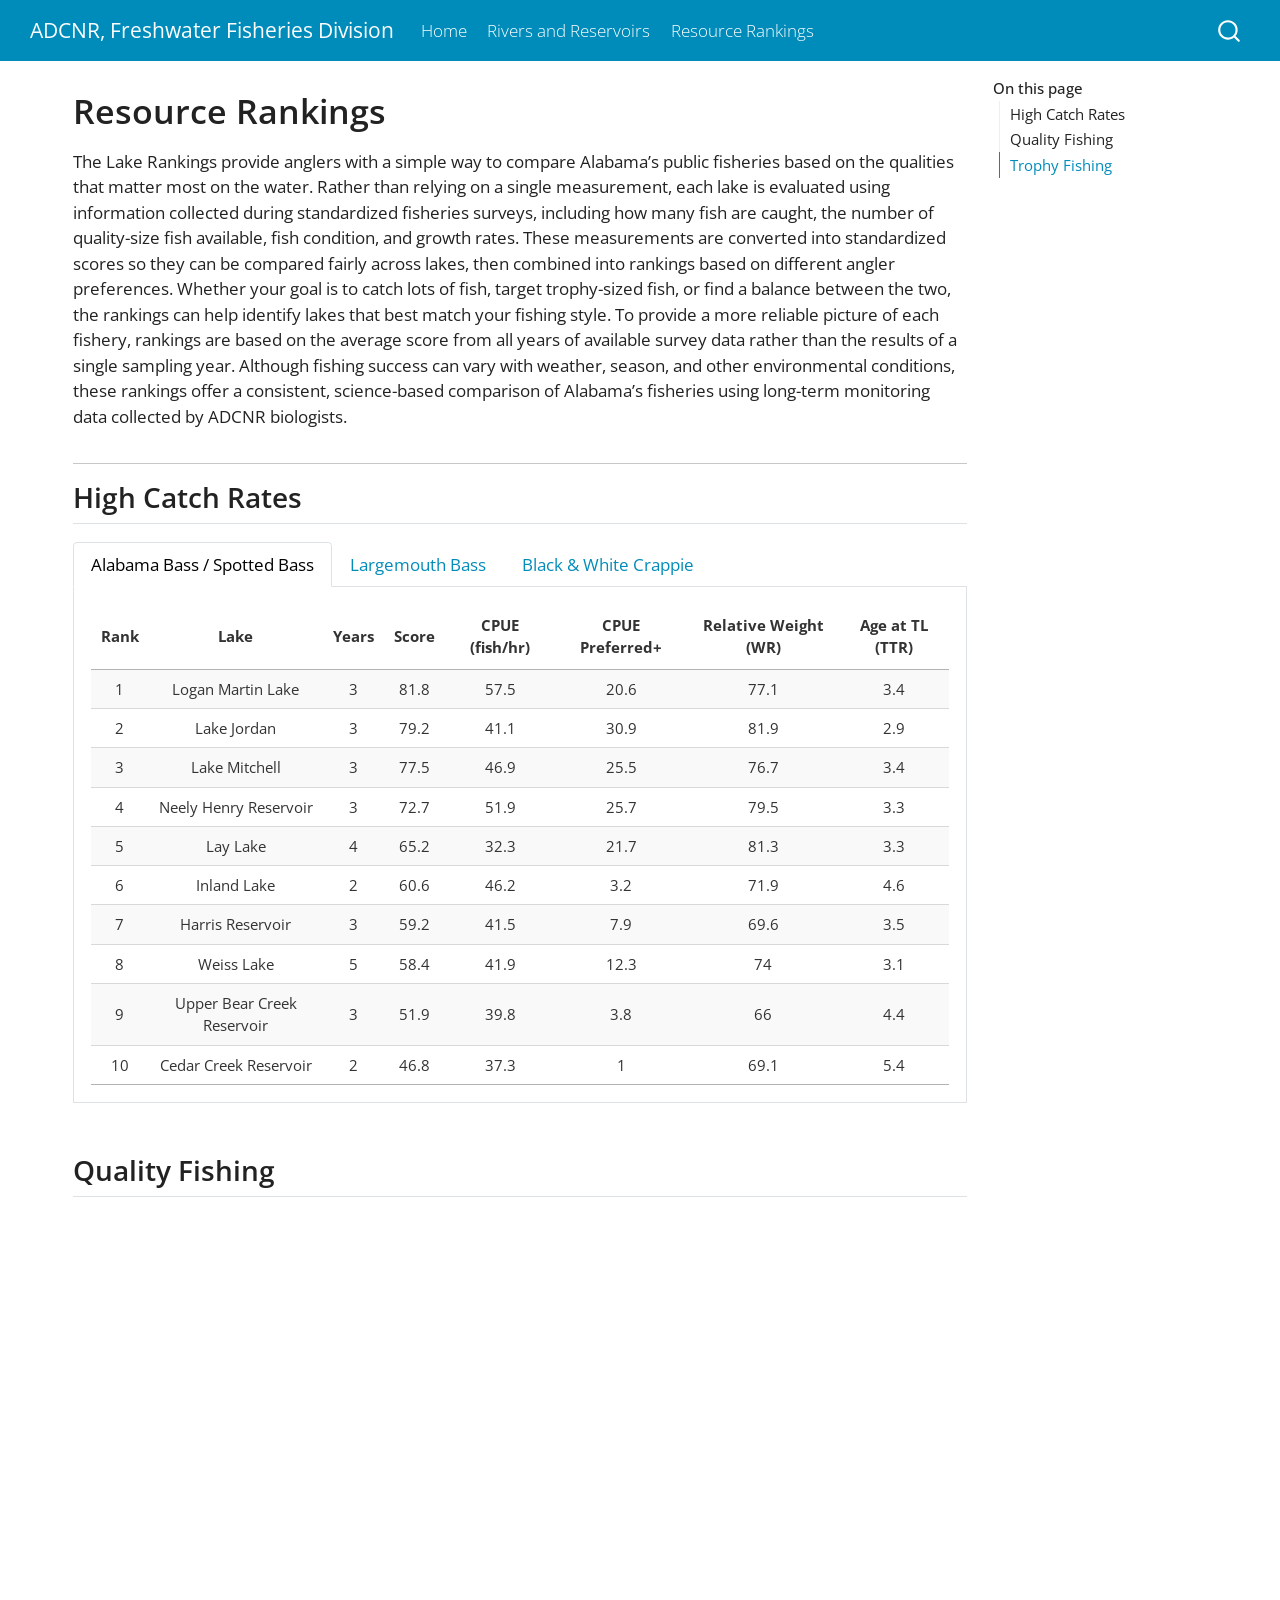
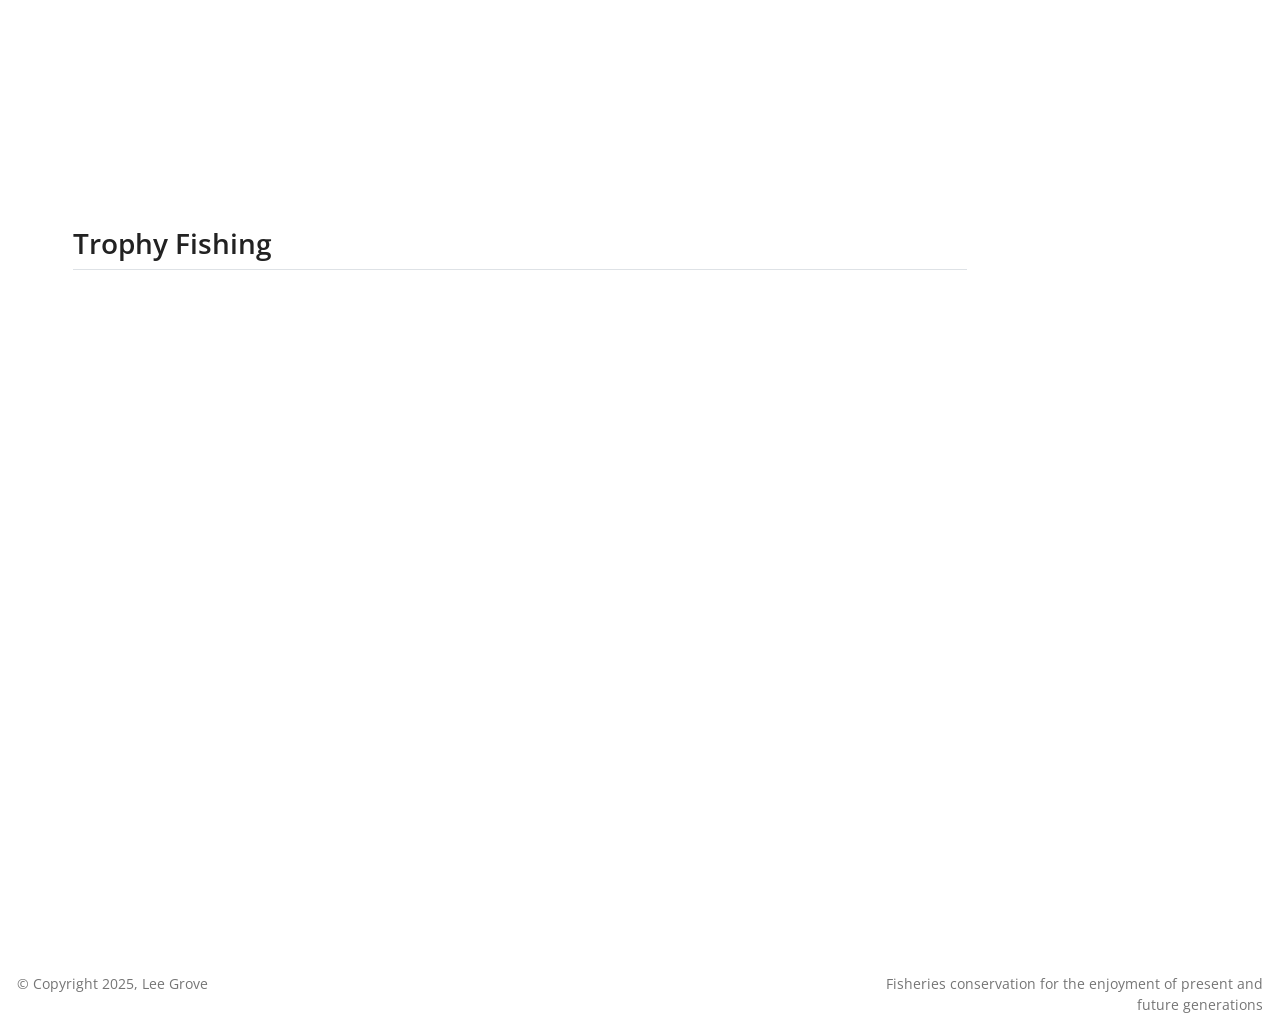
==== SL.html @ 37061333 "Review Website Push Adding to github from desktip" ====
<!DOCTYPE html>
<html xmlns="http://www.w3.org/1999/xhtml" lang="en" xml:lang="en"><head>

<meta charset="utf-8">
<meta name="generator" content="quarto-1.7.32">

<meta name="viewport" content="width=device-width, initial-scale=1.0, user-scalable=yes">


<title>Resource Rankings – ADCNR, Freshwater Fisheries Division</title>
<style>
code{white-space: pre-wrap;}
span.smallcaps{font-variant: small-caps;}
div.columns{display: flex; gap: min(4vw, 1.5em);}
div.column{flex: auto; overflow-x: auto;}
div.hanging-indent{margin-left: 1.5em; text-indent: -1.5em;}
ul.task-list{list-style: none;}
ul.task-list li input[type="checkbox"] {
  width: 0.8em;
  margin: 0 0.8em 0.2em -1em; /* quarto-specific, see https://github.com/quarto-dev/quarto-cli/issues/4556 */ 
  vertical-align: middle;
}
</style>


<script src="site_libs/quarto-nav/quarto-nav.js"></script>
<script src="site_libs/quarto-nav/headroom.min.js"></script>
<script src="site_libs/clipboard/clipboard.min.js"></script>
<script src="site_libs/quarto-search/autocomplete.umd.js"></script>
<script src="site_libs/quarto-search/fuse.min.js"></script>
<script src="site_libs/quarto-search/quarto-search.js"></script>
<meta name="quarto:offset" content="./">
<script src="site_libs/quarto-html/quarto.js" type="module"></script>
<script src="site_libs/quarto-html/tabsets/tabsets.js" type="module"></script>
<script src="site_libs/quarto-html/popper.min.js"></script>
<script src="site_libs/quarto-html/tippy.umd.min.js"></script>
<script src="site_libs/quarto-html/anchor.min.js"></script>
<link href="site_libs/quarto-html/tippy.css" rel="stylesheet">
<link href="site_libs/quarto-html/quarto-syntax-highlighting-37eea08aefeeee20ff55810ff984fec1.css" rel="stylesheet" id="quarto-text-highlighting-styles">
<script src="site_libs/bootstrap/bootstrap.min.js"></script>
<link href="site_libs/bootstrap/bootstrap-icons.css" rel="stylesheet">
<link href="site_libs/bootstrap/bootstrap-2ae7dbb6a8a91d2d75a298d77e53d9d4.min.css" rel="stylesheet" append-hash="true" id="quarto-bootstrap" data-mode="light">
<script id="quarto-search-options" type="application/json">{
  "location": "navbar",
  "copy-button": false,
  "collapse-after": 3,
  "panel-placement": "end",
  "type": "overlay",
  "limit": 50,
  "keyboard-shortcut": [
    "f",
    "/",
    "s"
  ],
  "show-item-context": false,
  "language": {
    "search-no-results-text": "No results",
    "search-matching-documents-text": "matching documents",
    "search-copy-link-title": "Copy link to search",
    "search-hide-matches-text": "Hide additional matches",
    "search-more-match-text": "more match in this document",
    "search-more-matches-text": "more matches in this document",
    "search-clear-button-title": "Clear",
    "search-text-placeholder": "",
    "search-detached-cancel-button-title": "Cancel",
    "search-submit-button-title": "Submit",
    "search-label": "Search"
  }
}</script>
<script src="site_libs/htmlwidgets-1.5.4/htmlwidgets.js"></script>

<link href="site_libs/datatables-css-0.0.0/datatables-crosstalk.css" rel="stylesheet">

<script src="site_libs/datatables-binding-0.34.0/datatables.js"></script>

<script src="site_libs/jquery-3.6.0/jquery-3.6.0.min.js"></script>

<link href="site_libs/dt-core-1.13.6/css/jquery.dataTables.min.css" rel="stylesheet">

<link href="site_libs/dt-core-1.13.6/css/jquery.dataTables.extra.css" rel="stylesheet">

<script src="site_libs/dt-core-1.13.6/js/jquery.dataTables.min.js"></script>

<link href="site_libs/crosstalk-1.2.1/css/crosstalk.min.css" rel="stylesheet">

<script src="site_libs/crosstalk-1.2.1/js/crosstalk.min.js"></script>



<link rel="stylesheet" href="styles.css">
</head>

<body class="nav-fixed quarto-light">

<div id="quarto-search-results"></div>
  <header id="quarto-header" class="headroom fixed-top">
    <nav class="navbar navbar-expand-lg " data-bs-theme="dark">
      <div class="navbar-container container-fluid">
      <div class="navbar-brand-container mx-auto">
    <a class="navbar-brand" href="./index.html">
    <span class="navbar-title">ADCNR, Freshwater Fisheries Division</span>
    </a>
  </div>
            <div id="quarto-search" class="" title="Search"></div>
          <button class="navbar-toggler" type="button" data-bs-toggle="collapse" data-bs-target="#navbarCollapse" aria-controls="navbarCollapse" role="menu" aria-expanded="false" aria-label="Toggle navigation" onclick="if (window.quartoToggleHeadroom) { window.quartoToggleHeadroom(); }">
  <span class="navbar-toggler-icon"></span>
</button>
          <div class="collapse navbar-collapse" id="navbarCollapse">
            <ul class="navbar-nav navbar-nav-scroll me-auto">
  <li class="nav-item">
    <a class="nav-link" href="./index.html"> 
<span class="menu-text">Home</span></a>
  </li>  
  <li class="nav-item">
    <a class="nav-link" href="./projects/RR.html"> 
<span class="menu-text">Rivers and Reservoirs</span></a>
  </li>  
  <li class="nav-item">
    <a class="nav-link active" href="./SL.html" aria-current="page"> 
<span class="menu-text">Resource Rankings</span></a>
  </li>  
</ul>
          </div> <!-- /navcollapse -->
            <div class="quarto-navbar-tools">
</div>
      </div> <!-- /container-fluid -->
    </nav>
</header>
<!-- content -->
<div id="quarto-content" class="quarto-container page-columns page-rows-contents page-layout-full page-navbar">
<!-- sidebar -->
<!-- margin-sidebar -->
    <div id="quarto-margin-sidebar" class="sidebar margin-sidebar">
        <nav id="TOC" role="doc-toc" class="toc-active">
    <h2 id="toc-title">On this page</h2>
   
  <ul>
  <li><a href="#high-catch-rates" id="toc-high-catch-rates" class="nav-link active" data-scroll-target="#high-catch-rates">High Catch Rates</a></li>
  <li><a href="#quality-fishing" id="toc-quality-fishing" class="nav-link" data-scroll-target="#quality-fishing">Quality Fishing</a></li>
  <li><a href="#trophy-fishing" id="toc-trophy-fishing" class="nav-link" data-scroll-target="#trophy-fishing">Trophy Fishing</a></li>
  </ul>
</nav>
    </div>
<!-- main -->
<main class="content page-columns page-full column-page-left" id="quarto-document-content">

<header id="title-block-header" class="quarto-title-block default">
<div class="quarto-title">
<h1 class="title">Resource Rankings</h1>
</div>



<div class="quarto-title-meta column-page-left">

    
  
    
  </div>
  


</header>


<p>The Lake Rankings provide anglers with a simple way to compare Alabama’s public fisheries based on the qualities that matter most on the water. Rather than relying on a single measurement, each lake is evaluated using information collected during standardized fisheries surveys, including how many fish are caught, the number of quality-size fish available, fish condition, and growth rates. These measurements are converted into standardized scores so they can be compared fairly across lakes, then combined into rankings based on different angler preferences. Whether your goal is to catch lots of fish, target trophy-sized fish, or find a balance between the two, the rankings can help identify lakes that best match your fishing style. To provide a more reliable picture of each fishery, rankings are based on the average score from all years of available survey data rather than the results of a single sampling year. Although fishing success can vary with weather, season, and other environmental conditions, these rankings offer a consistent, science-based comparison of Alabama’s fisheries using long-term monitoring data collected by ADCNR biologists.</p>
<hr>
<section id="high-catch-rates" class="level2 page-columns page-full">
<h2 class="anchored" data-anchor-id="high-catch-rates">High Catch Rates</h2>
<div class="column-screen-inset-right">
<div class="tabset-margin-container"></div><div class="panel-tabset">
<ul class="nav nav-tabs" role="tablist"><li class="nav-item" role="presentation"><a class="nav-link active" id="tabset-1-1-tab" data-bs-toggle="tab" data-bs-target="#tabset-1-1" role="tab" aria-controls="tabset-1-1" aria-selected="true">Alabama Bass / Spotted Bass</a></li><li class="nav-item" role="presentation"><a class="nav-link" id="tabset-1-2-tab" data-bs-toggle="tab" data-bs-target="#tabset-1-2" role="tab" aria-controls="tabset-1-2" aria-selected="false">Largemouth Bass</a></li><li class="nav-item" role="presentation"><a class="nav-link" id="tabset-1-3-tab" data-bs-toggle="tab" data-bs-target="#tabset-1-3" role="tab" aria-controls="tabset-1-3" aria-selected="false">Black &amp; White Crappie</a></li></ul>
<div class="tab-content">
<div id="tabset-1-1" class="tab-pane active" role="tabpanel" aria-labelledby="tabset-1-1-tab">
<div class="cell">
<div id="htmlwidget-1849a6330c9285e751a1" style="width:100%;height:auto;" class="datatables html-widget"></div>
<script type="application/json" data-for="htmlwidget-1849a6330c9285e751a1">{"x":{"filter":"none","vertical":false,"data":[[1,2,3,4,5,6,7,8,9,10],["Logan Martin Lake","Lake Jordan","Lake Mitchell","Neely Henry Reservoir","Lay Lake","Inland Lake","Harris Reservoir","Weiss Lake","Upper Bear Creek Reservoir","Cedar Creek Reservoir"],[3,3,3,3,4,2,3,5,3,2],[81.8,79.2,77.5,72.7,65.2,60.6,59.2,58.4,51.9,46.8],[57.5,41.1,46.9,51.9,32.3,46.2,41.5,41.9,39.8,37.3],[20.6,30.9,25.5,25.7,21.7,3.2,7.9,12.3,3.8,1],[77.09999999999999,81.90000000000001,76.7,79.5,81.3,71.90000000000001,69.59999999999999,74,66,69.09999999999999],[3.4,2.9,3.4,3.3,3.3,4.6,3.5,3.1,4.4,5.4]],"container":"<table class=\"display\">\n  <thead>\n    <tr>\n      <th>Rank<\/th>\n      <th>Lake<\/th>\n      <th>Years<\/th>\n      <th>Score<\/th>\n      <th>CPUE (fish/hr)<\/th>\n      <th>CPUE Preferred+<\/th>\n      <th>Relative Weight (WR)<\/th>\n      <th>Age at TL (TTR)<\/th>\n    <\/tr>\n  <\/thead>\n<\/table>","options":{"dom":"t","paging":false,"searching":false,"ordering":false,"info":false,"autoWidth":false,"columnDefs":[{"className":"dt-center","targets":"_all"},{"className":"dt-left","targets":1},{"name":"Rank","targets":0},{"name":"Lake","targets":1},{"name":"Years","targets":2},{"name":"Score","targets":3},{"name":"CPUE (fish/hr)","targets":4},{"name":"CPUE Preferred+","targets":5},{"name":"Relative Weight (WR)","targets":6},{"name":"Age at TL (TTR)","targets":7}],"order":[],"orderClasses":false}},"evals":[],"jsHooks":[]}</script>
</div>
</div>
<div id="tabset-1-2" class="tab-pane" role="tabpanel" aria-labelledby="tabset-1-2-tab">
<div class="cell">
<div id="htmlwidget-de1bfc06e2cb91ebafc1" style="width:100%;height:auto;" class="datatables html-widget"></div>
<script type="application/json" data-for="htmlwidget-de1bfc06e2cb91ebafc1">{"x":{"filter":"none","vertical":false,"data":[[1,2,3,4,5,6,7,8,9,10],["Duck River Reservoir","Lake Eufaula","Bankhead Reservoir","Wilson Reservoir","Neely Henry Reservoir","Millers Ferry","Lower Mobile-Tensaw River Delta","Lay Lake","Upper Mobile-Tensaw River Delta","Lake Jordan"],[1,8,2,4,3,3,2,4,6,3],[92.8,81.3,71.09999999999999,71,66.59999999999999,64.90000000000001,59.2,58.1,56.1,55.2],[151.5,90.7,80.3,73.09999999999999,73.40000000000001,79.40000000000001,84.2,55.8,80.90000000000001,48.8],[48,35.8,13.5,19.7,20.5,16.6,5.6,23,5.3,25.5],[94,91.59999999999999,98.7,98.09999999999999,97.3,91.40000000000001,97.59999999999999,98.59999999999999,105.7,97.90000000000001],[3.7,3.8,3.8,3.2,3.6,3.9,5.3,3.5,5.1,3.4]],"container":"<table class=\"display\">\n  <thead>\n    <tr>\n      <th>Rank<\/th>\n      <th>Lake<\/th>\n      <th>Years<\/th>\n      <th>Score<\/th>\n      <th>CPUE (fish/hr)<\/th>\n      <th>CPUE Preferred+<\/th>\n      <th>Relative Weight (WR)<\/th>\n      <th>Age at TL (TTR)<\/th>\n    <\/tr>\n  <\/thead>\n<\/table>","options":{"dom":"t","paging":false,"searching":false,"ordering":false,"info":false,"autoWidth":false,"columnDefs":[{"className":"dt-center","targets":"_all"},{"className":"dt-left","targets":1},{"name":"Rank","targets":0},{"name":"Lake","targets":1},{"name":"Years","targets":2},{"name":"Score","targets":3},{"name":"CPUE (fish/hr)","targets":4},{"name":"CPUE Preferred+","targets":5},{"name":"Relative Weight (WR)","targets":6},{"name":"Age at TL (TTR)","targets":7}],"order":[],"orderClasses":false}},"evals":[],"jsHooks":[]}</script>
</div>
</div>
<div id="tabset-1-3" class="tab-pane" role="tabpanel" aria-labelledby="tabset-1-3-tab">
<div class="cell">
<div id="htmlwidget-e741b81e500dfcd7daeb" style="width:100%;height:auto;" class="datatables html-widget"></div>
<script type="application/json" data-for="htmlwidget-e741b81e500dfcd7daeb">{"x":{"filter":"none","vertical":false,"data":[[1,2,3,4,5,6,7,8,9,10],["Lake Mitchell","Little Bear Creek Reservoir","Wilson Reservoir","Lay Lake","Cedar Creek Reservoir","Logan Martin Lake","Lake Guntersville","Harris Reservoir","Weiss Lake","Gainesville Reservoir"],[3,1,7,4,2,4,7,3,4,4],[87.90000000000001,86.40000000000001,86,85.2,79.7,73.59999999999999,71.59999999999999,59.4,59,56.4],[99.3,100,98.09999999999999,99.2,98,90.5,87.09999999999999,97.3,92,91.5],[91.3,86,85.40000000000001,93.2,71,82.8,78.09999999999999,55,68.8,59.8],[93.5,83.2,102.3,92,97.7,97.90000000000001,92.90000000000001,85.59999999999999,90.5,90.3],[1.3,1.4,0.8,1.4,1,1,1.6,2.2,2.5,1.7]],"container":"<table class=\"display\">\n  <thead>\n    <tr>\n      <th>Rank<\/th>\n      <th>Lake<\/th>\n      <th>Years<\/th>\n      <th>Score<\/th>\n      <th>PSD<\/th>\n      <th>PSD-P<\/th>\n      <th>Relative Weight (WR)<\/th>\n      <th>Age at TL (TTR)<\/th>\n    <\/tr>\n  <\/thead>\n<\/table>","options":{"dom":"t","paging":false,"searching":false,"ordering":false,"info":false,"autoWidth":false,"columnDefs":[{"className":"dt-center","targets":"_all"},{"className":"dt-left","targets":1},{"name":"Rank","targets":0},{"name":"Lake","targets":1},{"name":"Years","targets":2},{"name":"Score","targets":3},{"name":"PSD","targets":4},{"name":"PSD-P","targets":5},{"name":"Relative Weight (WR)","targets":6},{"name":"Age at TL (TTR)","targets":7}],"order":[],"orderClasses":false}},"evals":[],"jsHooks":[]}</script>
</div>
</div>
</div>
</div>
</div>
</section>
<section id="quality-fishing" class="level2 page-columns page-full">
<h2 class="anchored" data-anchor-id="quality-fishing">Quality Fishing</h2>
<div class="column-screen-inset-right">
<div class="tabset-margin-container"></div><div class="panel-tabset">
<ul class="nav nav-tabs" role="tablist"><li class="nav-item" role="presentation"><a class="nav-link active" id="tabset-2-1-tab" data-bs-toggle="tab" data-bs-target="#tabset-2-1" role="tab" aria-controls="tabset-2-1" aria-selected="true">Alabama Bass / Spotted Bass</a></li><li class="nav-item" role="presentation"><a class="nav-link" id="tabset-2-2-tab" data-bs-toggle="tab" data-bs-target="#tabset-2-2" role="tab" aria-controls="tabset-2-2" aria-selected="false">Largemouth Bass</a></li><li class="nav-item" role="presentation"><a class="nav-link" id="tabset-2-3-tab" data-bs-toggle="tab" data-bs-target="#tabset-2-3" role="tab" aria-controls="tabset-2-3" aria-selected="false">Black and White Crappie</a></li></ul>
<div class="tab-content">
<div id="tabset-2-1" class="tab-pane active" role="tabpanel" aria-labelledby="tabset-2-1-tab">
<div class="cell">
<div id="htmlwidget-218fbb142969dab0815e" style="width:100%;height:auto;" class="datatables html-widget"></div>
<script type="application/json" data-for="htmlwidget-218fbb142969dab0815e">{"x":{"filter":"none","vertical":false,"data":[[1,2,3,4,5,6,7,8,9,10],["Lake Jordan","Lake Mitchell","Logan Martin Lake","Neely Henry Reservoir","Lay Lake","Weiss Lake","Harris Reservoir","Inland Lake","Bankhead Reservoir","Upper Bear Creek Reservoir"],[3,3,3,3,4,5,3,2,2,3],[86.90000000000001,81.40000000000001,80.5,76.09999999999999,73.8,62.4,56.6,47.1,46.9,44],[41.1,46.9,57.5,51.9,32.3,41.9,41.5,46.2,13,39.8],[30.9,25.5,20.6,25.7,21.7,12.3,7.9,3.2,7.3,3.8],[81.90000000000001,76.7,77.09999999999999,79.5,81.3,74,69.59999999999999,71.90000000000001,80.5,66],[2.9,3.4,3.4,3.3,3.3,3.1,3.5,4.6,3,4.4]],"container":"<table class=\"display\">\n  <thead>\n    <tr>\n      <th>Rank<\/th>\n      <th>Lake<\/th>\n      <th>Years<\/th>\n      <th>Score<\/th>\n      <th>CPUE (fish/hr)<\/th>\n      <th>CPUE Preferred+<\/th>\n      <th>Relative Weight (WR)<\/th>\n      <th>Age at TL (TTR)<\/th>\n    <\/tr>\n  <\/thead>\n<\/table>","options":{"dom":"t","paging":false,"searching":false,"ordering":false,"info":false,"autoWidth":false,"columnDefs":[{"className":"dt-center","targets":"_all"},{"className":"dt-left","targets":1},{"name":"Rank","targets":0},{"name":"Lake","targets":1},{"name":"Years","targets":2},{"name":"Score","targets":3},{"name":"CPUE (fish/hr)","targets":4},{"name":"CPUE Preferred+","targets":5},{"name":"Relative Weight (WR)","targets":6},{"name":"Age at TL (TTR)","targets":7}],"order":[],"orderClasses":false}},"evals":[],"jsHooks":[]}</script>
</div>
</div>
<div id="tabset-2-2" class="tab-pane" role="tabpanel" aria-labelledby="tabset-2-2-tab">
<div class="cell">
<div id="htmlwidget-d417005ee8da665dba57" style="width:100%;height:auto;" class="datatables html-widget"></div>
<script type="application/json" data-for="htmlwidget-d417005ee8da665dba57">{"x":{"filter":"none","vertical":false,"data":[[1,2,3,4,5,6,7,8,9,10],["Duck River Reservoir","Lake Eufaula","Wilson Reservoir","Lay Lake","Lake Jordan","Neely Henry Reservoir","Bankhead Reservoir","Millers Ferry","Lake Guntersville","Upper Bear Creek Reservoir"],[1,8,4,4,3,3,2,3,4,3],[94.90000000000001,87.40000000000001,72,70.5,70.09999999999999,66.5,61.2,61.1,58,55.7],[151.5,90.7,73.09999999999999,55.8,48.8,73.40000000000001,80.3,79.40000000000001,50.2,66.7],[48,35.8,19.7,23,25.5,20.5,13.5,16.6,17.9,15.6],[94,91.59999999999999,98.09999999999999,98.59999999999999,97.90000000000001,97.3,98.7,91.40000000000001,95.7,85.59999999999999],[3.7,3.8,3.2,3.5,3.4,3.6,3.8,3.9,4.2,4.2]],"container":"<table class=\"display\">\n  <thead>\n    <tr>\n      <th>Rank<\/th>\n      <th>Lake<\/th>\n      <th>Years<\/th>\n      <th>Score<\/th>\n      <th>CPUE (fish/hr)<\/th>\n      <th>CPUE Preferred+<\/th>\n      <th>Relative Weight (WR)<\/th>\n      <th>Age at TL (TTR)<\/th>\n    <\/tr>\n  <\/thead>\n<\/table>","options":{"dom":"t","paging":false,"searching":false,"ordering":false,"info":false,"autoWidth":false,"columnDefs":[{"className":"dt-center","targets":"_all"},{"className":"dt-left","targets":1},{"name":"Rank","targets":0},{"name":"Lake","targets":1},{"name":"Years","targets":2},{"name":"Score","targets":3},{"name":"CPUE (fish/hr)","targets":4},{"name":"CPUE Preferred+","targets":5},{"name":"Relative Weight (WR)","targets":6},{"name":"Age at TL (TTR)","targets":7}],"order":[],"orderClasses":false}},"evals":[],"jsHooks":[]}</script>
</div>
</div>
<div id="tabset-2-3" class="tab-pane" role="tabpanel" aria-labelledby="tabset-2-3-tab">
<div class="cell">
<div id="htmlwidget-61aec9ca5cb98c3542c2" style="width:100%;height:auto;" class="datatables html-widget"></div>
<script type="application/json" data-for="htmlwidget-61aec9ca5cb98c3542c2">{"x":{"filter":"none","vertical":false,"data":[[1,2,3,4,5,6,7,8,9,10],["Lake Mitchell","Lay Lake","Wilson Reservoir","Little Bear Creek Reservoir","Logan Martin Lake","Cedar Creek Reservoir","Lake Guntersville","Weiss Lake","Bear Creek Reservoir","Point A Reservoir"],[3,4,7,1,4,2,7,4,4,2],[88.3,86.2,84.5,84.40000000000001,75.59999999999999,73.5,72.7,60.4,59.1,55.8],[99.3,99.2,98.09999999999999,100,90.5,98,87.09999999999999,92,88.8,96],[91.3,93.2,85.40000000000001,86,82.8,71,78.09999999999999,68.8,70,66.5],[93.5,92,102.3,83.2,97.90000000000001,97.7,92.90000000000001,90.5,87.3,76.59999999999999],[1.3,1.4,0.8,1.4,1,1,1.6,2.5,2.1,2.5]],"container":"<table class=\"display\">\n  <thead>\n    <tr>\n      <th>Rank<\/th>\n      <th>Lake<\/th>\n      <th>Years<\/th>\n      <th>Score<\/th>\n      <th>PSD<\/th>\n      <th>PSD-P<\/th>\n      <th>Relative Weight (WR)<\/th>\n      <th>Age at TL (TTR)<\/th>\n    <\/tr>\n  <\/thead>\n<\/table>","options":{"dom":"t","paging":false,"searching":false,"ordering":false,"info":false,"autoWidth":false,"columnDefs":[{"className":"dt-center","targets":"_all"},{"className":"dt-left","targets":1},{"name":"Rank","targets":0},{"name":"Lake","targets":1},{"name":"Years","targets":2},{"name":"Score","targets":3},{"name":"PSD","targets":4},{"name":"PSD-P","targets":5},{"name":"Relative Weight (WR)","targets":6},{"name":"Age at TL (TTR)","targets":7}],"order":[],"orderClasses":false}},"evals":[],"jsHooks":[]}</script>
</div>
</div>
</div>
</div>
</div>
</section>
<section id="trophy-fishing" class="level2 page-columns page-full">
<h2 class="anchored" data-anchor-id="trophy-fishing">Trophy Fishing</h2>
<div class="column-screen-inset-right">
<div class="tabset-margin-container"></div><div class="panel-tabset">
<ul class="nav nav-tabs" role="tablist"><li class="nav-item" role="presentation"><a class="nav-link active" id="tabset-3-1-tab" data-bs-toggle="tab" data-bs-target="#tabset-3-1" role="tab" aria-controls="tabset-3-1" aria-selected="true">Alabama Bass / Spotted Bass</a></li><li class="nav-item" role="presentation"><a class="nav-link" id="tabset-3-2-tab" data-bs-toggle="tab" data-bs-target="#tabset-3-2" role="tab" aria-controls="tabset-3-2" aria-selected="false">Largemouth Bass</a></li><li class="nav-item" role="presentation"><a class="nav-link" id="tabset-3-3-tab" data-bs-toggle="tab" data-bs-target="#tabset-3-3" role="tab" aria-controls="tabset-3-3" aria-selected="false">Black and White Crappie</a></li></ul>
<div class="tab-content">
<div id="tabset-3-1" class="tab-pane active" role="tabpanel" aria-labelledby="tabset-3-1-tab">
<div class="cell">
<div id="htmlwidget-5bd6ffd41c3383feafd6" style="width:100%;height:auto;" class="datatables html-widget"></div>
<script type="application/json" data-for="htmlwidget-5bd6ffd41c3383feafd6">{"x":{"filter":"none","vertical":false,"data":[[1,2,3,4,5,6,7,8,9,10],["Lake Jordan","Lake Mitchell","Logan Martin Lake","Neely Henry Reservoir","Lay Lake","Weiss Lake","Harris Reservoir","Bankhead Reservoir","Inland Lake","Lake Tuscaloosa"],[3,3,3,3,4,5,3,2,2,2],[87.90000000000001,81.8,80.09999999999999,76.59999999999999,75,62.8,55.9,48.2,45.1,42.9],[41.1,46.9,57.5,51.9,32.3,41.9,41.5,13,46.2,25.6],[30.9,25.5,20.6,25.7,21.7,12.3,7.9,7.3,3.2,3.8],[81.90000000000001,76.7,77.09999999999999,79.5,81.3,74,69.59999999999999,80.5,71.90000000000001,70.59999999999999],[2.9,3.4,3.4,3.3,3.3,3.1,3.5,3,4.6,3.5]],"container":"<table class=\"display\">\n  <thead>\n    <tr>\n      <th>Rank<\/th>\n      <th>Lake<\/th>\n      <th>Years<\/th>\n      <th>Score<\/th>\n      <th>CPUE (fish/hr)<\/th>\n      <th>CPUE Preferred+<\/th>\n      <th>Relative Weight (WR)<\/th>\n      <th>Age at TL (TTR)<\/th>\n    <\/tr>\n  <\/thead>\n<\/table>","options":{"dom":"t","paging":false,"searching":false,"ordering":false,"info":false,"autoWidth":false,"columnDefs":[{"className":"dt-center","targets":"_all"},{"className":"dt-left","targets":1},{"name":"Rank","targets":0},{"name":"Lake","targets":1},{"name":"Years","targets":2},{"name":"Score","targets":3},{"name":"CPUE (fish/hr)","targets":4},{"name":"CPUE Preferred+","targets":5},{"name":"Relative Weight (WR)","targets":6},{"name":"Age at TL (TTR)","targets":7}],"order":[],"orderClasses":false}},"evals":[],"jsHooks":[]}</script>
</div>
</div>
<div id="tabset-3-2" class="tab-pane" role="tabpanel" aria-labelledby="tabset-3-2-tab">
<div class="cell">
<div id="htmlwidget-35847482452232a48a29" style="width:100%;height:auto;" class="datatables html-widget"></div>
<script type="application/json" data-for="htmlwidget-35847482452232a48a29">{"x":{"filter":"none","vertical":false,"data":[[1,2,3,4,5,6,7,8,9,10],["Duck River Reservoir","Lake Eufaula","Lay Lake","Lake Jordan","Wilson Reservoir","Neely Henry Reservoir","Millers Ferry","Bankhead Reservoir","Lake Guntersville","Lake Mitchell"],[1,8,4,3,4,3,3,2,4,3],[94.8,87.90000000000001,72.2,72.2,72.2,66.5,60.4,59.9,59.5,55.8],[151.5,90.7,55.8,48.8,73.09999999999999,73.40000000000001,79.40000000000001,80.3,50.2,51.4],[48,35.8,23,25.5,19.7,20.5,16.6,13.5,17.9,16],[94,91.59999999999999,98.59999999999999,97.90000000000001,98.09999999999999,97.3,91.40000000000001,98.7,95.7,95.59999999999999],[3.7,3.8,3.5,3.4,3.2,3.6,3.9,3.8,4.2,3.9]],"container":"<table class=\"display\">\n  <thead>\n    <tr>\n      <th>Rank<\/th>\n      <th>Lake<\/th>\n      <th>Years<\/th>\n      <th>Score<\/th>\n      <th>CPUE (fish/hr)<\/th>\n      <th>CPUE Preferred+<\/th>\n      <th>Relative Weight (WR)<\/th>\n      <th>Age at TL (TTR)<\/th>\n    <\/tr>\n  <\/thead>\n<\/table>","options":{"dom":"t","paging":false,"searching":false,"ordering":false,"info":false,"autoWidth":false,"columnDefs":[{"className":"dt-center","targets":"_all"},{"className":"dt-left","targets":1},{"name":"Rank","targets":0},{"name":"Lake","targets":1},{"name":"Years","targets":2},{"name":"Score","targets":3},{"name":"CPUE (fish/hr)","targets":4},{"name":"CPUE Preferred+","targets":5},{"name":"Relative Weight (WR)","targets":6},{"name":"Age at TL (TTR)","targets":7}],"order":[],"orderClasses":false}},"evals":[],"jsHooks":[]}</script>
</div>
</div>
<div id="tabset-3-3" class="tab-pane" role="tabpanel" aria-labelledby="tabset-3-3-tab">
<div class="cell">
<div id="htmlwidget-bbaf63a3b418f7e70966" style="width:100%;height:auto;" class="datatables html-widget"></div>
<script type="application/json" data-for="htmlwidget-bbaf63a3b418f7e70966">{"x":{"filter":"none","vertical":false,"data":[[1,2,3,4,5,6,7,8,9,10],["Lake Mitchell","Lay Lake","Wilson Reservoir","Little Bear Creek Reservoir","Logan Martin Lake","Lake Guntersville","Cedar Creek Reservoir","Weiss Lake","Bear Creek Reservoir","Point A Reservoir"],[3,4,7,1,4,7,2,4,4,2],[88,86.09999999999999,84.2,83,76.3,72.8,72,60.6,59.7,54.9],[99.3,99.2,98.09999999999999,100,90.5,87.09999999999999,98,92,88.8,96],[91.3,93.2,85.40000000000001,86,82.8,78.09999999999999,71,68.8,70,66.5],[93.5,92,102.3,83.2,97.90000000000001,92.90000000000001,97.7,90.5,87.3,76.59999999999999],[1.3,1.4,0.8,1.4,1,1.6,1,2.5,2.1,2.5]],"container":"<table class=\"display\">\n  <thead>\n    <tr>\n      <th>Rank<\/th>\n      <th>Lake<\/th>\n      <th>Years<\/th>\n      <th>Score<\/th>\n      <th>PSD<\/th>\n      <th>PSD-P<\/th>\n      <th>Relative Weight (WR)<\/th>\n      <th>Age at TL (TTR)<\/th>\n    <\/tr>\n  <\/thead>\n<\/table>","options":{"dom":"t","paging":false,"searching":false,"ordering":false,"info":false,"autoWidth":false,"columnDefs":[{"className":"dt-center","targets":"_all"},{"className":"dt-left","targets":1},{"name":"Rank","targets":0},{"name":"Lake","targets":1},{"name":"Years","targets":2},{"name":"Score","targets":3},{"name":"PSD","targets":4},{"name":"PSD-P","targets":5},{"name":"Relative Weight (WR)","targets":6},{"name":"Age at TL (TTR)","targets":7}],"order":[],"orderClasses":false}},"evals":[],"jsHooks":[]}</script>
</div>
</div>
</div>
</div>
</div>


</section>

</main> <!-- /main -->
<script id="quarto-html-after-body" type="application/javascript">
  window.document.addEventListener("DOMContentLoaded", function (event) {
    const icon = "";
    const anchorJS = new window.AnchorJS();
    anchorJS.options = {
      placement: 'right',
      icon: icon
    };
    anchorJS.add('.anchored');
    const isCodeAnnotation = (el) => {
      for (const clz of el.classList) {
        if (clz.startsWith('code-annotation-')) {                     
          return true;
        }
      }
      return false;
    }
    const onCopySuccess = function(e) {
      // button target
      const button = e.trigger;
      // don't keep focus
      button.blur();
      // flash "checked"
      button.classList.add('code-copy-button-checked');
      var currentTitle = button.getAttribute("title");
      button.setAttribute("title", "Copied!");
      let tooltip;
      if (window.bootstrap) {
        button.setAttribute("data-bs-toggle", "tooltip");
        button.setAttribute("data-bs-placement", "left");
        button.setAttribute("data-bs-title", "Copied!");
        tooltip = new bootstrap.Tooltip(button, 
          { trigger: "manual", 
            customClass: "code-copy-button-tooltip",
            offset: [0, -8]});
        tooltip.show();    
      }
      setTimeout(function() {
        if (tooltip) {
          tooltip.hide();
          button.removeAttribute("data-bs-title");
          button.removeAttribute("data-bs-toggle");
          button.removeAttribute("data-bs-placement");
        }
        button.setAttribute("title", currentTitle);
        button.classList.remove('code-copy-button-checked');
      }, 1000);
      // clear code selection
      e.clearSelection();
    }
    const getTextToCopy = function(trigger) {
        const codeEl = trigger.previousElementSibling.cloneNode(true);
        for (const childEl of codeEl.children) {
          if (isCodeAnnotation(childEl)) {
            childEl.remove();
          }
        }
        return codeEl.innerText;
    }
    const clipboard = new window.ClipboardJS('.code-copy-button:not([data-in-quarto-modal])', {
      text: getTextToCopy
    });
    clipboard.on('success', onCopySuccess);
    if (window.document.getElementById('quarto-embedded-source-code-modal')) {
      const clipboardModal = new window.ClipboardJS('.code-copy-button[data-in-quarto-modal]', {
        text: getTextToCopy,
        container: window.document.getElementById('quarto-embedded-source-code-modal')
      });
      clipboardModal.on('success', onCopySuccess);
    }
      var localhostRegex = new RegExp(/^(?:http|https):\/\/localhost\:?[0-9]*\//);
      var mailtoRegex = new RegExp(/^mailto:/);
        var filterRegex = new RegExp('/' + window.location.host + '/');
      var isInternal = (href) => {
          return filterRegex.test(href) || localhostRegex.test(href) || mailtoRegex.test(href);
      }
      // Inspect non-navigation links and adorn them if external
     var links = window.document.querySelectorAll('a[href]:not(.nav-link):not(.navbar-brand):not(.toc-action):not(.sidebar-link):not(.sidebar-item-toggle):not(.pagination-link):not(.no-external):not([aria-hidden]):not(.dropdown-item):not(.quarto-navigation-tool):not(.about-link)');
      for (var i=0; i<links.length; i++) {
        const link = links[i];
        if (!isInternal(link.href)) {
          // undo the damage that might have been done by quarto-nav.js in the case of
          // links that we want to consider external
          if (link.dataset.originalHref !== undefined) {
            link.href = link.dataset.originalHref;
          }
        }
      }
    function tippyHover(el, contentFn, onTriggerFn, onUntriggerFn) {
      const config = {
        allowHTML: true,
        maxWidth: 500,
        delay: 100,
        arrow: false,
        appendTo: function(el) {
            return el.parentElement;
        },
        interactive: true,
        interactiveBorder: 10,
        theme: 'quarto',
        placement: 'bottom-start',
      };
      if (contentFn) {
        config.content = contentFn;
      }
      if (onTriggerFn) {
        config.onTrigger = onTriggerFn;
      }
      if (onUntriggerFn) {
        config.onUntrigger = onUntriggerFn;
      }
      window.tippy(el, config); 
    }
    const noterefs = window.document.querySelectorAll('a[role="doc-noteref"]');
    for (var i=0; i<noterefs.length; i++) {
      const ref = noterefs[i];
      tippyHover(ref, function() {
        // use id or data attribute instead here
        let href = ref.getAttribute('data-footnote-href') || ref.getAttribute('href');
        try { href = new URL(href).hash; } catch {}
        const id = href.replace(/^#\/?/, "");
        const note = window.document.getElementById(id);
        if (note) {
          return note.innerHTML;
        } else {
          return "";
        }
      });
    }
    const xrefs = window.document.querySelectorAll('a.quarto-xref');
    const processXRef = (id, note) => {
      // Strip column container classes
      const stripColumnClz = (el) => {
        el.classList.remove("page-full", "page-columns");
        if (el.children) {
          for (const child of el.children) {
            stripColumnClz(child);
          }
        }
      }
      stripColumnClz(note)
      if (id === null || id.startsWith('sec-')) {
        // Special case sections, only their first couple elements
        const container = document.createElement("div");
        if (note.children && note.children.length > 2) {
          container.appendChild(note.children[0].cloneNode(true));
          for (let i = 1; i < note.children.length; i++) {
            const child = note.children[i];
            if (child.tagName === "P" && child.innerText === "") {
              continue;
            } else {
              container.appendChild(child.cloneNode(true));
              break;
            }
          }
          if (window.Quarto?.typesetMath) {
            window.Quarto.typesetMath(container);
          }
          return container.innerHTML
        } else {
          if (window.Quarto?.typesetMath) {
            window.Quarto.typesetMath(note);
          }
          return note.innerHTML;
        }
      } else {
        // Remove any anchor links if they are present
        const anchorLink = note.querySelector('a.anchorjs-link');
        if (anchorLink) {
          anchorLink.remove();
        }
        if (window.Quarto?.typesetMath) {
          window.Quarto.typesetMath(note);
        }
        if (note.classList.contains("callout")) {
          return note.outerHTML;
        } else {
          return note.innerHTML;
        }
      }
    }
    for (var i=0; i<xrefs.length; i++) {
      const xref = xrefs[i];
      tippyHover(xref, undefined, function(instance) {
        instance.disable();
        let url = xref.getAttribute('href');
        let hash = undefined; 
        if (url.startsWith('#')) {
          hash = url;
        } else {
          try { hash = new URL(url).hash; } catch {}
        }
        if (hash) {
          const id = hash.replace(/^#\/?/, "");
          const note = window.document.getElementById(id);
          if (note !== null) {
            try {
              const html = processXRef(id, note.cloneNode(true));
              instance.setContent(html);
            } finally {
              instance.enable();
              instance.show();
            }
          } else {
            // See if we can fetch this
            fetch(url.split('#')[0])
            .then(res => res.text())
            .then(html => {
              const parser = new DOMParser();
              const htmlDoc = parser.parseFromString(html, "text/html");
              const note = htmlDoc.getElementById(id);
              if (note !== null) {
                const html = processXRef(id, note);
                instance.setContent(html);
              } 
            }).finally(() => {
              instance.enable();
              instance.show();
            });
          }
        } else {
          // See if we can fetch a full url (with no hash to target)
          // This is a special case and we should probably do some content thinning / targeting
          fetch(url)
          .then(res => res.text())
          .then(html => {
            const parser = new DOMParser();
            const htmlDoc = parser.parseFromString(html, "text/html");
            const note = htmlDoc.querySelector('main.content');
            if (note !== null) {
              // This should only happen for chapter cross references
              // (since there is no id in the URL)
              // remove the first header
              if (note.children.length > 0 && note.children[0].tagName === "HEADER") {
                note.children[0].remove();
              }
              const html = processXRef(null, note);
              instance.setContent(html);
            } 
          }).finally(() => {
            instance.enable();
            instance.show();
          });
        }
      }, function(instance) {
      });
    }
        let selectedAnnoteEl;
        const selectorForAnnotation = ( cell, annotation) => {
          let cellAttr = 'data-code-cell="' + cell + '"';
          let lineAttr = 'data-code-annotation="' +  annotation + '"';
          const selector = 'span[' + cellAttr + '][' + lineAttr + ']';
          return selector;
        }
        const selectCodeLines = (annoteEl) => {
          const doc = window.document;
          const targetCell = annoteEl.getAttribute("data-target-cell");
          const targetAnnotation = annoteEl.getAttribute("data-target-annotation");
          const annoteSpan = window.document.querySelector(selectorForAnnotation(targetCell, targetAnnotation));
          const lines = annoteSpan.getAttribute("data-code-lines").split(",");
          const lineIds = lines.map((line) => {
            return targetCell + "-" + line;
          })
          let top = null;
          let height = null;
          let parent = null;
          if (lineIds.length > 0) {
              //compute the position of the single el (top and bottom and make a div)
              const el = window.document.getElementById(lineIds[0]);
              top = el.offsetTop;
              height = el.offsetHeight;
              parent = el.parentElement.parentElement;
            if (lineIds.length > 1) {
              const lastEl = window.document.getElementById(lineIds[lineIds.length - 1]);
              const bottom = lastEl.offsetTop + lastEl.offsetHeight;
              height = bottom - top;
            }
            if (top !== null && height !== null && parent !== null) {
              // cook up a div (if necessary) and position it 
              let div = window.document.getElementById("code-annotation-line-highlight");
              if (div === null) {
                div = window.document.createElement("div");
                div.setAttribute("id", "code-annotation-line-highlight");
                div.style.position = 'absolute';
                parent.appendChild(div);
              }
              div.style.top = top - 2 + "px";
              div.style.height = height + 4 + "px";
              div.style.left = 0;
              let gutterDiv = window.document.getElementById("code-annotation-line-highlight-gutter");
              if (gutterDiv === null) {
                gutterDiv = window.document.createElement("div");
                gutterDiv.setAttribute("id", "code-annotation-line-highlight-gutter");
                gutterDiv.style.position = 'absolute';
                const codeCell = window.document.getElementById(targetCell);
                const gutter = codeCell.querySelector('.code-annotation-gutter');
                gutter.appendChild(gutterDiv);
              }
              gutterDiv.style.top = top - 2 + "px";
              gutterDiv.style.height = height + 4 + "px";
            }
            selectedAnnoteEl = annoteEl;
          }
        };
        const unselectCodeLines = () => {
          const elementsIds = ["code-annotation-line-highlight", "code-annotation-line-highlight-gutter"];
          elementsIds.forEach((elId) => {
            const div = window.document.getElementById(elId);
            if (div) {
              div.remove();
            }
          });
          selectedAnnoteEl = undefined;
        };
          // Handle positioning of the toggle
      window.addEventListener(
        "resize",
        throttle(() => {
          elRect = undefined;
          if (selectedAnnoteEl) {
            selectCodeLines(selectedAnnoteEl);
          }
        }, 10)
      );
      function throttle(fn, ms) {
      let throttle = false;
      let timer;
        return (...args) => {
          if(!throttle) { // first call gets through
              fn.apply(this, args);
              throttle = true;
          } else { // all the others get throttled
              if(timer) clearTimeout(timer); // cancel #2
              timer = setTimeout(() => {
                fn.apply(this, args);
                timer = throttle = false;
              }, ms);
          }
        };
      }
        // Attach click handler to the DT
        const annoteDls = window.document.querySelectorAll('dt[data-target-cell]');
        for (const annoteDlNode of annoteDls) {
          annoteDlNode.addEventListener('click', (event) => {
            const clickedEl = event.target;
            if (clickedEl !== selectedAnnoteEl) {
              unselectCodeLines();
              const activeEl = window.document.querySelector('dt[data-target-cell].code-annotation-active');
              if (activeEl) {
                activeEl.classList.remove('code-annotation-active');
              }
              selectCodeLines(clickedEl);
              clickedEl.classList.add('code-annotation-active');
            } else {
              // Unselect the line
              unselectCodeLines();
              clickedEl.classList.remove('code-annotation-active');
            }
          });
        }
    const findCites = (el) => {
      const parentEl = el.parentElement;
      if (parentEl) {
        const cites = parentEl.dataset.cites;
        if (cites) {
          return {
            el,
            cites: cites.split(' ')
          };
        } else {
          return findCites(el.parentElement)
        }
      } else {
        return undefined;
      }
    };
    var bibliorefs = window.document.querySelectorAll('a[role="doc-biblioref"]');
    for (var i=0; i<bibliorefs.length; i++) {
      const ref = bibliorefs[i];
      const citeInfo = findCites(ref);
      if (citeInfo) {
        tippyHover(citeInfo.el, function() {
          var popup = window.document.createElement('div');
          citeInfo.cites.forEach(function(cite) {
            var citeDiv = window.document.createElement('div');
            citeDiv.classList.add('hanging-indent');
            citeDiv.classList.add('csl-entry');
            var biblioDiv = window.document.getElementById('ref-' + cite);
            if (biblioDiv) {
              citeDiv.innerHTML = biblioDiv.innerHTML;
            }
            popup.appendChild(citeDiv);
          });
          return popup.innerHTML;
        });
      }
    }
  });
  </script>
</div> <!-- /content -->
<footer class="footer">
  <div class="nav-footer">
    <div class="nav-footer-left">
<p>© Copyright 2025, Lee Grove</p>
</div>   
    <div class="nav-footer-center">
      &nbsp;
    </div>
    <div class="nav-footer-right">
<p>Fisheries conservation for the enjoyment of present and future generations</p>
</div>
  </div>
</footer>




</body></html>
---- site_libs/quarto-html/tippy.css ----
.tippy-box[data-animation=fade][data-state=hidden]{opacity:0}[data-tippy-root]{max-width:calc(100vw - 10px)}.tippy-box{position:relative;background-color:#333;color:#fff;border-radius:4px;font-size:14px;line-height:1.4;white-space:normal;outline:0;transition-property:transform,visibility,opacity}.tippy-box[data-placement^=top]>.tippy-arrow{bottom:0}.tippy-box[data-placement^=top]>.tippy-arrow:before{bottom:-7px;left:0;border-width:8px 8px 0;border-top-color:initial;transform-origin:center top}.tippy-box[data-placement^=bottom]>.tippy-arrow{top:0}.tippy-box[data-placement^=bottom]>.tippy-arrow:before{top:-7px;left:0;border-width:0 8px 8px;border-bottom-color:initial;transform-origin:center bottom}.tippy-box[data-placement^=left]>.tippy-arrow{right:0}.tippy-box[data-placement^=left]>.tippy-arrow:before{border-width:8px 0 8px 8px;border-left-color:initial;right:-7px;transform-origin:center left}.tippy-box[data-placement^=right]>.tippy-arrow{left:0}.tippy-box[data-placement^=right]>.tippy-arrow:before{left:-7px;border-width:8px 8px 8px 0;border-right-color:initial;transform-origin:center right}.tippy-box[data-inertia][data-state=visible]{transition-timing-function:cubic-bezier(.54,1.5,.38,1.11)}.tippy-arrow{width:16px;height:16px;color:#333}.tippy-arrow:before{content:"";position:absolute;border-color:transparent;border-style:solid}.tippy-content{position:relative;padding:5px 9px;z-index:1}
---- site_libs/quarto-html/quarto-syntax-highlighting-37eea08aefeeee20ff55810ff984fec1.css ----
/* quarto syntax highlight colors */
:root {
  --quarto-hl-ot-color: #003B4F;
  --quarto-hl-at-color: #657422;
  --quarto-hl-ss-color: #20794D;
  --quarto-hl-an-color: #5E5E5E;
  --quarto-hl-fu-color: #4758AB;
  --quarto-hl-st-color: #20794D;
  --quarto-hl-cf-color: #003B4F;
  --quarto-hl-op-color: #5E5E5E;
  --quarto-hl-er-color: #AD0000;
  --quarto-hl-bn-color: #AD0000;
  --quarto-hl-al-color: #AD0000;
  --quarto-hl-va-color: #111111;
  --quarto-hl-bu-color: inherit;
  --quarto-hl-ex-color: inherit;
  --quarto-hl-pp-color: #AD0000;
  --quarto-hl-in-color: #5E5E5E;
  --quarto-hl-vs-color: #20794D;
  --quarto-hl-wa-color: #5E5E5E;
  --quarto-hl-do-color: #5E5E5E;
  --quarto-hl-im-color: #00769E;
  --quarto-hl-ch-color: #20794D;
  --quarto-hl-dt-color: #AD0000;
  --quarto-hl-fl-color: #AD0000;
  --quarto-hl-co-color: #5E5E5E;
  --quarto-hl-cv-color: #5E5E5E;
  --quarto-hl-cn-color: #8f5902;
  --quarto-hl-sc-color: #5E5E5E;
  --quarto-hl-dv-color: #AD0000;
  --quarto-hl-kw-color: #003B4F;
}

/* other quarto variables */
:root {
  --quarto-font-monospace: SFMono-Regular, Menlo, Monaco, Consolas, "Liberation Mono", "Courier New", monospace;
}

/* syntax highlight based on Pandoc's rules */
pre > code.sourceCode > span {
  color: #003B4F;
}

code.sourceCode > span {
  color: #003B4F;
}

div.sourceCode,
div.sourceCode pre.sourceCode {
  color: #003B4F;
}

/* Normal */
code span {
  color: #003B4F;
}

/* Alert */
code span.al {
  color: #AD0000;
  font-style: inherit;
}

/* Annotation */
code span.an {
  color: #5E5E5E;
  font-style: inherit;
}

/* Attribute */
code span.at {
  color: #657422;
  font-style: inherit;
}

/* BaseN */
code span.bn {
  color: #AD0000;
  font-style: inherit;
}

/* BuiltIn */
code span.bu {
  font-style: inherit;
}

/* ControlFlow */
code span.cf {
  color: #003B4F;
  font-weight: bold;
  font-style: inherit;
}

/* Char */
code span.ch {
  color: #20794D;
  font-style: inherit;
}

/* Constant */
code span.cn {
  color: #8f5902;
  font-style: inherit;
}

/* Comment */
code span.co {
  color: #5E5E5E;
  font-style: inherit;
}

/* CommentVar */
code span.cv {
  color: #5E5E5E;
  font-style: italic;
}

/* Documentation */
code span.do {
  color: #5E5E5E;
  font-style: italic;
}

/* DataType */
code span.dt {
  color: #AD0000;
  font-style: inherit;
}

/* DecVal */
code span.dv {
  color: #AD0000;
  font-style: inherit;
}

/* Error */
code span.er {
  color: #AD0000;
  font-style: inherit;
}

/* Extension */
code span.ex {
  font-style: inherit;
}

/* Float */
code span.fl {
  color: #AD0000;
  font-style: inherit;
}

/* Function */
code span.fu {
  color: #4758AB;
  font-style: inherit;
}

/* Import */
code span.im {
  color: #00769E;
  font-style: inherit;
}

/* Information */
code span.in {
  color: #5E5E5E;
  font-style: inherit;
}

/* Keyword */
code span.kw {
  color: #003B4F;
  font-weight: bold;
  font-style: inherit;
}

/* Operator */
code span.op {
  color: #5E5E5E;
  font-style: inherit;
}

/* Other */
code span.ot {
  color: #003B4F;
  font-style: inherit;
}

/* Preprocessor */
code span.pp {
  color: #AD0000;
  font-style: inherit;
}

/* SpecialChar */
code span.sc {
  color: #5E5E5E;
  font-style: inherit;
}

/* SpecialString */
code span.ss {
  color: #20794D;
  font-style: inherit;
}

/* String */
code span.st {
  color: #20794D;
  font-style: inherit;
}

/* Variable */
code span.va {
  color: #111111;
  font-style: inherit;
}

/* VerbatimString */
code span.vs {
  color: #20794D;
  font-style: inherit;
}

/* Warning */
code span.wa {
  color: #5E5E5E;
  font-style: italic;
}

.prevent-inlining {
  content: "</";
}

/*# sourceMappingURL=27d3d809615f7771493d095567f04340.css.map */
---- site_libs/crosstalk-1.2.1/css/crosstalk.min.css ----
.container-fluid.crosstalk-bscols{margin-left:-30px;margin-right:-30px;white-space:normal}body>.container-fluid.crosstalk-bscols{margin-left:auto;margin-right:auto}.crosstalk-input-checkboxgroup .crosstalk-options-group .crosstalk-options-column{display:inline-block;padding-right:12px;vertical-align:top}@media only screen and (max-width: 480px){.crosstalk-input-checkboxgroup .crosstalk-options-group .crosstalk-options-column{display:block;padding-right:inherit}}.crosstalk-input{margin-bottom:15px}.crosstalk-input .control-label{margin-bottom:0;vertical-align:middle}.crosstalk-input input[type="checkbox"]{margin:4px 0 0;margin-top:1px;line-height:normal}.crosstalk-input .checkbox{position:relative;display:block;margin-top:10px;margin-bottom:10px}.crosstalk-input .checkbox>label{padding-left:20px;margin-bottom:0;font-weight:400;cursor:pointer}.crosstalk-input .checkbox input[type="checkbox"],.crosstalk-input .checkbox-inline input[type="checkbox"]{position:absolute;margin-top:2px;margin-left:-20px}.crosstalk-input .checkbox+.checkbox{margin-top:-5px}.crosstalk-input .checkbox-inline{position:relative;display:inline-block;padding-left:20px;margin-bottom:0;font-weight:400;vertical-align:middle;cursor:pointer}.crosstalk-input .checkbox-inline+.checkbox-inline{margin-top:0;margin-left:10px}
---- styles.css ----
/* Expand the main white container and Quarto grid */
.quarto-container {
  max-width: 95% !important;
}

#quarto-content.page-columns {
  max-width: 100% !important;
}

/* Prevent text from stacking in the tables */
.nowrap {
  white-space: nowrap !important;
}

/* Allow the table wrapper to scroll horizontally if needed */
.dataTables_wrapper {
  width: 100% !important;
  overflow-x: auto !important;
}

/* Ensure the table itself doesn't shrink */
.dataTable {
  width: 100% !important;
}
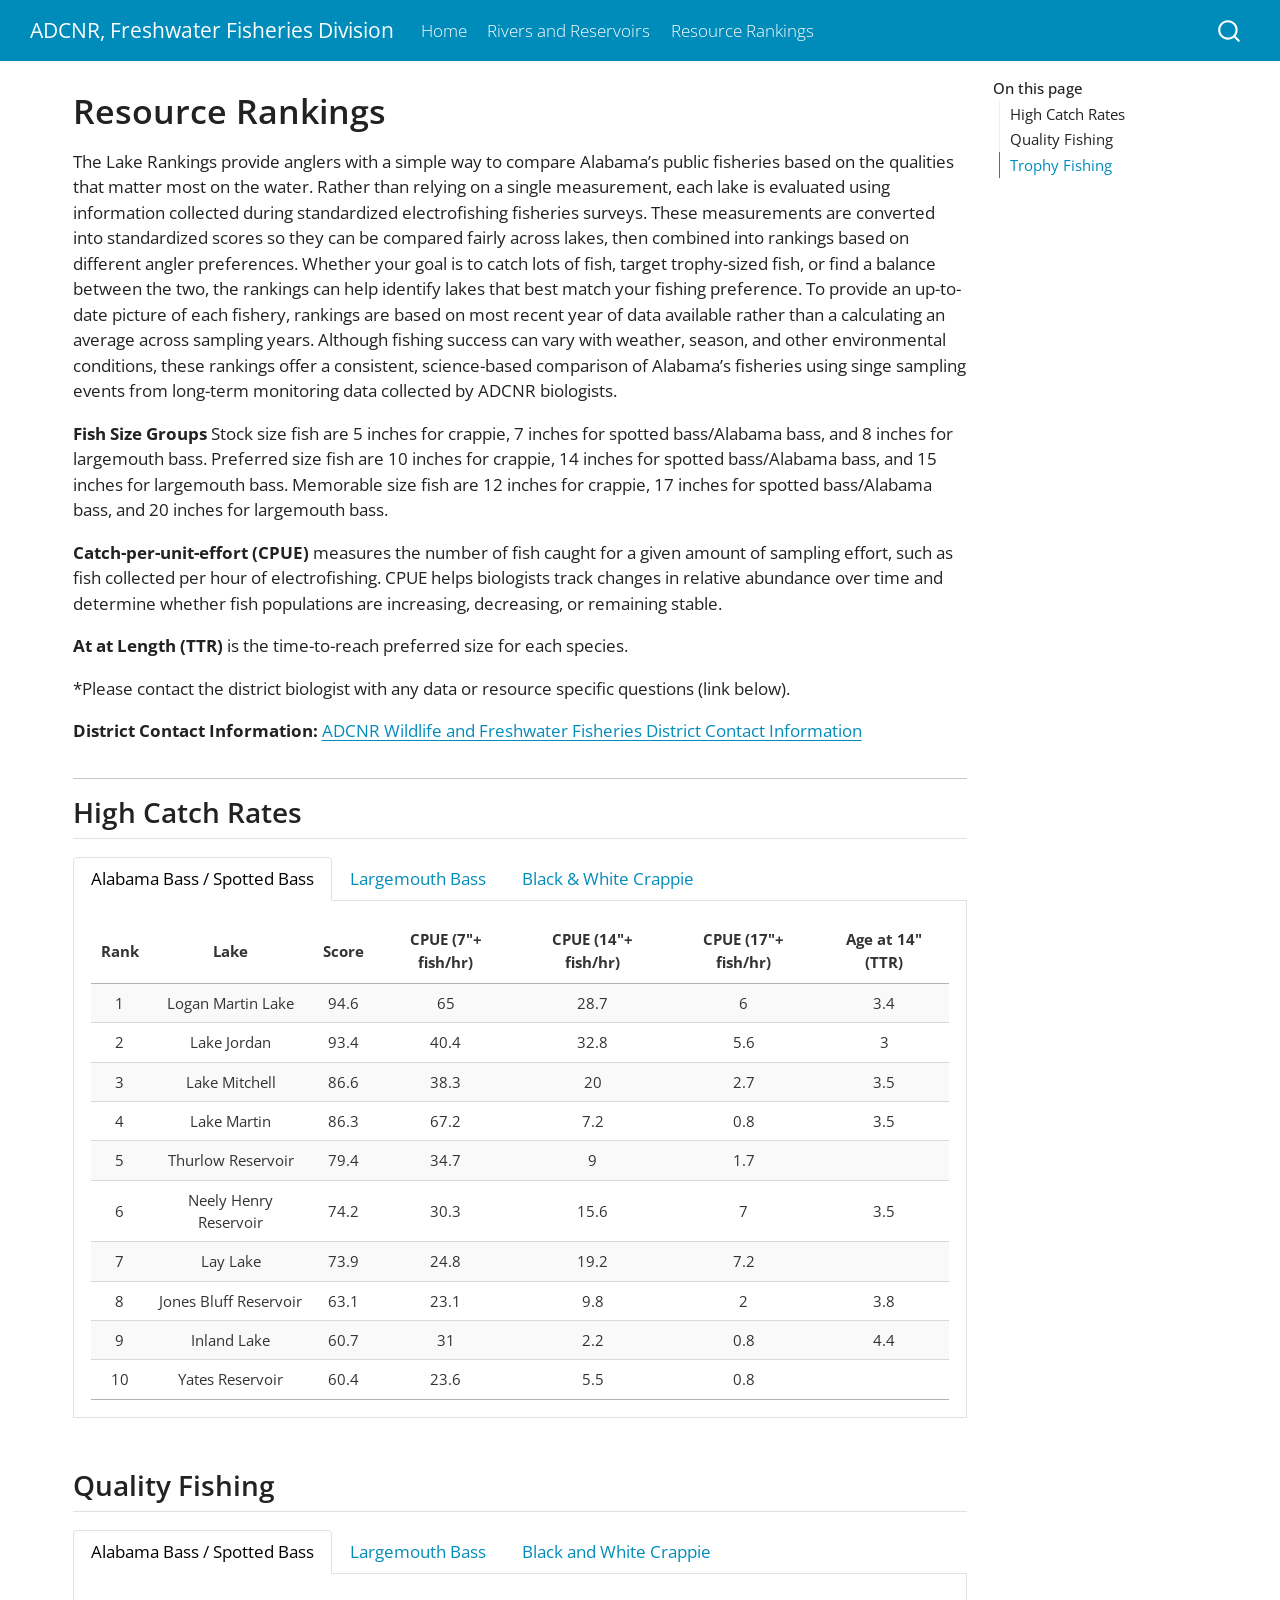
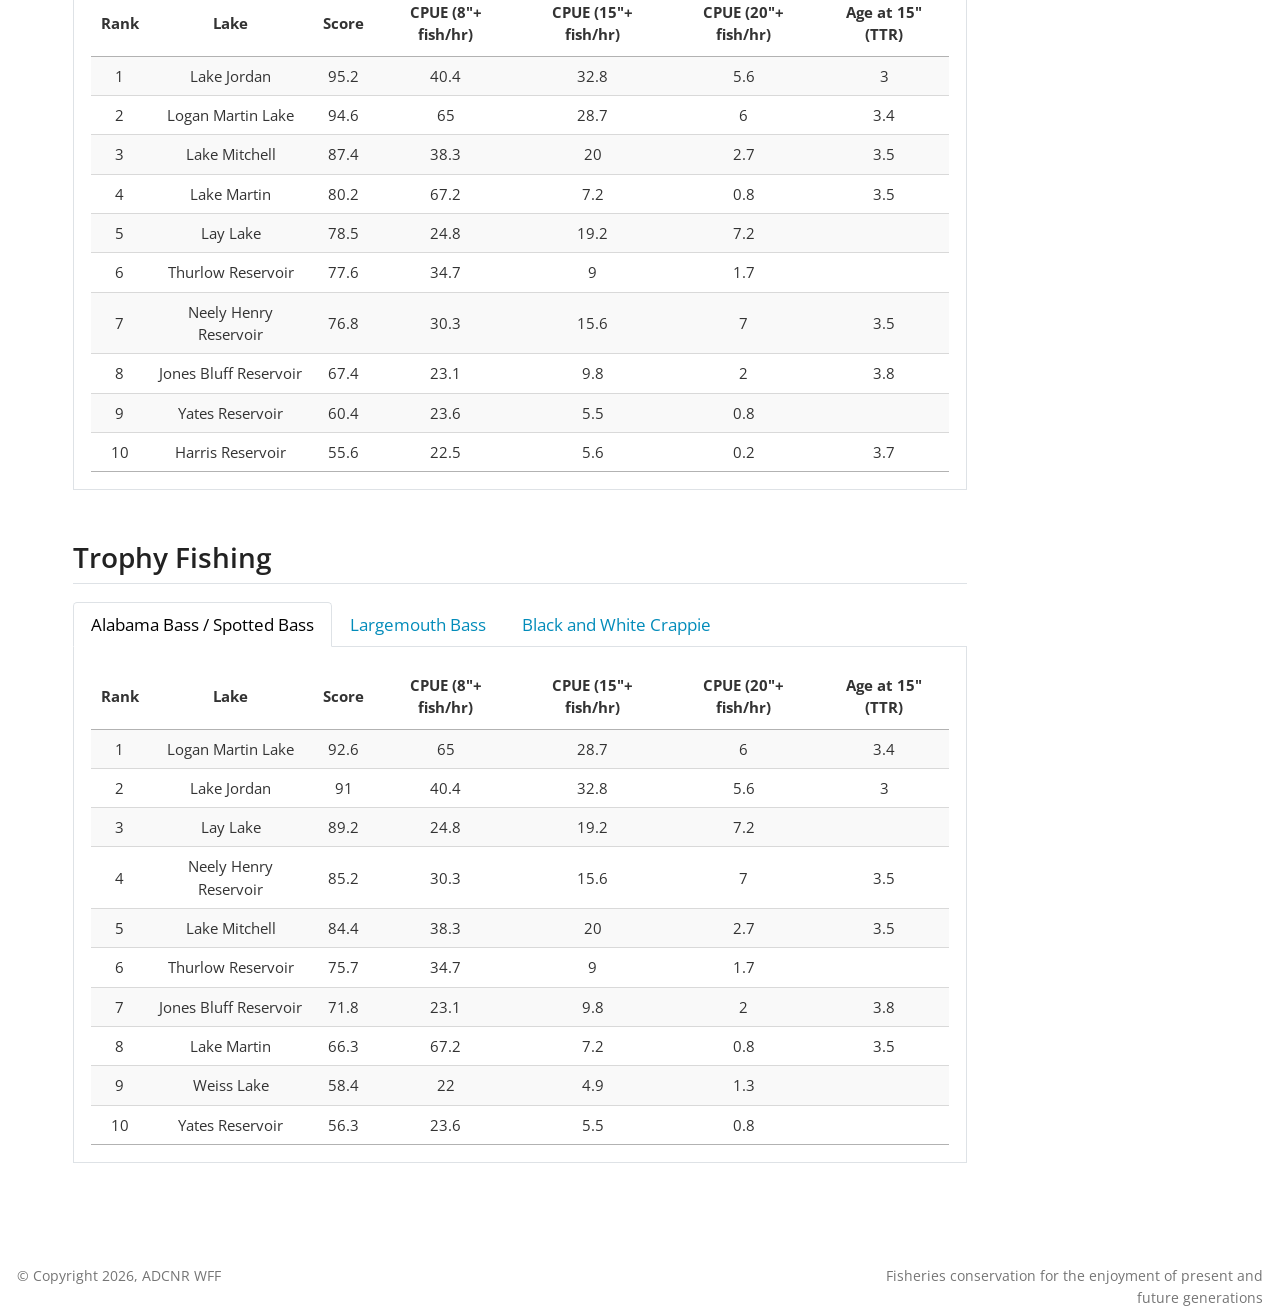
==== commit 88d965e5: "Update prototype Website" ====
--- a/SL.html
+++ b/SL.html
@@ -163,7 +163,12 @@
 </header>
 
 
-<p>The Lake Rankings provide anglers with a simple way to compare Alabama’s public fisheries based on the qualities that matter most on the water. Rather than relying on a single measurement, each lake is evaluated using information collected during standardized fisheries surveys, including how many fish are caught, the number of quality-size fish available, fish condition, and growth rates. These measurements are converted into standardized scores so they can be compared fairly across lakes, then combined into rankings based on different angler preferences. Whether your goal is to catch lots of fish, target trophy-sized fish, or find a balance between the two, the rankings can help identify lakes that best match your fishing style. To provide a more reliable picture of each fishery, rankings are based on the average score from all years of available survey data rather than the results of a single sampling year. Although fishing success can vary with weather, season, and other environmental conditions, these rankings offer a consistent, science-based comparison of Alabama’s fisheries using long-term monitoring data collected by ADCNR biologists.</p>
+<p>The Lake Rankings provide anglers with a simple way to compare Alabama’s public fisheries based on the qualities that matter most on the water. Rather than relying on a single measurement, each lake is evaluated using information collected during standardized electrofishing fisheries surveys. These measurements are converted into standardized scores so they can be compared fairly across lakes, then combined into rankings based on different angler preferences. Whether your goal is to catch lots of fish, target trophy-sized fish, or find a balance between the two, the rankings can help identify lakes that best match your fishing preference. To provide an up-to-date picture of each fishery, rankings are based on most recent year of data available rather than a calculating an average across sampling years. Although fishing success can vary with weather, season, and other environmental conditions, these rankings offer a consistent, science-based comparison of Alabama’s fisheries using singe sampling events from long-term monitoring data collected by ADCNR biologists.</p>
+<p><strong>Fish Size Groups</strong> Stock size fish are 5 inches for crappie, 7 inches for spotted bass/Alabama bass, and 8 inches for largemouth bass. Preferred size fish are 10 inches for crappie, 14 inches for spotted bass/Alabama bass, and 15 inches for largemouth bass. Memorable size fish are 12 inches for crappie, 17 inches for spotted bass/Alabama bass, and 20 inches for largemouth bass.</p>
+<p><strong>Catch-per-unit-effort (CPUE)</strong> measures the number of fish caught for a given amount of sampling effort, such as fish collected per hour of electrofishing. CPUE helps biologists track changes in relative abundance over time and determine whether fish populations are increasing, decreasing, or remaining stable.</p>
+<p><strong>At at Length (TTR)</strong> is the time-to-reach preferred size for each species.</p>
+<p>*Please contact the district biologist with any data or resource specific questions (link below).</p>
+<p><strong>District Contact Information:</strong> <a href="https://www.outdooralabama.com/freshwater-fishing/fisheries-section-technical-staff">ADCNR Wildlife and Freshwater Fisheries District Contact Information</a></p>
 <hr>
 <section id="high-catch-rates" class="level2 page-columns page-full">
 <h2 class="anchored" data-anchor-id="high-catch-rates">High Catch Rates</h2>
@@ -173,20 +178,20 @@
 <div class="tab-content">
 <div id="tabset-1-1" class="tab-pane active" role="tabpanel" aria-labelledby="tabset-1-1-tab">
 <div class="cell">
-<div id="htmlwidget-1849a6330c9285e751a1" style="width:100%;height:auto;" class="datatables html-widget"></div>
-<script type="application/json" data-for="htmlwidget-1849a6330c9285e751a1">{"x":{"filter":"none","vertical":false,"data":[[1,2,3,4,5,6,7,8,9,10],["Logan Martin Lake","Lake Jordan","Lake Mitchell","Neely Henry Reservoir","Lay Lake","Inland Lake","Harris Reservoir","Weiss Lake","Upper Bear Creek Reservoir","Cedar Creek Reservoir"],[3,3,3,3,4,2,3,5,3,2],[81.8,79.2,77.5,72.7,65.2,60.6,59.2,58.4,51.9,46.8],[57.5,41.1,46.9,51.9,32.3,46.2,41.5,41.9,39.8,37.3],[20.6,30.9,25.5,25.7,21.7,3.2,7.9,12.3,3.8,1],[77.09999999999999,81.90000000000001,76.7,79.5,81.3,71.90000000000001,69.59999999999999,74,66,69.09999999999999],[3.4,2.9,3.4,3.3,3.3,4.6,3.5,3.1,4.4,5.4]],"container":"<table class=\"display\">\n  <thead>\n    <tr>\n      <th>Rank<\/th>\n      <th>Lake<\/th>\n      <th>Years<\/th>\n      <th>Score<\/th>\n      <th>CPUE (fish/hr)<\/th>\n      <th>CPUE Preferred+<\/th>\n      <th>Relative Weight (WR)<\/th>\n      <th>Age at TL (TTR)<\/th>\n    <\/tr>\n  <\/thead>\n<\/table>","options":{"dom":"t","paging":false,"searching":false,"ordering":false,"info":false,"autoWidth":false,"columnDefs":[{"className":"dt-center","targets":"_all"},{"className":"dt-left","targets":1},{"name":"Rank","targets":0},{"name":"Lake","targets":1},{"name":"Years","targets":2},{"name":"Score","targets":3},{"name":"CPUE (fish/hr)","targets":4},{"name":"CPUE Preferred+","targets":5},{"name":"Relative Weight (WR)","targets":6},{"name":"Age at TL (TTR)","targets":7}],"order":[],"orderClasses":false}},"evals":[],"jsHooks":[]}</script>
+<div id="htmlwidget-c16c9734aad506677048" style="width:100%;height:auto;" class="datatables html-widget"></div>
+<script type="application/json" data-for="htmlwidget-c16c9734aad506677048">{"x":{"filter":"none","vertical":false,"data":[[1,2,3,4,5,6,7,8,9,10],["Logan Martin Lake","Lake Jordan","Lake Mitchell","Lake Martin","Thurlow Reservoir","Neely Henry Reservoir","Lay Lake","Jones Bluff Reservoir","Inland Lake","Yates Reservoir"],[94.59999999999999,93.40000000000001,86.59999999999999,86.3,79.40000000000001,74.2,73.90000000000001,63.1,60.7,60.4],[65,40.4,38.3,67.2,34.7,30.3,24.8,23.1,31,23.6],[28.7,32.8,20,7.2,9,15.6,19.2,9.800000000000001,2.2,5.5],[6,5.6,2.7,0.8,1.7,7,7.2,2,0.8,0.8],[3.4,3,3.5,3.5,null,3.5,null,3.8,4.4,null]],"container":"<table class=\"display\">\n  <thead>\n    <tr>\n      <th>Rank<\/th>\n      <th>Lake<\/th>\n      <th>Score<\/th>\n      <th>CPUE (7\"+ fish/hr)<\/th>\n      <th>CPUE (14\"+ fish/hr)<\/th>\n      <th>CPUE (17\"+ fish/hr)<\/th>\n      <th>Age at 14\" (TTR)<\/th>\n    <\/tr>\n  <\/thead>\n<\/table>","options":{"dom":"t","paging":false,"searching":false,"ordering":false,"info":false,"autoWidth":false,"columnDefs":[{"className":"dt-center","targets":"_all"},{"className":"dt-left","targets":1},{"name":"Rank","targets":0},{"name":"Lake","targets":1},{"name":"Score","targets":2},{"name":"CPUE (7\"+ fish/hr)","targets":3},{"name":"CPUE (14\"+ fish/hr)","targets":4},{"name":"CPUE (17\"+ fish/hr)","targets":5},{"name":"Age at 14\" (TTR)","targets":6}],"order":[],"orderClasses":false}},"evals":[],"jsHooks":[]}</script>
 </div>
 </div>
 <div id="tabset-1-2" class="tab-pane" role="tabpanel" aria-labelledby="tabset-1-2-tab">
 <div class="cell">
-<div id="htmlwidget-de1bfc06e2cb91ebafc1" style="width:100%;height:auto;" class="datatables html-widget"></div>
-<script type="application/json" data-for="htmlwidget-de1bfc06e2cb91ebafc1">{"x":{"filter":"none","vertical":false,"data":[[1,2,3,4,5,6,7,8,9,10],["Duck River Reservoir","Lake Eufaula","Bankhead Reservoir","Wilson Reservoir","Neely Henry Reservoir","Millers Ferry","Lower Mobile-Tensaw River Delta","Lay Lake","Upper Mobile-Tensaw River Delta","Lake Jordan"],[1,8,2,4,3,3,2,4,6,3],[92.8,81.3,71.09999999999999,71,66.59999999999999,64.90000000000001,59.2,58.1,56.1,55.2],[151.5,90.7,80.3,73.09999999999999,73.40000000000001,79.40000000000001,84.2,55.8,80.90000000000001,48.8],[48,35.8,13.5,19.7,20.5,16.6,5.6,23,5.3,25.5],[94,91.59999999999999,98.7,98.09999999999999,97.3,91.40000000000001,97.59999999999999,98.59999999999999,105.7,97.90000000000001],[3.7,3.8,3.8,3.2,3.6,3.9,5.3,3.5,5.1,3.4]],"container":"<table class=\"display\">\n  <thead>\n    <tr>\n      <th>Rank<\/th>\n      <th>Lake<\/th>\n      <th>Years<\/th>\n      <th>Score<\/th>\n      <th>CPUE (fish/hr)<\/th>\n      <th>CPUE Preferred+<\/th>\n      <th>Relative Weight (WR)<\/th>\n      <th>Age at TL (TTR)<\/th>\n    <\/tr>\n  <\/thead>\n<\/table>","options":{"dom":"t","paging":false,"searching":false,"ordering":false,"info":false,"autoWidth":false,"columnDefs":[{"className":"dt-center","targets":"_all"},{"className":"dt-left","targets":1},{"name":"Rank","targets":0},{"name":"Lake","targets":1},{"name":"Years","targets":2},{"name":"Score","targets":3},{"name":"CPUE (fish/hr)","targets":4},{"name":"CPUE Preferred+","targets":5},{"name":"Relative Weight (WR)","targets":6},{"name":"Age at TL (TTR)","targets":7}],"order":[],"orderClasses":false}},"evals":[],"jsHooks":[]}</script>
+<div id="htmlwidget-e7fdc0b0bd5710b31aa9" style="width:100%;height:auto;" class="datatables html-widget"></div>
+<script type="application/json" data-for="htmlwidget-e7fdc0b0bd5710b31aa9">{"x":{"filter":"none","vertical":false,"data":[[1,2,3,4,5,6,7,8,9,10],["Lake Eufaula","Millers Ferry","Lake Jordan","Bankhead Reservoir","Wilson Reservoir","Upper Bear Creek Reservoir","Upper Mobile-Tensaw River Delta","Demopolis Reservoir","Lay Lake","Lake Mitchell"],[95.09999999999999,94.7,89.5,81.40000000000001,81,78,76.59999999999999,73.2,71.5,68.09999999999999],[77.3,89.7,65.2,72.5,60.2,57.5,82.5,63.4,50.2,51.7],[30.7,27.7,36.4,11.2,20.2,21,6.5,8.800000000000001,23,14.7],[2.9,1.7,0.4,0.4,0.2,4.5,0.5,0.3,1.8,2],[null,4.1,3.6,3.8,3.4,4.3,null,4.2,null,4]],"container":"<table class=\"display\">\n  <thead>\n    <tr>\n      <th>Rank<\/th>\n      <th>Lake<\/th>\n      <th>Score<\/th>\n      <th>CPUE (8\"+ fish/hr)<\/th>\n      <th>CPUE (15\"+ fish/hr)<\/th>\n      <th>CPUE (20\"+ fish/hr)<\/th>\n      <th>Age at 15\" (TTR)<\/th>\n    <\/tr>\n  <\/thead>\n<\/table>","options":{"dom":"t","paging":false,"searching":false,"ordering":false,"info":false,"autoWidth":false,"columnDefs":[{"className":"dt-center","targets":"_all"},{"className":"dt-left","targets":1},{"name":"Rank","targets":0},{"name":"Lake","targets":1},{"name":"Score","targets":2},{"name":"CPUE (8\"+ fish/hr)","targets":3},{"name":"CPUE (15\"+ fish/hr)","targets":4},{"name":"CPUE (20\"+ fish/hr)","targets":5},{"name":"Age at 15\" (TTR)","targets":6}],"order":[],"orderClasses":false}},"evals":[],"jsHooks":[]}</script>
 </div>
 </div>
 <div id="tabset-1-3" class="tab-pane" role="tabpanel" aria-labelledby="tabset-1-3-tab">
 <div class="cell">
-<div id="htmlwidget-e741b81e500dfcd7daeb" style="width:100%;height:auto;" class="datatables html-widget"></div>
-<script type="application/json" data-for="htmlwidget-e741b81e500dfcd7daeb">{"x":{"filter":"none","vertical":false,"data":[[1,2,3,4,5,6,7,8,9,10],["Lake Mitchell","Little Bear Creek Reservoir","Wilson Reservoir","Lay Lake","Cedar Creek Reservoir","Logan Martin Lake","Lake Guntersville","Harris Reservoir","Weiss Lake","Gainesville Reservoir"],[3,1,7,4,2,4,7,3,4,4],[87.90000000000001,86.40000000000001,86,85.2,79.7,73.59999999999999,71.59999999999999,59.4,59,56.4],[99.3,100,98.09999999999999,99.2,98,90.5,87.09999999999999,97.3,92,91.5],[91.3,86,85.40000000000001,93.2,71,82.8,78.09999999999999,55,68.8,59.8],[93.5,83.2,102.3,92,97.7,97.90000000000001,92.90000000000001,85.59999999999999,90.5,90.3],[1.3,1.4,0.8,1.4,1,1,1.6,2.2,2.5,1.7]],"container":"<table class=\"display\">\n  <thead>\n    <tr>\n      <th>Rank<\/th>\n      <th>Lake<\/th>\n      <th>Years<\/th>\n      <th>Score<\/th>\n      <th>PSD<\/th>\n      <th>PSD-P<\/th>\n      <th>Relative Weight (WR)<\/th>\n      <th>Age at TL (TTR)<\/th>\n    <\/tr>\n  <\/thead>\n<\/table>","options":{"dom":"t","paging":false,"searching":false,"ordering":false,"info":false,"autoWidth":false,"columnDefs":[{"className":"dt-center","targets":"_all"},{"className":"dt-left","targets":1},{"name":"Rank","targets":0},{"name":"Lake","targets":1},{"name":"Years","targets":2},{"name":"Score","targets":3},{"name":"PSD","targets":4},{"name":"PSD-P","targets":5},{"name":"Relative Weight (WR)","targets":6},{"name":"Age at TL (TTR)","targets":7}],"order":[],"orderClasses":false}},"evals":[],"jsHooks":[]}</script>
+<div id="htmlwidget-8d6f1110719936d5615b" style="width:100%;height:auto;" class="datatables html-widget"></div>
+<script type="application/json" data-for="htmlwidget-8d6f1110719936d5615b">{"x":{"filter":"none","vertical":false,"data":[[1,2,3,4,5,6,7,8,9,10],["Lake Eufaula","Upper Bear Creek Reservoir","Upper Mobile-Tensaw River Delta","Yates Reservoir","Weiss Lake","Demopolis Reservoir","Lower Mobile-Tensaw River Delta","Jones Bluff Reservoir","Aliceville Reservoir","Gainesville Reservoir"],[95.40000000000001,93.8,86.8,82,74.90000000000001,71.90000000000001,71.59999999999999,67.8,65,62.4],[133.6,168.8,105.7,68.2,56.8,64.09999999999999,62.7,57.3,40.6,51.1],[119.4,72.3,54.5,51.8,46.4,33.5,34.3,25.4,27.8,34.8],[10.3,14,4.9,15.8,11.4,6.1,4,11.5,8.800000000000001,12],[1.4,2.9,2.9,1.9,2.4,2.2,2.5,1.6,1,2.2]],"container":"<table class=\"display\">\n  <thead>\n    <tr>\n      <th>Rank<\/th>\n      <th>Lake<\/th>\n      <th>Score<\/th>\n      <th>CPUE (5\"+ fish/hr)<\/th>\n      <th>CPUE (10\"+ fish/hr)<\/th>\n      <th>CPUE (12\"+ fish/hr)<\/th>\n      <th>Age at 10\" (TTR)<\/th>\n    <\/tr>\n  <\/thead>\n<\/table>","options":{"dom":"t","paging":false,"searching":false,"ordering":false,"info":false,"autoWidth":false,"columnDefs":[{"className":"dt-center","targets":"_all"},{"className":"dt-left","targets":1},{"name":"Rank","targets":0},{"name":"Lake","targets":1},{"name":"Score","targets":2},{"name":"CPUE (5\"+ fish/hr)","targets":3},{"name":"CPUE (10\"+ fish/hr)","targets":4},{"name":"CPUE (12\"+ fish/hr)","targets":5},{"name":"Age at 10\" (TTR)","targets":6}],"order":[],"orderClasses":false}},"evals":[],"jsHooks":[]}</script>
 </div>
 </div>
 </div>
@@ -201,20 +206,20 @@
 <div class="tab-content">
 <div id="tabset-2-1" class="tab-pane active" role="tabpanel" aria-labelledby="tabset-2-1-tab">
 <div class="cell">
-<div id="htmlwidget-218fbb142969dab0815e" style="width:100%;height:auto;" class="datatables html-widget"></div>
-<script type="application/json" data-for="htmlwidget-218fbb142969dab0815e">{"x":{"filter":"none","vertical":false,"data":[[1,2,3,4,5,6,7,8,9,10],["Lake Jordan","Lake Mitchell","Logan Martin Lake","Neely Henry Reservoir","Lay Lake","Weiss Lake","Harris Reservoir","Inland Lake","Bankhead Reservoir","Upper Bear Creek Reservoir"],[3,3,3,3,4,5,3,2,2,3],[86.90000000000001,81.40000000000001,80.5,76.09999999999999,73.8,62.4,56.6,47.1,46.9,44],[41.1,46.9,57.5,51.9,32.3,41.9,41.5,46.2,13,39.8],[30.9,25.5,20.6,25.7,21.7,12.3,7.9,3.2,7.3,3.8],[81.90000000000001,76.7,77.09999999999999,79.5,81.3,74,69.59999999999999,71.90000000000001,80.5,66],[2.9,3.4,3.4,3.3,3.3,3.1,3.5,4.6,3,4.4]],"container":"<table class=\"display\">\n  <thead>\n    <tr>\n      <th>Rank<\/th>\n      <th>Lake<\/th>\n      <th>Years<\/th>\n      <th>Score<\/th>\n      <th>CPUE (fish/hr)<\/th>\n      <th>CPUE Preferred+<\/th>\n      <th>Relative Weight (WR)<\/th>\n      <th>Age at TL (TTR)<\/th>\n    <\/tr>\n  <\/thead>\n<\/table>","options":{"dom":"t","paging":false,"searching":false,"ordering":false,"info":false,"autoWidth":false,"columnDefs":[{"className":"dt-center","targets":"_all"},{"className":"dt-left","targets":1},{"name":"Rank","targets":0},{"name":"Lake","targets":1},{"name":"Years","targets":2},{"name":"Score","targets":3},{"name":"CPUE (fish/hr)","targets":4},{"name":"CPUE Preferred+","targets":5},{"name":"Relative Weight (WR)","targets":6},{"name":"Age at TL (TTR)","targets":7}],"order":[],"orderClasses":false}},"evals":[],"jsHooks":[]}</script>
+<div id="htmlwidget-14e509405f327ce13a74" style="width:100%;height:auto;" class="datatables html-widget"></div>
+<script type="application/json" data-for="htmlwidget-14e509405f327ce13a74">{"x":{"filter":"none","vertical":false,"data":[[1,2,3,4,5,6,7,8,9,10],["Lake Jordan","Logan Martin Lake","Lake Mitchell","Lake Martin","Lay Lake","Thurlow Reservoir","Neely Henry Reservoir","Jones Bluff Reservoir","Yates Reservoir","Harris Reservoir"],[95.2,94.59999999999999,87.40000000000001,80.2,78.5,77.59999999999999,76.8,67.40000000000001,60.4,55.6],[40.4,65,38.3,67.2,24.8,34.7,30.3,23.1,23.6,22.5],[32.8,28.7,20,7.2,19.2,9,15.6,9.800000000000001,5.5,5.6],[5.6,6,2.7,0.8,7.2,1.7,7,2,0.8,0.2],[3,3.4,3.5,3.5,null,null,3.5,3.8,null,3.7]],"container":"<table class=\"display\">\n  <thead>\n    <tr>\n      <th>Rank<\/th>\n      <th>Lake<\/th>\n      <th>Score<\/th>\n      <th>CPUE (8\"+ fish/hr)<\/th>\n      <th>CPUE (15\"+ fish/hr)<\/th>\n      <th>CPUE (20\"+ fish/hr)<\/th>\n      <th>Age at 15\" (TTR)<\/th>\n    <\/tr>\n  <\/thead>\n<\/table>","options":{"dom":"t","paging":false,"searching":false,"ordering":false,"info":false,"autoWidth":false,"columnDefs":[{"className":"dt-center","targets":"_all"},{"className":"dt-left","targets":1},{"name":"Rank","targets":0},{"name":"Lake","targets":1},{"name":"Score","targets":2},{"name":"CPUE (8\"+ fish/hr)","targets":3},{"name":"CPUE (15\"+ fish/hr)","targets":4},{"name":"CPUE (20\"+ fish/hr)","targets":5},{"name":"Age at 15\" (TTR)","targets":6}],"order":[],"orderClasses":false}},"evals":[],"jsHooks":[]}</script>
 </div>
 </div>
 <div id="tabset-2-2" class="tab-pane" role="tabpanel" aria-labelledby="tabset-2-2-tab">
 <div class="cell">
-<div id="htmlwidget-d417005ee8da665dba57" style="width:100%;height:auto;" class="datatables html-widget"></div>
-<script type="application/json" data-for="htmlwidget-d417005ee8da665dba57">{"x":{"filter":"none","vertical":false,"data":[[1,2,3,4,5,6,7,8,9,10],["Duck River Reservoir","Lake Eufaula","Wilson Reservoir","Lay Lake","Lake Jordan","Neely Henry Reservoir","Bankhead Reservoir","Millers Ferry","Lake Guntersville","Upper Bear Creek Reservoir"],[1,8,4,4,3,3,2,3,4,3],[94.90000000000001,87.40000000000001,72,70.5,70.09999999999999,66.5,61.2,61.1,58,55.7],[151.5,90.7,73.09999999999999,55.8,48.8,73.40000000000001,80.3,79.40000000000001,50.2,66.7],[48,35.8,19.7,23,25.5,20.5,13.5,16.6,17.9,15.6],[94,91.59999999999999,98.09999999999999,98.59999999999999,97.90000000000001,97.3,98.7,91.40000000000001,95.7,85.59999999999999],[3.7,3.8,3.2,3.5,3.4,3.6,3.8,3.9,4.2,4.2]],"container":"<table class=\"display\">\n  <thead>\n    <tr>\n      <th>Rank<\/th>\n      <th>Lake<\/th>\n      <th>Years<\/th>\n      <th>Score<\/th>\n      <th>CPUE (fish/hr)<\/th>\n      <th>CPUE Preferred+<\/th>\n      <th>Relative Weight (WR)<\/th>\n      <th>Age at TL (TTR)<\/th>\n    <\/tr>\n  <\/thead>\n<\/table>","options":{"dom":"t","paging":false,"searching":false,"ordering":false,"info":false,"autoWidth":false,"columnDefs":[{"className":"dt-center","targets":"_all"},{"className":"dt-left","targets":1},{"name":"Rank","targets":0},{"name":"Lake","targets":1},{"name":"Years","targets":2},{"name":"Score","targets":3},{"name":"CPUE (fish/hr)","targets":4},{"name":"CPUE Preferred+","targets":5},{"name":"Relative Weight (WR)","targets":6},{"name":"Age at TL (TTR)","targets":7}],"order":[],"orderClasses":false}},"evals":[],"jsHooks":[]}</script>
+<div id="htmlwidget-03fe72b3dc54e692b291" style="width:100%;height:auto;" class="datatables html-widget"></div>
+<script type="application/json" data-for="htmlwidget-03fe72b3dc54e692b291">{"x":{"filter":"none","vertical":false,"data":[[1,2,3,4,5,6,7,8,9,10],["Lake Eufaula","Millers Ferry","Lake Jordan","Wilson Reservoir","Upper Bear Creek Reservoir","Lay Lake","Bankhead Reservoir","Lake Mitchell","Demopolis Reservoir","Lake Guntersville"],[95.7,93.5,91.90000000000001,81.59999999999999,80.40000000000001,77.8,77.2,70.5,68.40000000000001,68.2],[77.3,89.7,65.2,60.2,57.5,50.2,72.5,51.7,63.4,46.6],[30.7,27.7,36.4,20.2,21,23,11.2,14.7,8.800000000000001,19.8],[2.9,1.7,0.4,0.2,4.5,1.8,0.4,2,0.3,1.8],[null,4.1,3.6,3.4,4.3,null,3.8,4,4.2,4.3]],"container":"<table class=\"display\">\n  <thead>\n    <tr>\n      <th>Rank<\/th>\n      <th>Lake<\/th>\n      <th>Score<\/th>\n      <th>CPUE (8\"+ fish/hr)<\/th>\n      <th>CPUE (15\"+ fish/hr)<\/th>\n      <th>CPUE (20\"+ fish/hr)<\/th>\n      <th>Age at 15\" (TTR)<\/th>\n    <\/tr>\n  <\/thead>\n<\/table>","options":{"dom":"t","paging":false,"searching":false,"ordering":false,"info":false,"autoWidth":false,"columnDefs":[{"className":"dt-center","targets":"_all"},{"className":"dt-left","targets":1},{"name":"Rank","targets":0},{"name":"Lake","targets":1},{"name":"Score","targets":2},{"name":"CPUE (8\"+ fish/hr)","targets":3},{"name":"CPUE (15\"+ fish/hr)","targets":4},{"name":"CPUE (20\"+ fish/hr)","targets":5},{"name":"Age at 15\" (TTR)","targets":6}],"order":[],"orderClasses":false}},"evals":[],"jsHooks":[]}</script>
 </div>
 </div>
 <div id="tabset-2-3" class="tab-pane" role="tabpanel" aria-labelledby="tabset-2-3-tab">
 <div class="cell">
-<div id="htmlwidget-61aec9ca5cb98c3542c2" style="width:100%;height:auto;" class="datatables html-widget"></div>
-<script type="application/json" data-for="htmlwidget-61aec9ca5cb98c3542c2">{"x":{"filter":"none","vertical":false,"data":[[1,2,3,4,5,6,7,8,9,10],["Lake Mitchell","Lay Lake","Wilson Reservoir","Little Bear Creek Reservoir","Logan Martin Lake","Cedar Creek Reservoir","Lake Guntersville","Weiss Lake","Bear Creek Reservoir","Point A Reservoir"],[3,4,7,1,4,2,7,4,4,2],[88.3,86.2,84.5,84.40000000000001,75.59999999999999,73.5,72.7,60.4,59.1,55.8],[99.3,99.2,98.09999999999999,100,90.5,98,87.09999999999999,92,88.8,96],[91.3,93.2,85.40000000000001,86,82.8,71,78.09999999999999,68.8,70,66.5],[93.5,92,102.3,83.2,97.90000000000001,97.7,92.90000000000001,90.5,87.3,76.59999999999999],[1.3,1.4,0.8,1.4,1,1,1.6,2.5,2.1,2.5]],"container":"<table class=\"display\">\n  <thead>\n    <tr>\n      <th>Rank<\/th>\n      <th>Lake<\/th>\n      <th>Years<\/th>\n      <th>Score<\/th>\n      <th>PSD<\/th>\n      <th>PSD-P<\/th>\n      <th>Relative Weight (WR)<\/th>\n      <th>Age at TL (TTR)<\/th>\n    <\/tr>\n  <\/thead>\n<\/table>","options":{"dom":"t","paging":false,"searching":false,"ordering":false,"info":false,"autoWidth":false,"columnDefs":[{"className":"dt-center","targets":"_all"},{"className":"dt-left","targets":1},{"name":"Rank","targets":0},{"name":"Lake","targets":1},{"name":"Years","targets":2},{"name":"Score","targets":3},{"name":"PSD","targets":4},{"name":"PSD-P","targets":5},{"name":"Relative Weight (WR)","targets":6},{"name":"Age at TL (TTR)","targets":7}],"order":[],"orderClasses":false}},"evals":[],"jsHooks":[]}</script>
+<div id="htmlwidget-d595650c15bd098088ac" style="width:100%;height:auto;" class="datatables html-widget"></div>
+<script type="application/json" data-for="htmlwidget-d595650c15bd098088ac">{"x":{"filter":"none","vertical":false,"data":[[1,2,3,4,5,6,7,8,9,10],["Lake Eufaula","Upper Bear Creek Reservoir","Yates Reservoir","Upper Mobile-Tensaw River Delta","Weiss Lake","Demopolis Reservoir","Lower Mobile-Tensaw River Delta","Jones Bluff Reservoir","Aliceville Reservoir","Gainesville Reservoir"],[95,92.7,85.5,84,78.09999999999999,70.09999999999999,69.90000000000001,64.5,63.5,63.2],[133.6,168.8,68.2,105.7,56.8,64.09999999999999,62.7,57.3,40.6,51.1],[119.4,72.3,51.8,54.5,46.4,33.5,34.3,25.4,27.8,34.8],[10.3,14,15.8,4.9,11.4,6.1,4,11.5,8.800000000000001,12],[1.4,2.9,1.9,2.9,2.4,2.2,2.5,1.6,1,2.2]],"container":"<table class=\"display\">\n  <thead>\n    <tr>\n      <th>Rank<\/th>\n      <th>Lake<\/th>\n      <th>Score<\/th>\n      <th>CPUE (5\"+ fish/hr)<\/th>\n      <th>CPUE (10\"+ fish/hr)<\/th>\n      <th>CPUE (12\"+ fish/hr)<\/th>\n      <th>Age at 10\" (TTR)<\/th>\n    <\/tr>\n  <\/thead>\n<\/table>","options":{"dom":"t","paging":false,"searching":false,"ordering":false,"info":false,"autoWidth":false,"columnDefs":[{"className":"dt-center","targets":"_all"},{"className":"dt-left","targets":1},{"name":"Rank","targets":0},{"name":"Lake","targets":1},{"name":"Score","targets":2},{"name":"CPUE (5\"+ fish/hr)","targets":3},{"name":"CPUE (10\"+ fish/hr)","targets":4},{"name":"CPUE (12\"+ fish/hr)","targets":5},{"name":"Age at 10\" (TTR)","targets":6}],"order":[],"orderClasses":false}},"evals":[],"jsHooks":[]}</script>
 </div>
 </div>
 </div>
@@ -229,20 +234,20 @@
 <div class="tab-content">
 <div id="tabset-3-1" class="tab-pane active" role="tabpanel" aria-labelledby="tabset-3-1-tab">
 <div class="cell">
-<div id="htmlwidget-5bd6ffd41c3383feafd6" style="width:100%;height:auto;" class="datatables html-widget"></div>
-<script type="application/json" data-for="htmlwidget-5bd6ffd41c3383feafd6">{"x":{"filter":"none","vertical":false,"data":[[1,2,3,4,5,6,7,8,9,10],["Lake Jordan","Lake Mitchell","Logan Martin Lake","Neely Henry Reservoir","Lay Lake","Weiss Lake","Harris Reservoir","Bankhead Reservoir","Inland Lake","Lake Tuscaloosa"],[3,3,3,3,4,5,3,2,2,2],[87.90000000000001,81.8,80.09999999999999,76.59999999999999,75,62.8,55.9,48.2,45.1,42.9],[41.1,46.9,57.5,51.9,32.3,41.9,41.5,13,46.2,25.6],[30.9,25.5,20.6,25.7,21.7,12.3,7.9,7.3,3.2,3.8],[81.90000000000001,76.7,77.09999999999999,79.5,81.3,74,69.59999999999999,80.5,71.90000000000001,70.59999999999999],[2.9,3.4,3.4,3.3,3.3,3.1,3.5,3,4.6,3.5]],"container":"<table class=\"display\">\n  <thead>\n    <tr>\n      <th>Rank<\/th>\n      <th>Lake<\/th>\n      <th>Years<\/th>\n      <th>Score<\/th>\n      <th>CPUE (fish/hr)<\/th>\n      <th>CPUE Preferred+<\/th>\n      <th>Relative Weight (WR)<\/th>\n      <th>Age at TL (TTR)<\/th>\n    <\/tr>\n  <\/thead>\n<\/table>","options":{"dom":"t","paging":false,"searching":false,"ordering":false,"info":false,"autoWidth":false,"columnDefs":[{"className":"dt-center","targets":"_all"},{"className":"dt-left","targets":1},{"name":"Rank","targets":0},{"name":"Lake","targets":1},{"name":"Years","targets":2},{"name":"Score","targets":3},{"name":"CPUE (fish/hr)","targets":4},{"name":"CPUE Preferred+","targets":5},{"name":"Relative Weight (WR)","targets":6},{"name":"Age at TL (TTR)","targets":7}],"order":[],"orderClasses":false}},"evals":[],"jsHooks":[]}</script>
+<div id="htmlwidget-42d2438dbc046288b401" style="width:100%;height:auto;" class="datatables html-widget"></div>
+<script type="application/json" data-for="htmlwidget-42d2438dbc046288b401">{"x":{"filter":"none","vertical":false,"data":[[1,2,3,4,5,6,7,8,9,10],["Logan Martin Lake","Lake Jordan","Lay Lake","Neely Henry Reservoir","Lake Mitchell","Thurlow Reservoir","Jones Bluff Reservoir","Lake Martin","Weiss Lake","Yates Reservoir"],[92.59999999999999,91,89.2,85.2,84.40000000000001,75.7,71.8,66.3,58.4,56.3],[65,40.4,24.8,30.3,38.3,34.7,23.1,67.2,22,23.6],[28.7,32.8,19.2,15.6,20,9,9.800000000000001,7.2,4.9,5.5],[6,5.6,7.2,7,2.7,1.7,2,0.8,1.3,0.8],[3.4,3,null,3.5,3.5,null,3.8,3.5,null,null]],"container":"<table class=\"display\">\n  <thead>\n    <tr>\n      <th>Rank<\/th>\n      <th>Lake<\/th>\n      <th>Score<\/th>\n      <th>CPUE (8\"+ fish/hr)<\/th>\n      <th>CPUE (15\"+ fish/hr)<\/th>\n      <th>CPUE (20\"+ fish/hr)<\/th>\n      <th>Age at 15\" (TTR)<\/th>\n    <\/tr>\n  <\/thead>\n<\/table>","options":{"dom":"t","paging":false,"searching":false,"ordering":false,"info":false,"autoWidth":false,"columnDefs":[{"className":"dt-center","targets":"_all"},{"className":"dt-left","targets":1},{"name":"Rank","targets":0},{"name":"Lake","targets":1},{"name":"Score","targets":2},{"name":"CPUE (8\"+ fish/hr)","targets":3},{"name":"CPUE (15\"+ fish/hr)","targets":4},{"name":"CPUE (20\"+ fish/hr)","targets":5},{"name":"Age at 15\" (TTR)","targets":6}],"order":[],"orderClasses":false}},"evals":[],"jsHooks":[]}</script>
 </div>
 </div>
 <div id="tabset-3-2" class="tab-pane" role="tabpanel" aria-labelledby="tabset-3-2-tab">
 <div class="cell">
-<div id="htmlwidget-35847482452232a48a29" style="width:100%;height:auto;" class="datatables html-widget"></div>
-<script type="application/json" data-for="htmlwidget-35847482452232a48a29">{"x":{"filter":"none","vertical":false,"data":[[1,2,3,4,5,6,7,8,9,10],["Duck River Reservoir","Lake Eufaula","Lay Lake","Lake Jordan","Wilson Reservoir","Neely Henry Reservoir","Millers Ferry","Bankhead Reservoir","Lake Guntersville","Lake Mitchell"],[1,8,4,3,4,3,3,2,4,3],[94.8,87.90000000000001,72.2,72.2,72.2,66.5,60.4,59.9,59.5,55.8],[151.5,90.7,55.8,48.8,73.09999999999999,73.40000000000001,79.40000000000001,80.3,50.2,51.4],[48,35.8,23,25.5,19.7,20.5,16.6,13.5,17.9,16],[94,91.59999999999999,98.59999999999999,97.90000000000001,98.09999999999999,97.3,91.40000000000001,98.7,95.7,95.59999999999999],[3.7,3.8,3.5,3.4,3.2,3.6,3.9,3.8,4.2,3.9]],"container":"<table class=\"display\">\n  <thead>\n    <tr>\n      <th>Rank<\/th>\n      <th>Lake<\/th>\n      <th>Years<\/th>\n      <th>Score<\/th>\n      <th>CPUE (fish/hr)<\/th>\n      <th>CPUE Preferred+<\/th>\n      <th>Relative Weight (WR)<\/th>\n      <th>Age at TL (TTR)<\/th>\n    <\/tr>\n  <\/thead>\n<\/table>","options":{"dom":"t","paging":false,"searching":false,"ordering":false,"info":false,"autoWidth":false,"columnDefs":[{"className":"dt-center","targets":"_all"},{"className":"dt-left","targets":1},{"name":"Rank","targets":0},{"name":"Lake","targets":1},{"name":"Years","targets":2},{"name":"Score","targets":3},{"name":"CPUE (fish/hr)","targets":4},{"name":"CPUE Preferred+","targets":5},{"name":"Relative Weight (WR)","targets":6},{"name":"Age at TL (TTR)","targets":7}],"order":[],"orderClasses":false}},"evals":[],"jsHooks":[]}</script>
+<div id="htmlwidget-bda4f584eb580cee55b9" style="width:100%;height:auto;" class="datatables html-widget"></div>
+<script type="application/json" data-for="htmlwidget-bda4f584eb580cee55b9">{"x":{"filter":"none","vertical":false,"data":[[1,2,3,4,5,6,7,8,9,10],["Lake Eufaula","Upper Bear Creek Reservoir","Millers Ferry","Lay Lake","Thurlow Reservoir","Lake Mitchell","Lake Guntersville","Lake Jordan","Yates Reservoir","Bankhead Reservoir"],[96.3,88.3,85.5,81.3,79.7,78.40000000000001,75,72.5,71.09999999999999,64.8],[77.3,57.5,89.7,50.2,35.7,51.7,46.6,65.2,34.5,72.5],[30.7,21,27.7,23,15.7,14.7,19.8,36.4,7.6,11.2],[2.9,4.5,1.7,1.8,2.3,2,1.8,0.4,2.1,0.4],[null,4.3,4.1,null,null,4,4.3,3.6,null,3.8]],"container":"<table class=\"display\">\n  <thead>\n    <tr>\n      <th>Rank<\/th>\n      <th>Lake<\/th>\n      <th>Score<\/th>\n      <th>CPUE (8\"+ fish/hr)<\/th>\n      <th>CPUE (15\"+ fish/hr)<\/th>\n      <th>CPUE (20\"+ fish/hr)<\/th>\n      <th>Age at 15\" (TTR)<\/th>\n    <\/tr>\n  <\/thead>\n<\/table>","options":{"dom":"t","paging":false,"searching":false,"ordering":false,"info":false,"autoWidth":false,"columnDefs":[{"className":"dt-center","targets":"_all"},{"className":"dt-left","targets":1},{"name":"Rank","targets":0},{"name":"Lake","targets":1},{"name":"Score","targets":2},{"name":"CPUE (8\"+ fish/hr)","targets":3},{"name":"CPUE (15\"+ fish/hr)","targets":4},{"name":"CPUE (20\"+ fish/hr)","targets":5},{"name":"Age at 15\" (TTR)","targets":6}],"order":[],"orderClasses":false}},"evals":[],"jsHooks":[]}</script>
 </div>
 </div>
 <div id="tabset-3-3" class="tab-pane" role="tabpanel" aria-labelledby="tabset-3-3-tab">
 <div class="cell">
-<div id="htmlwidget-bbaf63a3b418f7e70966" style="width:100%;height:auto;" class="datatables html-widget"></div>
-<script type="application/json" data-for="htmlwidget-bbaf63a3b418f7e70966">{"x":{"filter":"none","vertical":false,"data":[[1,2,3,4,5,6,7,8,9,10],["Lake Mitchell","Lay Lake","Wilson Reservoir","Little Bear Creek Reservoir","Logan Martin Lake","Lake Guntersville","Cedar Creek Reservoir","Weiss Lake","Bear Creek Reservoir","Point A Reservoir"],[3,4,7,1,4,7,2,4,4,2],[88,86.09999999999999,84.2,83,76.3,72.8,72,60.6,59.7,54.9],[99.3,99.2,98.09999999999999,100,90.5,87.09999999999999,98,92,88.8,96],[91.3,93.2,85.40000000000001,86,82.8,78.09999999999999,71,68.8,70,66.5],[93.5,92,102.3,83.2,97.90000000000001,92.90000000000001,97.7,90.5,87.3,76.59999999999999],[1.3,1.4,0.8,1.4,1,1.6,1,2.5,2.1,2.5]],"container":"<table class=\"display\">\n  <thead>\n    <tr>\n      <th>Rank<\/th>\n      <th>Lake<\/th>\n      <th>Years<\/th>\n      <th>Score<\/th>\n      <th>PSD<\/th>\n      <th>PSD-P<\/th>\n      <th>Relative Weight (WR)<\/th>\n      <th>Age at TL (TTR)<\/th>\n    <\/tr>\n  <\/thead>\n<\/table>","options":{"dom":"t","paging":false,"searching":false,"ordering":false,"info":false,"autoWidth":false,"columnDefs":[{"className":"dt-center","targets":"_all"},{"className":"dt-left","targets":1},{"name":"Rank","targets":0},{"name":"Lake","targets":1},{"name":"Years","targets":2},{"name":"Score","targets":3},{"name":"PSD","targets":4},{"name":"PSD-P","targets":5},{"name":"Relative Weight (WR)","targets":6},{"name":"Age at TL (TTR)","targets":7}],"order":[],"orderClasses":false}},"evals":[],"jsHooks":[]}</script>
+<div id="htmlwidget-f9aa92fa3e7b26bb808f" style="width:100%;height:auto;" class="datatables html-widget"></div>
+<script type="application/json" data-for="htmlwidget-f9aa92fa3e7b26bb808f">{"x":{"filter":"none","vertical":false,"data":[[1,2,3,4,5,6,7,8,9,10],["Yates Reservoir","Upper Bear Creek Reservoir","Lake Eufaula","Weiss Lake","Jones Bluff Reservoir","Aliceville Reservoir","Gainesville Reservoir","Millers Ferry","Upper Mobile-Tensaw River Delta","Neely Henry Reservoir"],[88,86.7,80.8,77.2,70.7,65.3,63,59.1,58,57.7],[68.2,168.8,133.6,56.8,57.3,40.6,51.1,35.2,105.7,24.6],[51.8,72.3,119.4,46.4,25.4,27.8,34.8,24.2,54.5,18],[15.8,14,10.3,11.4,11.5,8.800000000000001,12,10.9,4.9,8.800000000000001],[1.9,2.9,1.4,2.4,1.6,1,2.2,1.8,2.9,1.2]],"container":"<table class=\"display\">\n  <thead>\n    <tr>\n      <th>Rank<\/th>\n      <th>Lake<\/th>\n      <th>Score<\/th>\n      <th>CPUE (5\"+ fish/hr)<\/th>\n      <th>CPUE (10\"+ fish/hr)<\/th>\n      <th>CPUE (12\"+ fish/hr)<\/th>\n      <th>Age at 10\" (TTR)<\/th>\n    <\/tr>\n  <\/thead>\n<\/table>","options":{"dom":"t","paging":false,"searching":false,"ordering":false,"info":false,"autoWidth":false,"columnDefs":[{"className":"dt-center","targets":"_all"},{"className":"dt-left","targets":1},{"name":"Rank","targets":0},{"name":"Lake","targets":1},{"name":"Score","targets":2},{"name":"CPUE (5\"+ fish/hr)","targets":3},{"name":"CPUE (10\"+ fish/hr)","targets":4},{"name":"CPUE (12\"+ fish/hr)","targets":5},{"name":"Age at 10\" (TTR)","targets":6}],"order":[],"orderClasses":false}},"evals":[],"jsHooks":[]}</script>
 </div>
 </div>
 </div>
@@ -656,7 +661,7 @@
 <footer class="footer">
   <div class="nav-footer">
     <div class="nav-footer-left">
-<p>© Copyright 2025, Lee Grove</p>
+<p>© Copyright 2026, ADCNR WFF</p>
 </div>   
     <div class="nav-footer-center">
       &nbsp;
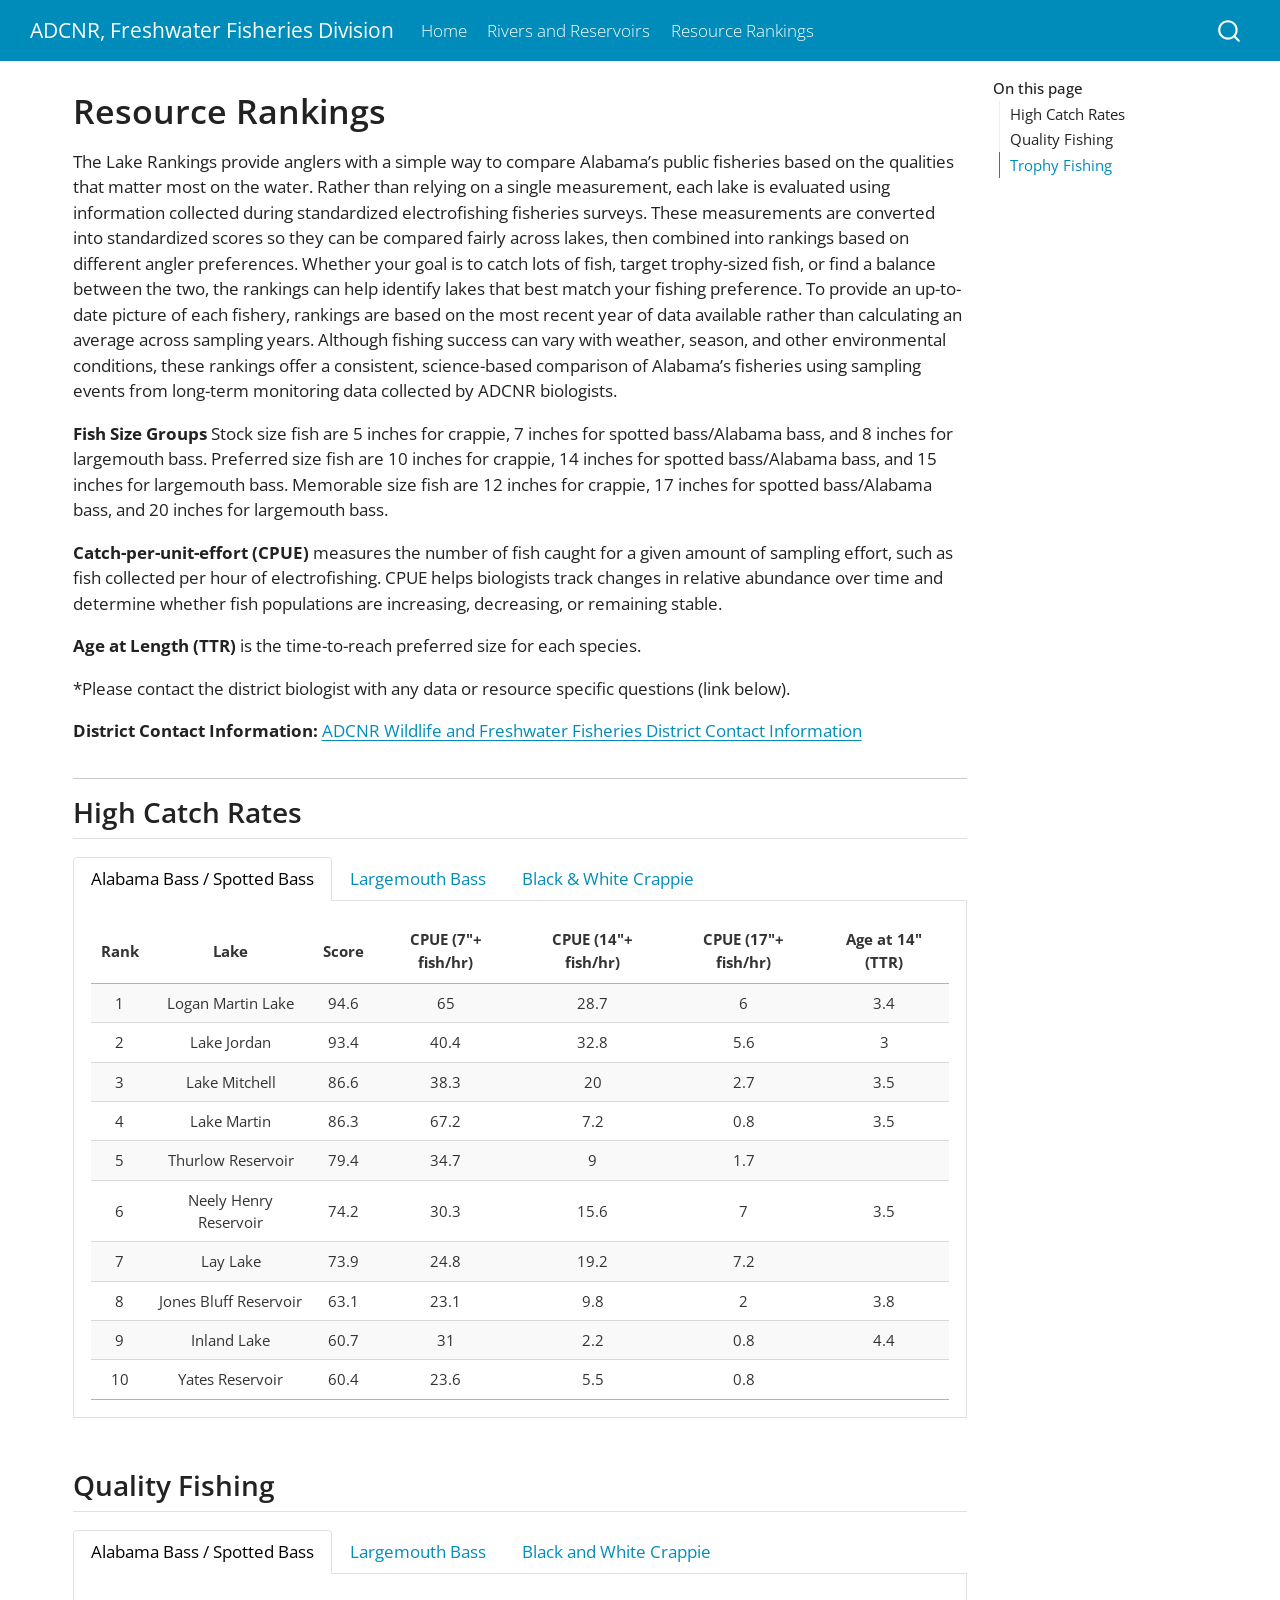
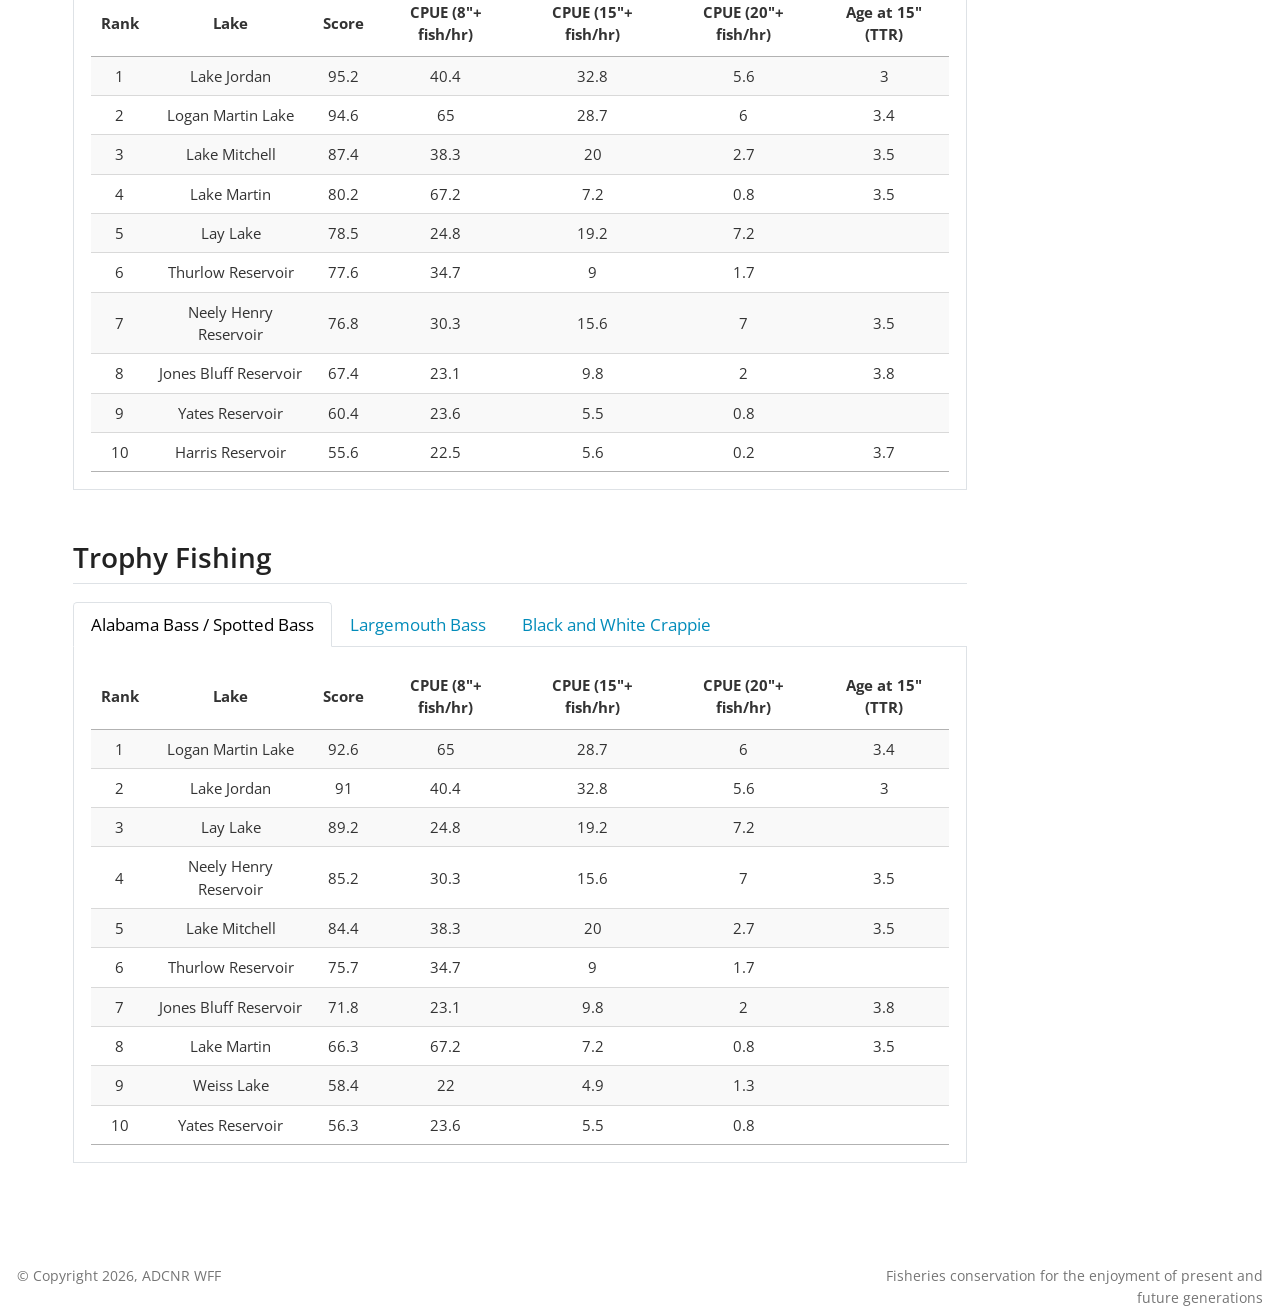
==== commit da0a9736: "update prototype website" ====
--- a/SL.html
+++ b/SL.html
@@ -163,10 +163,10 @@
 </header>
 
 
-<p>The Lake Rankings provide anglers with a simple way to compare Alabama’s public fisheries based on the qualities that matter most on the water. Rather than relying on a single measurement, each lake is evaluated using information collected during standardized electrofishing fisheries surveys. These measurements are converted into standardized scores so they can be compared fairly across lakes, then combined into rankings based on different angler preferences. Whether your goal is to catch lots of fish, target trophy-sized fish, or find a balance between the two, the rankings can help identify lakes that best match your fishing preference. To provide an up-to-date picture of each fishery, rankings are based on most recent year of data available rather than a calculating an average across sampling years. Although fishing success can vary with weather, season, and other environmental conditions, these rankings offer a consistent, science-based comparison of Alabama’s fisheries using singe sampling events from long-term monitoring data collected by ADCNR biologists.</p>
+<p>The Lake Rankings provide anglers with a simple way to compare Alabama’s public fisheries based on the qualities that matter most on the water. Rather than relying on a single measurement, each lake is evaluated using information collected during standardized electrofishing fisheries surveys. These measurements are converted into standardized scores so they can be compared fairly across lakes, then combined into rankings based on different angler preferences. Whether your goal is to catch lots of fish, target trophy-sized fish, or find a balance between the two, the rankings can help identify lakes that best match your fishing preference. To provide an up-to-date picture of each fishery, rankings are based on the most recent year of data available rather than calculating an average across sampling years. Although fishing success can vary with weather, season, and other environmental conditions, these rankings offer a consistent, science-based comparison of Alabama’s fisheries using sampling events from long-term monitoring data collected by ADCNR biologists.</p>
 <p><strong>Fish Size Groups</strong> Stock size fish are 5 inches for crappie, 7 inches for spotted bass/Alabama bass, and 8 inches for largemouth bass. Preferred size fish are 10 inches for crappie, 14 inches for spotted bass/Alabama bass, and 15 inches for largemouth bass. Memorable size fish are 12 inches for crappie, 17 inches for spotted bass/Alabama bass, and 20 inches for largemouth bass.</p>
 <p><strong>Catch-per-unit-effort (CPUE)</strong> measures the number of fish caught for a given amount of sampling effort, such as fish collected per hour of electrofishing. CPUE helps biologists track changes in relative abundance over time and determine whether fish populations are increasing, decreasing, or remaining stable.</p>
-<p><strong>At at Length (TTR)</strong> is the time-to-reach preferred size for each species.</p>
+<p><strong>Age at Length (TTR)</strong> is the time-to-reach preferred size for each species.</p>
 <p>*Please contact the district biologist with any data or resource specific questions (link below).</p>
 <p><strong>District Contact Information:</strong> <a href="https://www.outdooralabama.com/freshwater-fishing/fisheries-section-technical-staff">ADCNR Wildlife and Freshwater Fisheries District Contact Information</a></p>
 <hr>
@@ -178,20 +178,20 @@
 <div class="tab-content">
 <div id="tabset-1-1" class="tab-pane active" role="tabpanel" aria-labelledby="tabset-1-1-tab">
 <div class="cell">
-<div id="htmlwidget-c16c9734aad506677048" style="width:100%;height:auto;" class="datatables html-widget"></div>
-<script type="application/json" data-for="htmlwidget-c16c9734aad506677048">{"x":{"filter":"none","vertical":false,"data":[[1,2,3,4,5,6,7,8,9,10],["Logan Martin Lake","Lake Jordan","Lake Mitchell","Lake Martin","Thurlow Reservoir","Neely Henry Reservoir","Lay Lake","Jones Bluff Reservoir","Inland Lake","Yates Reservoir"],[94.59999999999999,93.40000000000001,86.59999999999999,86.3,79.40000000000001,74.2,73.90000000000001,63.1,60.7,60.4],[65,40.4,38.3,67.2,34.7,30.3,24.8,23.1,31,23.6],[28.7,32.8,20,7.2,9,15.6,19.2,9.800000000000001,2.2,5.5],[6,5.6,2.7,0.8,1.7,7,7.2,2,0.8,0.8],[3.4,3,3.5,3.5,null,3.5,null,3.8,4.4,null]],"container":"<table class=\"display\">\n  <thead>\n    <tr>\n      <th>Rank<\/th>\n      <th>Lake<\/th>\n      <th>Score<\/th>\n      <th>CPUE (7\"+ fish/hr)<\/th>\n      <th>CPUE (14\"+ fish/hr)<\/th>\n      <th>CPUE (17\"+ fish/hr)<\/th>\n      <th>Age at 14\" (TTR)<\/th>\n    <\/tr>\n  <\/thead>\n<\/table>","options":{"dom":"t","paging":false,"searching":false,"ordering":false,"info":false,"autoWidth":false,"columnDefs":[{"className":"dt-center","targets":"_all"},{"className":"dt-left","targets":1},{"name":"Rank","targets":0},{"name":"Lake","targets":1},{"name":"Score","targets":2},{"name":"CPUE (7\"+ fish/hr)","targets":3},{"name":"CPUE (14\"+ fish/hr)","targets":4},{"name":"CPUE (17\"+ fish/hr)","targets":5},{"name":"Age at 14\" (TTR)","targets":6}],"order":[],"orderClasses":false}},"evals":[],"jsHooks":[]}</script>
+<div id="htmlwidget-f687ddd5f70b99680ed5" style="width:100%;height:auto;" class="datatables html-widget"></div>
+<script type="application/json" data-for="htmlwidget-f687ddd5f70b99680ed5">{"x":{"filter":"none","vertical":false,"data":[[1,2,3,4,5,6,7,8,9,10],["Logan Martin Lake","Lake Jordan","Lake Mitchell","Lake Martin","Thurlow Reservoir","Neely Henry Reservoir","Lay Lake","Jones Bluff Reservoir","Inland Lake","Yates Reservoir"],[94.59999999999999,93.40000000000001,86.59999999999999,86.3,79.40000000000001,74.2,73.90000000000001,63.1,60.7,60.4],[65,40.4,38.3,67.2,34.7,30.3,24.8,23.1,31,23.6],[28.7,32.8,20,7.2,9,15.6,19.2,9.800000000000001,2.2,5.5],[6,5.6,2.7,0.8,1.7,7,7.2,2,0.8,0.8],[3.4,3,3.5,3.5,null,3.5,null,3.8,4.4,null]],"container":"<table class=\"display\">\n  <thead>\n    <tr>\n      <th>Rank<\/th>\n      <th>Lake<\/th>\n      <th>Score<\/th>\n      <th>CPUE (7\"+ fish/hr)<\/th>\n      <th>CPUE (14\"+ fish/hr)<\/th>\n      <th>CPUE (17\"+ fish/hr)<\/th>\n      <th>Age at 14\" (TTR)<\/th>\n    <\/tr>\n  <\/thead>\n<\/table>","options":{"dom":"t","paging":false,"searching":false,"ordering":false,"info":false,"autoWidth":false,"columnDefs":[{"className":"dt-center","targets":"_all"},{"className":"dt-left","targets":1},{"name":"Rank","targets":0},{"name":"Lake","targets":1},{"name":"Score","targets":2},{"name":"CPUE (7\"+ fish/hr)","targets":3},{"name":"CPUE (14\"+ fish/hr)","targets":4},{"name":"CPUE (17\"+ fish/hr)","targets":5},{"name":"Age at 14\" (TTR)","targets":6}],"order":[],"orderClasses":false}},"evals":[],"jsHooks":[]}</script>
 </div>
 </div>
 <div id="tabset-1-2" class="tab-pane" role="tabpanel" aria-labelledby="tabset-1-2-tab">
 <div class="cell">
-<div id="htmlwidget-e7fdc0b0bd5710b31aa9" style="width:100%;height:auto;" class="datatables html-widget"></div>
-<script type="application/json" data-for="htmlwidget-e7fdc0b0bd5710b31aa9">{"x":{"filter":"none","vertical":false,"data":[[1,2,3,4,5,6,7,8,9,10],["Lake Eufaula","Millers Ferry","Lake Jordan","Bankhead Reservoir","Wilson Reservoir","Upper Bear Creek Reservoir","Upper Mobile-Tensaw River Delta","Demopolis Reservoir","Lay Lake","Lake Mitchell"],[95.09999999999999,94.7,89.5,81.40000000000001,81,78,76.59999999999999,73.2,71.5,68.09999999999999],[77.3,89.7,65.2,72.5,60.2,57.5,82.5,63.4,50.2,51.7],[30.7,27.7,36.4,11.2,20.2,21,6.5,8.800000000000001,23,14.7],[2.9,1.7,0.4,0.4,0.2,4.5,0.5,0.3,1.8,2],[null,4.1,3.6,3.8,3.4,4.3,null,4.2,null,4]],"container":"<table class=\"display\">\n  <thead>\n    <tr>\n      <th>Rank<\/th>\n      <th>Lake<\/th>\n      <th>Score<\/th>\n      <th>CPUE (8\"+ fish/hr)<\/th>\n      <th>CPUE (15\"+ fish/hr)<\/th>\n      <th>CPUE (20\"+ fish/hr)<\/th>\n      <th>Age at 15\" (TTR)<\/th>\n    <\/tr>\n  <\/thead>\n<\/table>","options":{"dom":"t","paging":false,"searching":false,"ordering":false,"info":false,"autoWidth":false,"columnDefs":[{"className":"dt-center","targets":"_all"},{"className":"dt-left","targets":1},{"name":"Rank","targets":0},{"name":"Lake","targets":1},{"name":"Score","targets":2},{"name":"CPUE (8\"+ fish/hr)","targets":3},{"name":"CPUE (15\"+ fish/hr)","targets":4},{"name":"CPUE (20\"+ fish/hr)","targets":5},{"name":"Age at 15\" (TTR)","targets":6}],"order":[],"orderClasses":false}},"evals":[],"jsHooks":[]}</script>
+<div id="htmlwidget-06944f54c329ee544556" style="width:100%;height:auto;" class="datatables html-widget"></div>
+<script type="application/json" data-for="htmlwidget-06944f54c329ee544556">{"x":{"filter":"none","vertical":false,"data":[[1,2,3,4,5,6,7,8,9,10],["Lake Eufaula","Millers Ferry","Lake Jordan","Bankhead Reservoir","Wilson Reservoir","Upper Bear Creek Reservoir","Upper Mobile-Tensaw River Delta","Demopolis Reservoir","Lay Lake","Lake Mitchell"],[95.09999999999999,94.7,89.5,81.40000000000001,81,78,76.59999999999999,73.2,71.5,68.09999999999999],[77.3,89.7,65.2,72.5,60.2,57.5,82.5,63.4,50.2,51.7],[30.7,27.7,36.4,11.2,20.2,21,6.5,8.800000000000001,23,14.7],[2.9,1.7,0.4,0.4,0.2,4.5,0.5,0.3,1.8,2],[null,4.1,3.6,3.8,3.4,4.3,null,4.2,null,4]],"container":"<table class=\"display\">\n  <thead>\n    <tr>\n      <th>Rank<\/th>\n      <th>Lake<\/th>\n      <th>Score<\/th>\n      <th>CPUE (8\"+ fish/hr)<\/th>\n      <th>CPUE (15\"+ fish/hr)<\/th>\n      <th>CPUE (20\"+ fish/hr)<\/th>\n      <th>Age at 15\" (TTR)<\/th>\n    <\/tr>\n  <\/thead>\n<\/table>","options":{"dom":"t","paging":false,"searching":false,"ordering":false,"info":false,"autoWidth":false,"columnDefs":[{"className":"dt-center","targets":"_all"},{"className":"dt-left","targets":1},{"name":"Rank","targets":0},{"name":"Lake","targets":1},{"name":"Score","targets":2},{"name":"CPUE (8\"+ fish/hr)","targets":3},{"name":"CPUE (15\"+ fish/hr)","targets":4},{"name":"CPUE (20\"+ fish/hr)","targets":5},{"name":"Age at 15\" (TTR)","targets":6}],"order":[],"orderClasses":false}},"evals":[],"jsHooks":[]}</script>
 </div>
 </div>
 <div id="tabset-1-3" class="tab-pane" role="tabpanel" aria-labelledby="tabset-1-3-tab">
 <div class="cell">
-<div id="htmlwidget-8d6f1110719936d5615b" style="width:100%;height:auto;" class="datatables html-widget"></div>
-<script type="application/json" data-for="htmlwidget-8d6f1110719936d5615b">{"x":{"filter":"none","vertical":false,"data":[[1,2,3,4,5,6,7,8,9,10],["Lake Eufaula","Upper Bear Creek Reservoir","Upper Mobile-Tensaw River Delta","Yates Reservoir","Weiss Lake","Demopolis Reservoir","Lower Mobile-Tensaw River Delta","Jones Bluff Reservoir","Aliceville Reservoir","Gainesville Reservoir"],[95.40000000000001,93.8,86.8,82,74.90000000000001,71.90000000000001,71.59999999999999,67.8,65,62.4],[133.6,168.8,105.7,68.2,56.8,64.09999999999999,62.7,57.3,40.6,51.1],[119.4,72.3,54.5,51.8,46.4,33.5,34.3,25.4,27.8,34.8],[10.3,14,4.9,15.8,11.4,6.1,4,11.5,8.800000000000001,12],[1.4,2.9,2.9,1.9,2.4,2.2,2.5,1.6,1,2.2]],"container":"<table class=\"display\">\n  <thead>\n    <tr>\n      <th>Rank<\/th>\n      <th>Lake<\/th>\n      <th>Score<\/th>\n      <th>CPUE (5\"+ fish/hr)<\/th>\n      <th>CPUE (10\"+ fish/hr)<\/th>\n      <th>CPUE (12\"+ fish/hr)<\/th>\n      <th>Age at 10\" (TTR)<\/th>\n    <\/tr>\n  <\/thead>\n<\/table>","options":{"dom":"t","paging":false,"searching":false,"ordering":false,"info":false,"autoWidth":false,"columnDefs":[{"className":"dt-center","targets":"_all"},{"className":"dt-left","targets":1},{"name":"Rank","targets":0},{"name":"Lake","targets":1},{"name":"Score","targets":2},{"name":"CPUE (5\"+ fish/hr)","targets":3},{"name":"CPUE (10\"+ fish/hr)","targets":4},{"name":"CPUE (12\"+ fish/hr)","targets":5},{"name":"Age at 10\" (TTR)","targets":6}],"order":[],"orderClasses":false}},"evals":[],"jsHooks":[]}</script>
+<div id="htmlwidget-0ca709f4f30b55ee54a1" style="width:100%;height:auto;" class="datatables html-widget"></div>
+<script type="application/json" data-for="htmlwidget-0ca709f4f30b55ee54a1">{"x":{"filter":"none","vertical":false,"data":[[1,2,3,4,5,6,7,8,9,10],["Lake Eufaula","Upper Bear Creek Reservoir","Upper Mobile-Tensaw River Delta","Yates Reservoir","Weiss Lake","Demopolis Reservoir","Lower Mobile-Tensaw River Delta","Jones Bluff Reservoir","Aliceville Reservoir","Gainesville Reservoir"],[95.40000000000001,93.8,86.8,82,74.90000000000001,71.90000000000001,71.59999999999999,67.8,65,62.4],[133.6,168.8,105.7,68.2,56.8,64.09999999999999,62.7,57.3,40.6,51.1],[119.4,72.3,54.5,51.8,46.4,33.5,34.3,25.4,27.8,34.8],[10.3,14,4.9,15.8,11.4,6.1,4,11.5,8.800000000000001,12],[1.4,2.9,2.9,1.9,2.4,2.2,2.5,1.6,1,2.2]],"container":"<table class=\"display\">\n  <thead>\n    <tr>\n      <th>Rank<\/th>\n      <th>Lake<\/th>\n      <th>Score<\/th>\n      <th>CPUE (5\"+ fish/hr)<\/th>\n      <th>CPUE (10\"+ fish/hr)<\/th>\n      <th>CPUE (12\"+ fish/hr)<\/th>\n      <th>Age at 10\" (TTR)<\/th>\n    <\/tr>\n  <\/thead>\n<\/table>","options":{"dom":"t","paging":false,"searching":false,"ordering":false,"info":false,"autoWidth":false,"columnDefs":[{"className":"dt-center","targets":"_all"},{"className":"dt-left","targets":1},{"name":"Rank","targets":0},{"name":"Lake","targets":1},{"name":"Score","targets":2},{"name":"CPUE (5\"+ fish/hr)","targets":3},{"name":"CPUE (10\"+ fish/hr)","targets":4},{"name":"CPUE (12\"+ fish/hr)","targets":5},{"name":"Age at 10\" (TTR)","targets":6}],"order":[],"orderClasses":false}},"evals":[],"jsHooks":[]}</script>
 </div>
 </div>
 </div>
@@ -206,20 +206,20 @@
 <div class="tab-content">
 <div id="tabset-2-1" class="tab-pane active" role="tabpanel" aria-labelledby="tabset-2-1-tab">
 <div class="cell">
-<div id="htmlwidget-14e509405f327ce13a74" style="width:100%;height:auto;" class="datatables html-widget"></div>
-<script type="application/json" data-for="htmlwidget-14e509405f327ce13a74">{"x":{"filter":"none","vertical":false,"data":[[1,2,3,4,5,6,7,8,9,10],["Lake Jordan","Logan Martin Lake","Lake Mitchell","Lake Martin","Lay Lake","Thurlow Reservoir","Neely Henry Reservoir","Jones Bluff Reservoir","Yates Reservoir","Harris Reservoir"],[95.2,94.59999999999999,87.40000000000001,80.2,78.5,77.59999999999999,76.8,67.40000000000001,60.4,55.6],[40.4,65,38.3,67.2,24.8,34.7,30.3,23.1,23.6,22.5],[32.8,28.7,20,7.2,19.2,9,15.6,9.800000000000001,5.5,5.6],[5.6,6,2.7,0.8,7.2,1.7,7,2,0.8,0.2],[3,3.4,3.5,3.5,null,null,3.5,3.8,null,3.7]],"container":"<table class=\"display\">\n  <thead>\n    <tr>\n      <th>Rank<\/th>\n      <th>Lake<\/th>\n      <th>Score<\/th>\n      <th>CPUE (8\"+ fish/hr)<\/th>\n      <th>CPUE (15\"+ fish/hr)<\/th>\n      <th>CPUE (20\"+ fish/hr)<\/th>\n      <th>Age at 15\" (TTR)<\/th>\n    <\/tr>\n  <\/thead>\n<\/table>","options":{"dom":"t","paging":false,"searching":false,"ordering":false,"info":false,"autoWidth":false,"columnDefs":[{"className":"dt-center","targets":"_all"},{"className":"dt-left","targets":1},{"name":"Rank","targets":0},{"name":"Lake","targets":1},{"name":"Score","targets":2},{"name":"CPUE (8\"+ fish/hr)","targets":3},{"name":"CPUE (15\"+ fish/hr)","targets":4},{"name":"CPUE (20\"+ fish/hr)","targets":5},{"name":"Age at 15\" (TTR)","targets":6}],"order":[],"orderClasses":false}},"evals":[],"jsHooks":[]}</script>
+<div id="htmlwidget-c9bfb36604f5a6c1d691" style="width:100%;height:auto;" class="datatables html-widget"></div>
+<script type="application/json" data-for="htmlwidget-c9bfb36604f5a6c1d691">{"x":{"filter":"none","vertical":false,"data":[[1,2,3,4,5,6,7,8,9,10],["Lake Jordan","Logan Martin Lake","Lake Mitchell","Lake Martin","Lay Lake","Thurlow Reservoir","Neely Henry Reservoir","Jones Bluff Reservoir","Yates Reservoir","Harris Reservoir"],[95.2,94.59999999999999,87.40000000000001,80.2,78.5,77.59999999999999,76.8,67.40000000000001,60.4,55.6],[40.4,65,38.3,67.2,24.8,34.7,30.3,23.1,23.6,22.5],[32.8,28.7,20,7.2,19.2,9,15.6,9.800000000000001,5.5,5.6],[5.6,6,2.7,0.8,7.2,1.7,7,2,0.8,0.2],[3,3.4,3.5,3.5,null,null,3.5,3.8,null,3.7]],"container":"<table class=\"display\">\n  <thead>\n    <tr>\n      <th>Rank<\/th>\n      <th>Lake<\/th>\n      <th>Score<\/th>\n      <th>CPUE (8\"+ fish/hr)<\/th>\n      <th>CPUE (15\"+ fish/hr)<\/th>\n      <th>CPUE (20\"+ fish/hr)<\/th>\n      <th>Age at 15\" (TTR)<\/th>\n    <\/tr>\n  <\/thead>\n<\/table>","options":{"dom":"t","paging":false,"searching":false,"ordering":false,"info":false,"autoWidth":false,"columnDefs":[{"className":"dt-center","targets":"_all"},{"className":"dt-left","targets":1},{"name":"Rank","targets":0},{"name":"Lake","targets":1},{"name":"Score","targets":2},{"name":"CPUE (8\"+ fish/hr)","targets":3},{"name":"CPUE (15\"+ fish/hr)","targets":4},{"name":"CPUE (20\"+ fish/hr)","targets":5},{"name":"Age at 15\" (TTR)","targets":6}],"order":[],"orderClasses":false}},"evals":[],"jsHooks":[]}</script>
 </div>
 </div>
 <div id="tabset-2-2" class="tab-pane" role="tabpanel" aria-labelledby="tabset-2-2-tab">
 <div class="cell">
-<div id="htmlwidget-03fe72b3dc54e692b291" style="width:100%;height:auto;" class="datatables html-widget"></div>
-<script type="application/json" data-for="htmlwidget-03fe72b3dc54e692b291">{"x":{"filter":"none","vertical":false,"data":[[1,2,3,4,5,6,7,8,9,10],["Lake Eufaula","Millers Ferry","Lake Jordan","Wilson Reservoir","Upper Bear Creek Reservoir","Lay Lake","Bankhead Reservoir","Lake Mitchell","Demopolis Reservoir","Lake Guntersville"],[95.7,93.5,91.90000000000001,81.59999999999999,80.40000000000001,77.8,77.2,70.5,68.40000000000001,68.2],[77.3,89.7,65.2,60.2,57.5,50.2,72.5,51.7,63.4,46.6],[30.7,27.7,36.4,20.2,21,23,11.2,14.7,8.800000000000001,19.8],[2.9,1.7,0.4,0.2,4.5,1.8,0.4,2,0.3,1.8],[null,4.1,3.6,3.4,4.3,null,3.8,4,4.2,4.3]],"container":"<table class=\"display\">\n  <thead>\n    <tr>\n      <th>Rank<\/th>\n      <th>Lake<\/th>\n      <th>Score<\/th>\n      <th>CPUE (8\"+ fish/hr)<\/th>\n      <th>CPUE (15\"+ fish/hr)<\/th>\n      <th>CPUE (20\"+ fish/hr)<\/th>\n      <th>Age at 15\" (TTR)<\/th>\n    <\/tr>\n  <\/thead>\n<\/table>","options":{"dom":"t","paging":false,"searching":false,"ordering":false,"info":false,"autoWidth":false,"columnDefs":[{"className":"dt-center","targets":"_all"},{"className":"dt-left","targets":1},{"name":"Rank","targets":0},{"name":"Lake","targets":1},{"name":"Score","targets":2},{"name":"CPUE (8\"+ fish/hr)","targets":3},{"name":"CPUE (15\"+ fish/hr)","targets":4},{"name":"CPUE (20\"+ fish/hr)","targets":5},{"name":"Age at 15\" (TTR)","targets":6}],"order":[],"orderClasses":false}},"evals":[],"jsHooks":[]}</script>
+<div id="htmlwidget-c3c633931b6c3890d467" style="width:100%;height:auto;" class="datatables html-widget"></div>
+<script type="application/json" data-for="htmlwidget-c3c633931b6c3890d467">{"x":{"filter":"none","vertical":false,"data":[[1,2,3,4,5,6,7,8,9,10],["Lake Eufaula","Millers Ferry","Lake Jordan","Wilson Reservoir","Upper Bear Creek Reservoir","Lay Lake","Bankhead Reservoir","Lake Mitchell","Demopolis Reservoir","Lake Guntersville"],[95.7,93.5,91.90000000000001,81.59999999999999,80.40000000000001,77.8,77.2,70.5,68.40000000000001,68.2],[77.3,89.7,65.2,60.2,57.5,50.2,72.5,51.7,63.4,46.6],[30.7,27.7,36.4,20.2,21,23,11.2,14.7,8.800000000000001,19.8],[2.9,1.7,0.4,0.2,4.5,1.8,0.4,2,0.3,1.8],[null,4.1,3.6,3.4,4.3,null,3.8,4,4.2,4.3]],"container":"<table class=\"display\">\n  <thead>\n    <tr>\n      <th>Rank<\/th>\n      <th>Lake<\/th>\n      <th>Score<\/th>\n      <th>CPUE (8\"+ fish/hr)<\/th>\n      <th>CPUE (15\"+ fish/hr)<\/th>\n      <th>CPUE (20\"+ fish/hr)<\/th>\n      <th>Age at 15\" (TTR)<\/th>\n    <\/tr>\n  <\/thead>\n<\/table>","options":{"dom":"t","paging":false,"searching":false,"ordering":false,"info":false,"autoWidth":false,"columnDefs":[{"className":"dt-center","targets":"_all"},{"className":"dt-left","targets":1},{"name":"Rank","targets":0},{"name":"Lake","targets":1},{"name":"Score","targets":2},{"name":"CPUE (8\"+ fish/hr)","targets":3},{"name":"CPUE (15\"+ fish/hr)","targets":4},{"name":"CPUE (20\"+ fish/hr)","targets":5},{"name":"Age at 15\" (TTR)","targets":6}],"order":[],"orderClasses":false}},"evals":[],"jsHooks":[]}</script>
 </div>
 </div>
 <div id="tabset-2-3" class="tab-pane" role="tabpanel" aria-labelledby="tabset-2-3-tab">
 <div class="cell">
-<div id="htmlwidget-d595650c15bd098088ac" style="width:100%;height:auto;" class="datatables html-widget"></div>
-<script type="application/json" data-for="htmlwidget-d595650c15bd098088ac">{"x":{"filter":"none","vertical":false,"data":[[1,2,3,4,5,6,7,8,9,10],["Lake Eufaula","Upper Bear Creek Reservoir","Yates Reservoir","Upper Mobile-Tensaw River Delta","Weiss Lake","Demopolis Reservoir","Lower Mobile-Tensaw River Delta","Jones Bluff Reservoir","Aliceville Reservoir","Gainesville Reservoir"],[95,92.7,85.5,84,78.09999999999999,70.09999999999999,69.90000000000001,64.5,63.5,63.2],[133.6,168.8,68.2,105.7,56.8,64.09999999999999,62.7,57.3,40.6,51.1],[119.4,72.3,51.8,54.5,46.4,33.5,34.3,25.4,27.8,34.8],[10.3,14,15.8,4.9,11.4,6.1,4,11.5,8.800000000000001,12],[1.4,2.9,1.9,2.9,2.4,2.2,2.5,1.6,1,2.2]],"container":"<table class=\"display\">\n  <thead>\n    <tr>\n      <th>Rank<\/th>\n      <th>Lake<\/th>\n      <th>Score<\/th>\n      <th>CPUE (5\"+ fish/hr)<\/th>\n      <th>CPUE (10\"+ fish/hr)<\/th>\n      <th>CPUE (12\"+ fish/hr)<\/th>\n      <th>Age at 10\" (TTR)<\/th>\n    <\/tr>\n  <\/thead>\n<\/table>","options":{"dom":"t","paging":false,"searching":false,"ordering":false,"info":false,"autoWidth":false,"columnDefs":[{"className":"dt-center","targets":"_all"},{"className":"dt-left","targets":1},{"name":"Rank","targets":0},{"name":"Lake","targets":1},{"name":"Score","targets":2},{"name":"CPUE (5\"+ fish/hr)","targets":3},{"name":"CPUE (10\"+ fish/hr)","targets":4},{"name":"CPUE (12\"+ fish/hr)","targets":5},{"name":"Age at 10\" (TTR)","targets":6}],"order":[],"orderClasses":false}},"evals":[],"jsHooks":[]}</script>
+<div id="htmlwidget-510a9a26bf7f73763bdf" style="width:100%;height:auto;" class="datatables html-widget"></div>
+<script type="application/json" data-for="htmlwidget-510a9a26bf7f73763bdf">{"x":{"filter":"none","vertical":false,"data":[[1,2,3,4,5,6,7,8,9,10],["Lake Eufaula","Upper Bear Creek Reservoir","Yates Reservoir","Upper Mobile-Tensaw River Delta","Weiss Lake","Demopolis Reservoir","Lower Mobile-Tensaw River Delta","Jones Bluff Reservoir","Aliceville Reservoir","Gainesville Reservoir"],[95,92.7,85.5,84,78.09999999999999,70.09999999999999,69.90000000000001,64.5,63.5,63.2],[133.6,168.8,68.2,105.7,56.8,64.09999999999999,62.7,57.3,40.6,51.1],[119.4,72.3,51.8,54.5,46.4,33.5,34.3,25.4,27.8,34.8],[10.3,14,15.8,4.9,11.4,6.1,4,11.5,8.800000000000001,12],[1.4,2.9,1.9,2.9,2.4,2.2,2.5,1.6,1,2.2]],"container":"<table class=\"display\">\n  <thead>\n    <tr>\n      <th>Rank<\/th>\n      <th>Lake<\/th>\n      <th>Score<\/th>\n      <th>CPUE (5\"+ fish/hr)<\/th>\n      <th>CPUE (10\"+ fish/hr)<\/th>\n      <th>CPUE (12\"+ fish/hr)<\/th>\n      <th>Age at 10\" (TTR)<\/th>\n    <\/tr>\n  <\/thead>\n<\/table>","options":{"dom":"t","paging":false,"searching":false,"ordering":false,"info":false,"autoWidth":false,"columnDefs":[{"className":"dt-center","targets":"_all"},{"className":"dt-left","targets":1},{"name":"Rank","targets":0},{"name":"Lake","targets":1},{"name":"Score","targets":2},{"name":"CPUE (5\"+ fish/hr)","targets":3},{"name":"CPUE (10\"+ fish/hr)","targets":4},{"name":"CPUE (12\"+ fish/hr)","targets":5},{"name":"Age at 10\" (TTR)","targets":6}],"order":[],"orderClasses":false}},"evals":[],"jsHooks":[]}</script>
 </div>
 </div>
 </div>
@@ -234,20 +234,20 @@
 <div class="tab-content">
 <div id="tabset-3-1" class="tab-pane active" role="tabpanel" aria-labelledby="tabset-3-1-tab">
 <div class="cell">
-<div id="htmlwidget-42d2438dbc046288b401" style="width:100%;height:auto;" class="datatables html-widget"></div>
-<script type="application/json" data-for="htmlwidget-42d2438dbc046288b401">{"x":{"filter":"none","vertical":false,"data":[[1,2,3,4,5,6,7,8,9,10],["Logan Martin Lake","Lake Jordan","Lay Lake","Neely Henry Reservoir","Lake Mitchell","Thurlow Reservoir","Jones Bluff Reservoir","Lake Martin","Weiss Lake","Yates Reservoir"],[92.59999999999999,91,89.2,85.2,84.40000000000001,75.7,71.8,66.3,58.4,56.3],[65,40.4,24.8,30.3,38.3,34.7,23.1,67.2,22,23.6],[28.7,32.8,19.2,15.6,20,9,9.800000000000001,7.2,4.9,5.5],[6,5.6,7.2,7,2.7,1.7,2,0.8,1.3,0.8],[3.4,3,null,3.5,3.5,null,3.8,3.5,null,null]],"container":"<table class=\"display\">\n  <thead>\n    <tr>\n      <th>Rank<\/th>\n      <th>Lake<\/th>\n      <th>Score<\/th>\n      <th>CPUE (8\"+ fish/hr)<\/th>\n      <th>CPUE (15\"+ fish/hr)<\/th>\n      <th>CPUE (20\"+ fish/hr)<\/th>\n      <th>Age at 15\" (TTR)<\/th>\n    <\/tr>\n  <\/thead>\n<\/table>","options":{"dom":"t","paging":false,"searching":false,"ordering":false,"info":false,"autoWidth":false,"columnDefs":[{"className":"dt-center","targets":"_all"},{"className":"dt-left","targets":1},{"name":"Rank","targets":0},{"name":"Lake","targets":1},{"name":"Score","targets":2},{"name":"CPUE (8\"+ fish/hr)","targets":3},{"name":"CPUE (15\"+ fish/hr)","targets":4},{"name":"CPUE (20\"+ fish/hr)","targets":5},{"name":"Age at 15\" (TTR)","targets":6}],"order":[],"orderClasses":false}},"evals":[],"jsHooks":[]}</script>
+<div id="htmlwidget-83194799038fd35c64c5" style="width:100%;height:auto;" class="datatables html-widget"></div>
+<script type="application/json" data-for="htmlwidget-83194799038fd35c64c5">{"x":{"filter":"none","vertical":false,"data":[[1,2,3,4,5,6,7,8,9,10],["Logan Martin Lake","Lake Jordan","Lay Lake","Neely Henry Reservoir","Lake Mitchell","Thurlow Reservoir","Jones Bluff Reservoir","Lake Martin","Weiss Lake","Yates Reservoir"],[92.59999999999999,91,89.2,85.2,84.40000000000001,75.7,71.8,66.3,58.4,56.3],[65,40.4,24.8,30.3,38.3,34.7,23.1,67.2,22,23.6],[28.7,32.8,19.2,15.6,20,9,9.800000000000001,7.2,4.9,5.5],[6,5.6,7.2,7,2.7,1.7,2,0.8,1.3,0.8],[3.4,3,null,3.5,3.5,null,3.8,3.5,null,null]],"container":"<table class=\"display\">\n  <thead>\n    <tr>\n      <th>Rank<\/th>\n      <th>Lake<\/th>\n      <th>Score<\/th>\n      <th>CPUE (8\"+ fish/hr)<\/th>\n      <th>CPUE (15\"+ fish/hr)<\/th>\n      <th>CPUE (20\"+ fish/hr)<\/th>\n      <th>Age at 15\" (TTR)<\/th>\n    <\/tr>\n  <\/thead>\n<\/table>","options":{"dom":"t","paging":false,"searching":false,"ordering":false,"info":false,"autoWidth":false,"columnDefs":[{"className":"dt-center","targets":"_all"},{"className":"dt-left","targets":1},{"name":"Rank","targets":0},{"name":"Lake","targets":1},{"name":"Score","targets":2},{"name":"CPUE (8\"+ fish/hr)","targets":3},{"name":"CPUE (15\"+ fish/hr)","targets":4},{"name":"CPUE (20\"+ fish/hr)","targets":5},{"name":"Age at 15\" (TTR)","targets":6}],"order":[],"orderClasses":false}},"evals":[],"jsHooks":[]}</script>
 </div>
 </div>
 <div id="tabset-3-2" class="tab-pane" role="tabpanel" aria-labelledby="tabset-3-2-tab">
 <div class="cell">
-<div id="htmlwidget-bda4f584eb580cee55b9" style="width:100%;height:auto;" class="datatables html-widget"></div>
-<script type="application/json" data-for="htmlwidget-bda4f584eb580cee55b9">{"x":{"filter":"none","vertical":false,"data":[[1,2,3,4,5,6,7,8,9,10],["Lake Eufaula","Upper Bear Creek Reservoir","Millers Ferry","Lay Lake","Thurlow Reservoir","Lake Mitchell","Lake Guntersville","Lake Jordan","Yates Reservoir","Bankhead Reservoir"],[96.3,88.3,85.5,81.3,79.7,78.40000000000001,75,72.5,71.09999999999999,64.8],[77.3,57.5,89.7,50.2,35.7,51.7,46.6,65.2,34.5,72.5],[30.7,21,27.7,23,15.7,14.7,19.8,36.4,7.6,11.2],[2.9,4.5,1.7,1.8,2.3,2,1.8,0.4,2.1,0.4],[null,4.3,4.1,null,null,4,4.3,3.6,null,3.8]],"container":"<table class=\"display\">\n  <thead>\n    <tr>\n      <th>Rank<\/th>\n      <th>Lake<\/th>\n      <th>Score<\/th>\n      <th>CPUE (8\"+ fish/hr)<\/th>\n      <th>CPUE (15\"+ fish/hr)<\/th>\n      <th>CPUE (20\"+ fish/hr)<\/th>\n      <th>Age at 15\" (TTR)<\/th>\n    <\/tr>\n  <\/thead>\n<\/table>","options":{"dom":"t","paging":false,"searching":false,"ordering":false,"info":false,"autoWidth":false,"columnDefs":[{"className":"dt-center","targets":"_all"},{"className":"dt-left","targets":1},{"name":"Rank","targets":0},{"name":"Lake","targets":1},{"name":"Score","targets":2},{"name":"CPUE (8\"+ fish/hr)","targets":3},{"name":"CPUE (15\"+ fish/hr)","targets":4},{"name":"CPUE (20\"+ fish/hr)","targets":5},{"name":"Age at 15\" (TTR)","targets":6}],"order":[],"orderClasses":false}},"evals":[],"jsHooks":[]}</script>
+<div id="htmlwidget-cb214861c9874d5765f0" style="width:100%;height:auto;" class="datatables html-widget"></div>
+<script type="application/json" data-for="htmlwidget-cb214861c9874d5765f0">{"x":{"filter":"none","vertical":false,"data":[[1,2,3,4,5,6,7,8,9,10],["Lake Eufaula","Upper Bear Creek Reservoir","Millers Ferry","Lay Lake","Thurlow Reservoir","Lake Mitchell","Lake Guntersville","Lake Jordan","Yates Reservoir","Bankhead Reservoir"],[96.3,88.3,85.5,81.3,79.7,78.40000000000001,75,72.5,71.09999999999999,64.8],[77.3,57.5,89.7,50.2,35.7,51.7,46.6,65.2,34.5,72.5],[30.7,21,27.7,23,15.7,14.7,19.8,36.4,7.6,11.2],[2.9,4.5,1.7,1.8,2.3,2,1.8,0.4,2.1,0.4],[null,4.3,4.1,null,null,4,4.3,3.6,null,3.8]],"container":"<table class=\"display\">\n  <thead>\n    <tr>\n      <th>Rank<\/th>\n      <th>Lake<\/th>\n      <th>Score<\/th>\n      <th>CPUE (8\"+ fish/hr)<\/th>\n      <th>CPUE (15\"+ fish/hr)<\/th>\n      <th>CPUE (20\"+ fish/hr)<\/th>\n      <th>Age at 15\" (TTR)<\/th>\n    <\/tr>\n  <\/thead>\n<\/table>","options":{"dom":"t","paging":false,"searching":false,"ordering":false,"info":false,"autoWidth":false,"columnDefs":[{"className":"dt-center","targets":"_all"},{"className":"dt-left","targets":1},{"name":"Rank","targets":0},{"name":"Lake","targets":1},{"name":"Score","targets":2},{"name":"CPUE (8\"+ fish/hr)","targets":3},{"name":"CPUE (15\"+ fish/hr)","targets":4},{"name":"CPUE (20\"+ fish/hr)","targets":5},{"name":"Age at 15\" (TTR)","targets":6}],"order":[],"orderClasses":false}},"evals":[],"jsHooks":[]}</script>
 </div>
 </div>
 <div id="tabset-3-3" class="tab-pane" role="tabpanel" aria-labelledby="tabset-3-3-tab">
 <div class="cell">
-<div id="htmlwidget-f9aa92fa3e7b26bb808f" style="width:100%;height:auto;" class="datatables html-widget"></div>
-<script type="application/json" data-for="htmlwidget-f9aa92fa3e7b26bb808f">{"x":{"filter":"none","vertical":false,"data":[[1,2,3,4,5,6,7,8,9,10],["Yates Reservoir","Upper Bear Creek Reservoir","Lake Eufaula","Weiss Lake","Jones Bluff Reservoir","Aliceville Reservoir","Gainesville Reservoir","Millers Ferry","Upper Mobile-Tensaw River Delta","Neely Henry Reservoir"],[88,86.7,80.8,77.2,70.7,65.3,63,59.1,58,57.7],[68.2,168.8,133.6,56.8,57.3,40.6,51.1,35.2,105.7,24.6],[51.8,72.3,119.4,46.4,25.4,27.8,34.8,24.2,54.5,18],[15.8,14,10.3,11.4,11.5,8.800000000000001,12,10.9,4.9,8.800000000000001],[1.9,2.9,1.4,2.4,1.6,1,2.2,1.8,2.9,1.2]],"container":"<table class=\"display\">\n  <thead>\n    <tr>\n      <th>Rank<\/th>\n      <th>Lake<\/th>\n      <th>Score<\/th>\n      <th>CPUE (5\"+ fish/hr)<\/th>\n      <th>CPUE (10\"+ fish/hr)<\/th>\n      <th>CPUE (12\"+ fish/hr)<\/th>\n      <th>Age at 10\" (TTR)<\/th>\n    <\/tr>\n  <\/thead>\n<\/table>","options":{"dom":"t","paging":false,"searching":false,"ordering":false,"info":false,"autoWidth":false,"columnDefs":[{"className":"dt-center","targets":"_all"},{"className":"dt-left","targets":1},{"name":"Rank","targets":0},{"name":"Lake","targets":1},{"name":"Score","targets":2},{"name":"CPUE (5\"+ fish/hr)","targets":3},{"name":"CPUE (10\"+ fish/hr)","targets":4},{"name":"CPUE (12\"+ fish/hr)","targets":5},{"name":"Age at 10\" (TTR)","targets":6}],"order":[],"orderClasses":false}},"evals":[],"jsHooks":[]}</script>
+<div id="htmlwidget-93f395137f3b0bc498cb" style="width:100%;height:auto;" class="datatables html-widget"></div>
+<script type="application/json" data-for="htmlwidget-93f395137f3b0bc498cb">{"x":{"filter":"none","vertical":false,"data":[[1,2,3,4,5,6,7,8,9,10],["Yates Reservoir","Upper Bear Creek Reservoir","Lake Eufaula","Weiss Lake","Jones Bluff Reservoir","Aliceville Reservoir","Gainesville Reservoir","Millers Ferry","Upper Mobile-Tensaw River Delta","Neely Henry Reservoir"],[88,86.7,80.8,77.2,70.7,65.3,63,59.1,58,57.7],[68.2,168.8,133.6,56.8,57.3,40.6,51.1,35.2,105.7,24.6],[51.8,72.3,119.4,46.4,25.4,27.8,34.8,24.2,54.5,18],[15.8,14,10.3,11.4,11.5,8.800000000000001,12,10.9,4.9,8.800000000000001],[1.9,2.9,1.4,2.4,1.6,1,2.2,1.8,2.9,1.2]],"container":"<table class=\"display\">\n  <thead>\n    <tr>\n      <th>Rank<\/th>\n      <th>Lake<\/th>\n      <th>Score<\/th>\n      <th>CPUE (5\"+ fish/hr)<\/th>\n      <th>CPUE (10\"+ fish/hr)<\/th>\n      <th>CPUE (12\"+ fish/hr)<\/th>\n      <th>Age at 10\" (TTR)<\/th>\n    <\/tr>\n  <\/thead>\n<\/table>","options":{"dom":"t","paging":false,"searching":false,"ordering":false,"info":false,"autoWidth":false,"columnDefs":[{"className":"dt-center","targets":"_all"},{"className":"dt-left","targets":1},{"name":"Rank","targets":0},{"name":"Lake","targets":1},{"name":"Score","targets":2},{"name":"CPUE (5\"+ fish/hr)","targets":3},{"name":"CPUE (10\"+ fish/hr)","targets":4},{"name":"CPUE (12\"+ fish/hr)","targets":5},{"name":"Age at 10\" (TTR)","targets":6}],"order":[],"orderClasses":false}},"evals":[],"jsHooks":[]}</script>
 </div>
 </div>
 </div>
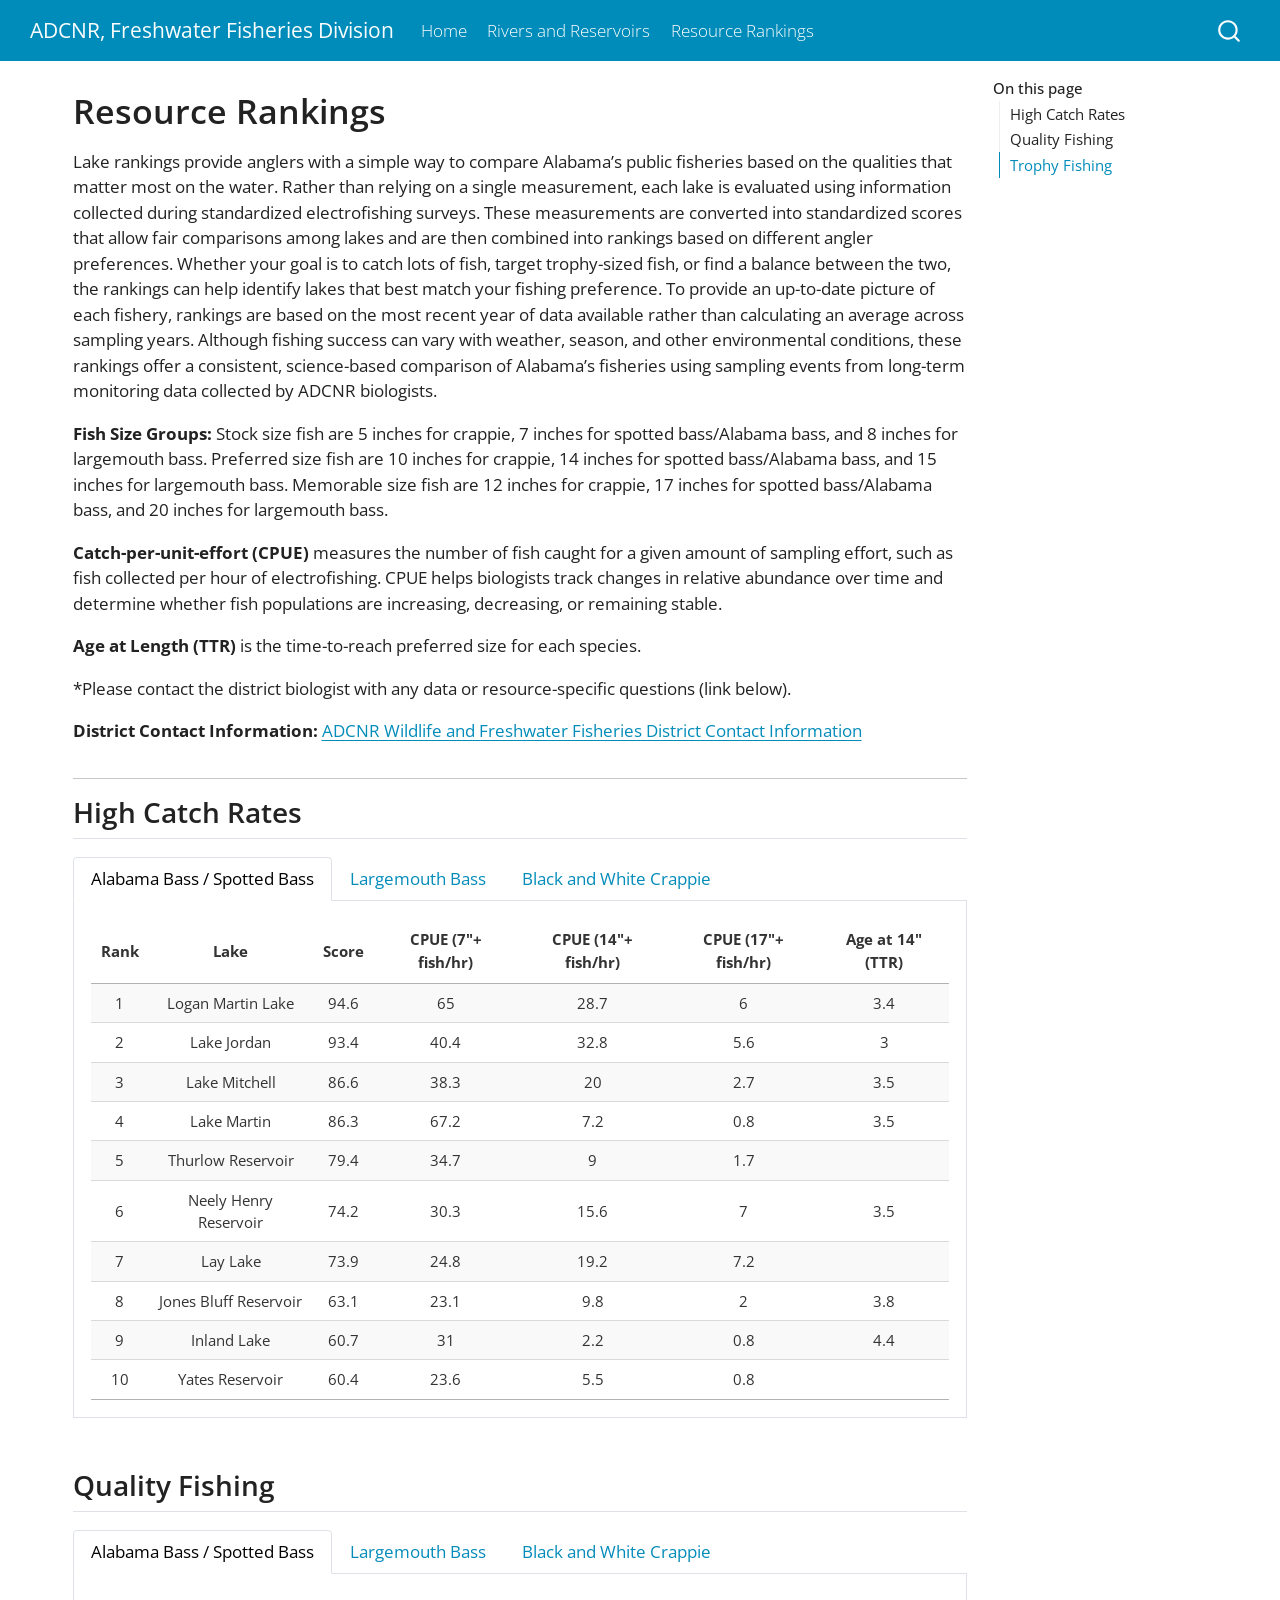
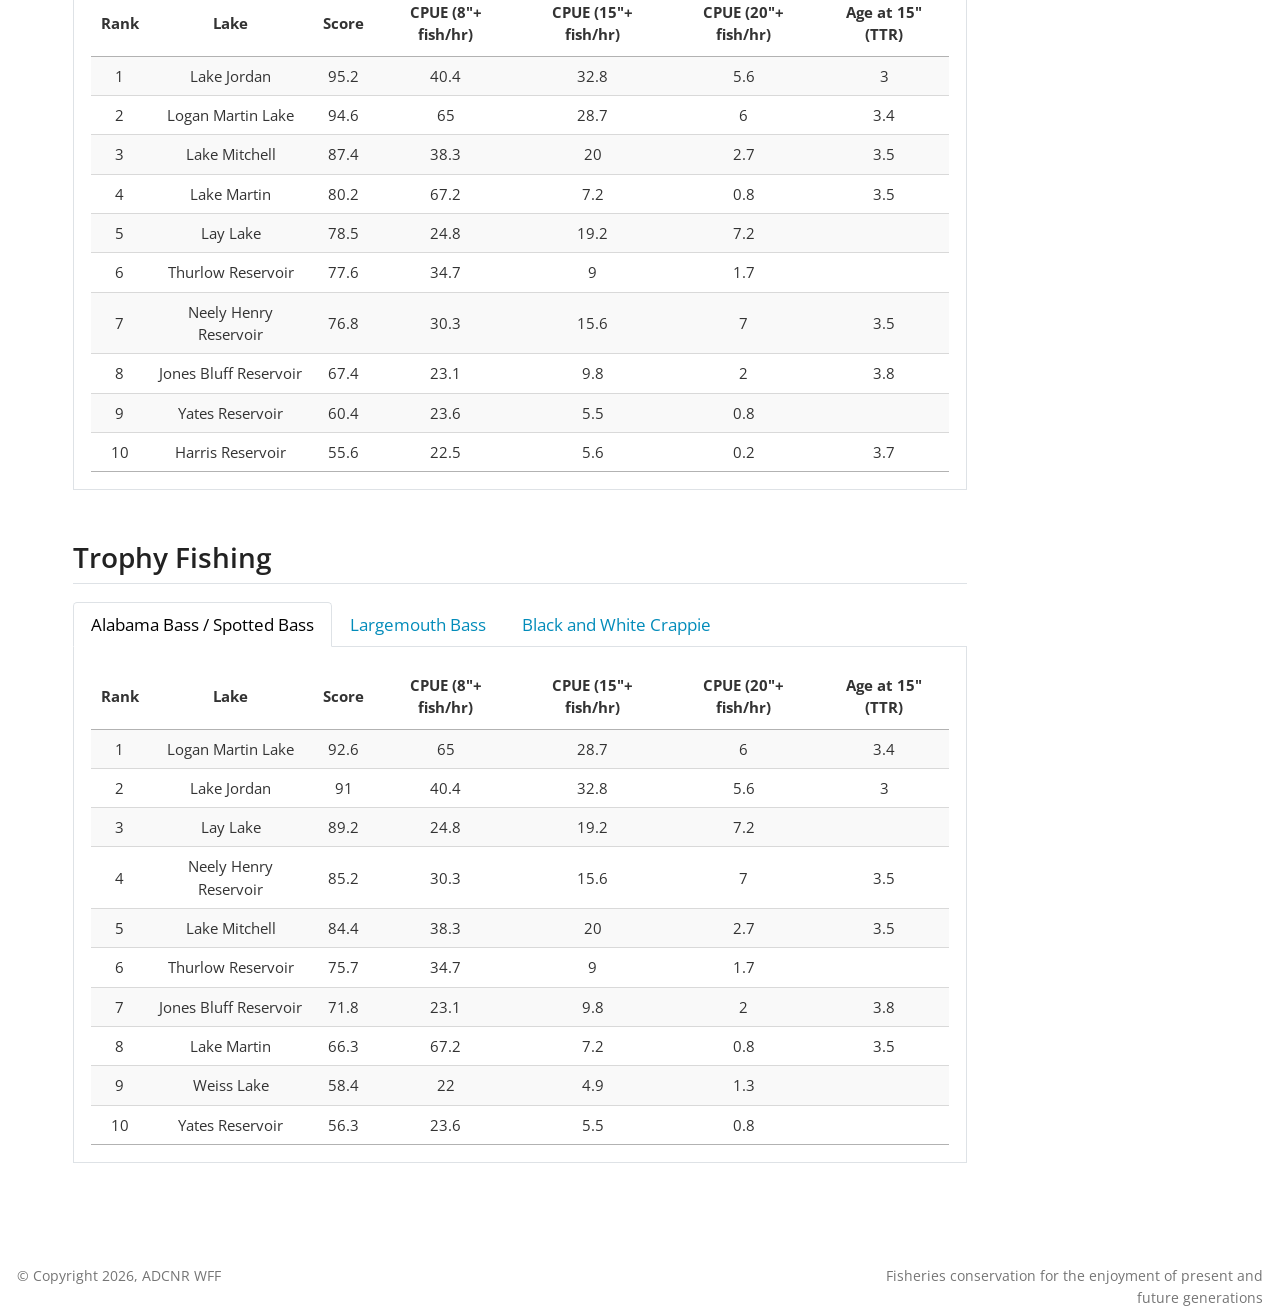
==== commit 069030a7: "Update Review File" ====
--- a/SL.html
+++ b/SL.html
@@ -163,35 +163,35 @@
 </header>
 
 
-<p>The Lake Rankings provide anglers with a simple way to compare Alabama’s public fisheries based on the qualities that matter most on the water. Rather than relying on a single measurement, each lake is evaluated using information collected during standardized electrofishing fisheries surveys. These measurements are converted into standardized scores so they can be compared fairly across lakes, then combined into rankings based on different angler preferences. Whether your goal is to catch lots of fish, target trophy-sized fish, or find a balance between the two, the rankings can help identify lakes that best match your fishing preference. To provide an up-to-date picture of each fishery, rankings are based on the most recent year of data available rather than calculating an average across sampling years. Although fishing success can vary with weather, season, and other environmental conditions, these rankings offer a consistent, science-based comparison of Alabama’s fisheries using sampling events from long-term monitoring data collected by ADCNR biologists.</p>
-<p><strong>Fish Size Groups</strong> Stock size fish are 5 inches for crappie, 7 inches for spotted bass/Alabama bass, and 8 inches for largemouth bass. Preferred size fish are 10 inches for crappie, 14 inches for spotted bass/Alabama bass, and 15 inches for largemouth bass. Memorable size fish are 12 inches for crappie, 17 inches for spotted bass/Alabama bass, and 20 inches for largemouth bass.</p>
+<p>Lake rankings provide anglers with a simple way to compare Alabama’s public fisheries based on the qualities that matter most on the water. Rather than relying on a single measurement, each lake is evaluated using information collected during standardized electrofishing surveys. These measurements are converted into standardized scores that allow fair comparisons among lakes and are then combined into rankings based on different angler preferences. Whether your goal is to catch lots of fish, target trophy-sized fish, or find a balance between the two, the rankings can help identify lakes that best match your fishing preference. To provide an up-to-date picture of each fishery, rankings are based on the most recent year of data available rather than calculating an average across sampling years. Although fishing success can vary with weather, season, and other environmental conditions, these rankings offer a consistent, science-based comparison of Alabama’s fisheries using sampling events from long-term monitoring data collected by ADCNR biologists.</p>
+<p><strong>Fish Size Groups:</strong> Stock size fish are 5 inches for crappie, 7 inches for spotted bass/Alabama bass, and 8 inches for largemouth bass. Preferred size fish are 10 inches for crappie, 14 inches for spotted bass/Alabama bass, and 15 inches for largemouth bass. Memorable size fish are 12 inches for crappie, 17 inches for spotted bass/Alabama bass, and 20 inches for largemouth bass.</p>
 <p><strong>Catch-per-unit-effort (CPUE)</strong> measures the number of fish caught for a given amount of sampling effort, such as fish collected per hour of electrofishing. CPUE helps biologists track changes in relative abundance over time and determine whether fish populations are increasing, decreasing, or remaining stable.</p>
 <p><strong>Age at Length (TTR)</strong> is the time-to-reach preferred size for each species.</p>
-<p>*Please contact the district biologist with any data or resource specific questions (link below).</p>
+<p>*Please contact the district biologist with any data or resource-specific questions (link below).</p>
 <p><strong>District Contact Information:</strong> <a href="https://www.outdooralabama.com/freshwater-fishing/fisheries-section-technical-staff">ADCNR Wildlife and Freshwater Fisheries District Contact Information</a></p>
 <hr>
 <section id="high-catch-rates" class="level2 page-columns page-full">
 <h2 class="anchored" data-anchor-id="high-catch-rates">High Catch Rates</h2>
 <div class="column-screen-inset-right">
 <div class="tabset-margin-container"></div><div class="panel-tabset">
-<ul class="nav nav-tabs" role="tablist"><li class="nav-item" role="presentation"><a class="nav-link active" id="tabset-1-1-tab" data-bs-toggle="tab" data-bs-target="#tabset-1-1" role="tab" aria-controls="tabset-1-1" aria-selected="true">Alabama Bass / Spotted Bass</a></li><li class="nav-item" role="presentation"><a class="nav-link" id="tabset-1-2-tab" data-bs-toggle="tab" data-bs-target="#tabset-1-2" role="tab" aria-controls="tabset-1-2" aria-selected="false">Largemouth Bass</a></li><li class="nav-item" role="presentation"><a class="nav-link" id="tabset-1-3-tab" data-bs-toggle="tab" data-bs-target="#tabset-1-3" role="tab" aria-controls="tabset-1-3" aria-selected="false">Black &amp; White Crappie</a></li></ul>
+<ul class="nav nav-tabs" role="tablist"><li class="nav-item" role="presentation"><a class="nav-link active" id="tabset-1-1-tab" data-bs-toggle="tab" data-bs-target="#tabset-1-1" role="tab" aria-controls="tabset-1-1" aria-selected="true">Alabama Bass / Spotted Bass</a></li><li class="nav-item" role="presentation"><a class="nav-link" id="tabset-1-2-tab" data-bs-toggle="tab" data-bs-target="#tabset-1-2" role="tab" aria-controls="tabset-1-2" aria-selected="false">Largemouth Bass</a></li><li class="nav-item" role="presentation"><a class="nav-link" id="tabset-1-3-tab" data-bs-toggle="tab" data-bs-target="#tabset-1-3" role="tab" aria-controls="tabset-1-3" aria-selected="false">Black and White Crappie</a></li></ul>
 <div class="tab-content">
 <div id="tabset-1-1" class="tab-pane active" role="tabpanel" aria-labelledby="tabset-1-1-tab">
 <div class="cell">
-<div id="htmlwidget-f687ddd5f70b99680ed5" style="width:100%;height:auto;" class="datatables html-widget"></div>
-<script type="application/json" data-for="htmlwidget-f687ddd5f70b99680ed5">{"x":{"filter":"none","vertical":false,"data":[[1,2,3,4,5,6,7,8,9,10],["Logan Martin Lake","Lake Jordan","Lake Mitchell","Lake Martin","Thurlow Reservoir","Neely Henry Reservoir","Lay Lake","Jones Bluff Reservoir","Inland Lake","Yates Reservoir"],[94.59999999999999,93.40000000000001,86.59999999999999,86.3,79.40000000000001,74.2,73.90000000000001,63.1,60.7,60.4],[65,40.4,38.3,67.2,34.7,30.3,24.8,23.1,31,23.6],[28.7,32.8,20,7.2,9,15.6,19.2,9.800000000000001,2.2,5.5],[6,5.6,2.7,0.8,1.7,7,7.2,2,0.8,0.8],[3.4,3,3.5,3.5,null,3.5,null,3.8,4.4,null]],"container":"<table class=\"display\">\n  <thead>\n    <tr>\n      <th>Rank<\/th>\n      <th>Lake<\/th>\n      <th>Score<\/th>\n      <th>CPUE (7\"+ fish/hr)<\/th>\n      <th>CPUE (14\"+ fish/hr)<\/th>\n      <th>CPUE (17\"+ fish/hr)<\/th>\n      <th>Age at 14\" (TTR)<\/th>\n    <\/tr>\n  <\/thead>\n<\/table>","options":{"dom":"t","paging":false,"searching":false,"ordering":false,"info":false,"autoWidth":false,"columnDefs":[{"className":"dt-center","targets":"_all"},{"className":"dt-left","targets":1},{"name":"Rank","targets":0},{"name":"Lake","targets":1},{"name":"Score","targets":2},{"name":"CPUE (7\"+ fish/hr)","targets":3},{"name":"CPUE (14\"+ fish/hr)","targets":4},{"name":"CPUE (17\"+ fish/hr)","targets":5},{"name":"Age at 14\" (TTR)","targets":6}],"order":[],"orderClasses":false}},"evals":[],"jsHooks":[]}</script>
+<div id="htmlwidget-d859bb0098ab8b2b54c0" style="width:100%;height:auto;" class="datatables html-widget"></div>
+<script type="application/json" data-for="htmlwidget-d859bb0098ab8b2b54c0">{"x":{"filter":"none","vertical":false,"data":[[1,2,3,4,5,6,7,8,9,10],["Logan Martin Lake","Lake Jordan","Lake Mitchell","Lake Martin","Thurlow Reservoir","Neely Henry Reservoir","Lay Lake","Jones Bluff Reservoir","Inland Lake","Yates Reservoir"],[94.59999999999999,93.40000000000001,86.59999999999999,86.3,79.40000000000001,74.2,73.90000000000001,63.1,60.7,60.4],[65,40.4,38.3,67.2,34.7,30.3,24.8,23.1,31,23.6],[28.7,32.8,20,7.2,9,15.6,19.2,9.800000000000001,2.2,5.5],[6,5.6,2.7,0.8,1.7,7,7.2,2,0.8,0.8],[3.4,3,3.5,3.5,null,3.5,null,3.8,4.4,null]],"container":"<table class=\"display\">\n  <thead>\n    <tr>\n      <th>Rank<\/th>\n      <th>Lake<\/th>\n      <th>Score<\/th>\n      <th>CPUE (7\"+ fish/hr)<\/th>\n      <th>CPUE (14\"+ fish/hr)<\/th>\n      <th>CPUE (17\"+ fish/hr)<\/th>\n      <th>Age at 14\" (TTR)<\/th>\n    <\/tr>\n  <\/thead>\n<\/table>","options":{"dom":"t","paging":false,"searching":false,"ordering":false,"info":false,"autoWidth":false,"columnDefs":[{"className":"dt-center","targets":"_all"},{"className":"dt-left","targets":1},{"name":"Rank","targets":0},{"name":"Lake","targets":1},{"name":"Score","targets":2},{"name":"CPUE (7\"+ fish/hr)","targets":3},{"name":"CPUE (14\"+ fish/hr)","targets":4},{"name":"CPUE (17\"+ fish/hr)","targets":5},{"name":"Age at 14\" (TTR)","targets":6}],"order":[],"orderClasses":false}},"evals":[],"jsHooks":[]}</script>
 </div>
 </div>
 <div id="tabset-1-2" class="tab-pane" role="tabpanel" aria-labelledby="tabset-1-2-tab">
 <div class="cell">
-<div id="htmlwidget-06944f54c329ee544556" style="width:100%;height:auto;" class="datatables html-widget"></div>
-<script type="application/json" data-for="htmlwidget-06944f54c329ee544556">{"x":{"filter":"none","vertical":false,"data":[[1,2,3,4,5,6,7,8,9,10],["Lake Eufaula","Millers Ferry","Lake Jordan","Bankhead Reservoir","Wilson Reservoir","Upper Bear Creek Reservoir","Upper Mobile-Tensaw River Delta","Demopolis Reservoir","Lay Lake","Lake Mitchell"],[95.09999999999999,94.7,89.5,81.40000000000001,81,78,76.59999999999999,73.2,71.5,68.09999999999999],[77.3,89.7,65.2,72.5,60.2,57.5,82.5,63.4,50.2,51.7],[30.7,27.7,36.4,11.2,20.2,21,6.5,8.800000000000001,23,14.7],[2.9,1.7,0.4,0.4,0.2,4.5,0.5,0.3,1.8,2],[null,4.1,3.6,3.8,3.4,4.3,null,4.2,null,4]],"container":"<table class=\"display\">\n  <thead>\n    <tr>\n      <th>Rank<\/th>\n      <th>Lake<\/th>\n      <th>Score<\/th>\n      <th>CPUE (8\"+ fish/hr)<\/th>\n      <th>CPUE (15\"+ fish/hr)<\/th>\n      <th>CPUE (20\"+ fish/hr)<\/th>\n      <th>Age at 15\" (TTR)<\/th>\n    <\/tr>\n  <\/thead>\n<\/table>","options":{"dom":"t","paging":false,"searching":false,"ordering":false,"info":false,"autoWidth":false,"columnDefs":[{"className":"dt-center","targets":"_all"},{"className":"dt-left","targets":1},{"name":"Rank","targets":0},{"name":"Lake","targets":1},{"name":"Score","targets":2},{"name":"CPUE (8\"+ fish/hr)","targets":3},{"name":"CPUE (15\"+ fish/hr)","targets":4},{"name":"CPUE (20\"+ fish/hr)","targets":5},{"name":"Age at 15\" (TTR)","targets":6}],"order":[],"orderClasses":false}},"evals":[],"jsHooks":[]}</script>
+<div id="htmlwidget-be7d3cbb60ca89aaa754" style="width:100%;height:auto;" class="datatables html-widget"></div>
+<script type="application/json" data-for="htmlwidget-be7d3cbb60ca89aaa754">{"x":{"filter":"none","vertical":false,"data":[[1,2,3,4,5,6,7,8,9,10],["Lake Eufaula","Millers Ferry","Lake Jordan","Bankhead Reservoir","Wilson Reservoir","Upper Bear Creek Reservoir","Upper Mobile-Tensaw River Delta","Demopolis Reservoir","Lay Lake","Lake Mitchell"],[95.09999999999999,94.7,89.5,81.40000000000001,81,78,76.59999999999999,73.2,71.5,68.09999999999999],[77.3,89.7,65.2,72.5,60.2,57.5,82.5,63.4,50.2,51.7],[30.7,27.7,36.4,11.2,20.2,21,6.5,8.800000000000001,23,14.7],[2.9,1.7,0.4,0.4,0.2,4.5,0.5,0.3,1.8,2],[null,4.1,3.6,3.8,3.4,4.3,null,4.2,null,4]],"container":"<table class=\"display\">\n  <thead>\n    <tr>\n      <th>Rank<\/th>\n      <th>Lake<\/th>\n      <th>Score<\/th>\n      <th>CPUE (8\"+ fish/hr)<\/th>\n      <th>CPUE (15\"+ fish/hr)<\/th>\n      <th>CPUE (20\"+ fish/hr)<\/th>\n      <th>Age at 15\" (TTR)<\/th>\n    <\/tr>\n  <\/thead>\n<\/table>","options":{"dom":"t","paging":false,"searching":false,"ordering":false,"info":false,"autoWidth":false,"columnDefs":[{"className":"dt-center","targets":"_all"},{"className":"dt-left","targets":1},{"name":"Rank","targets":0},{"name":"Lake","targets":1},{"name":"Score","targets":2},{"name":"CPUE (8\"+ fish/hr)","targets":3},{"name":"CPUE (15\"+ fish/hr)","targets":4},{"name":"CPUE (20\"+ fish/hr)","targets":5},{"name":"Age at 15\" (TTR)","targets":6}],"order":[],"orderClasses":false}},"evals":[],"jsHooks":[]}</script>
 </div>
 </div>
 <div id="tabset-1-3" class="tab-pane" role="tabpanel" aria-labelledby="tabset-1-3-tab">
 <div class="cell">
-<div id="htmlwidget-0ca709f4f30b55ee54a1" style="width:100%;height:auto;" class="datatables html-widget"></div>
-<script type="application/json" data-for="htmlwidget-0ca709f4f30b55ee54a1">{"x":{"filter":"none","vertical":false,"data":[[1,2,3,4,5,6,7,8,9,10],["Lake Eufaula","Upper Bear Creek Reservoir","Upper Mobile-Tensaw River Delta","Yates Reservoir","Weiss Lake","Demopolis Reservoir","Lower Mobile-Tensaw River Delta","Jones Bluff Reservoir","Aliceville Reservoir","Gainesville Reservoir"],[95.40000000000001,93.8,86.8,82,74.90000000000001,71.90000000000001,71.59999999999999,67.8,65,62.4],[133.6,168.8,105.7,68.2,56.8,64.09999999999999,62.7,57.3,40.6,51.1],[119.4,72.3,54.5,51.8,46.4,33.5,34.3,25.4,27.8,34.8],[10.3,14,4.9,15.8,11.4,6.1,4,11.5,8.800000000000001,12],[1.4,2.9,2.9,1.9,2.4,2.2,2.5,1.6,1,2.2]],"container":"<table class=\"display\">\n  <thead>\n    <tr>\n      <th>Rank<\/th>\n      <th>Lake<\/th>\n      <th>Score<\/th>\n      <th>CPUE (5\"+ fish/hr)<\/th>\n      <th>CPUE (10\"+ fish/hr)<\/th>\n      <th>CPUE (12\"+ fish/hr)<\/th>\n      <th>Age at 10\" (TTR)<\/th>\n    <\/tr>\n  <\/thead>\n<\/table>","options":{"dom":"t","paging":false,"searching":false,"ordering":false,"info":false,"autoWidth":false,"columnDefs":[{"className":"dt-center","targets":"_all"},{"className":"dt-left","targets":1},{"name":"Rank","targets":0},{"name":"Lake","targets":1},{"name":"Score","targets":2},{"name":"CPUE (5\"+ fish/hr)","targets":3},{"name":"CPUE (10\"+ fish/hr)","targets":4},{"name":"CPUE (12\"+ fish/hr)","targets":5},{"name":"Age at 10\" (TTR)","targets":6}],"order":[],"orderClasses":false}},"evals":[],"jsHooks":[]}</script>
+<div id="htmlwidget-eff2db36246ed535606c" style="width:100%;height:auto;" class="datatables html-widget"></div>
+<script type="application/json" data-for="htmlwidget-eff2db36246ed535606c">{"x":{"filter":"none","vertical":false,"data":[[1,2,3,4,5,6,7,8,9,10],["Lake Eufaula","Upper Bear Creek Reservoir","Upper Mobile-Tensaw River Delta","Yates Reservoir","Weiss Lake","Demopolis Reservoir","Lower Mobile-Tensaw River Delta","Jones Bluff Reservoir","Aliceville Reservoir","Gainesville Reservoir"],[95.40000000000001,93.8,86.8,82,74.90000000000001,71.90000000000001,71.59999999999999,67.8,65,62.4],[133.6,168.8,105.7,68.2,56.8,64.09999999999999,62.7,57.3,40.6,51.1],[119.4,72.3,54.5,51.8,46.4,33.5,34.3,25.4,27.8,34.8],[10.3,14,4.9,15.8,11.4,6.1,4,11.5,8.800000000000001,12],[1.4,2.9,2.9,1.9,2.4,2.2,2.5,1.6,1,2.2]],"container":"<table class=\"display\">\n  <thead>\n    <tr>\n      <th>Rank<\/th>\n      <th>Lake<\/th>\n      <th>Score<\/th>\n      <th>CPUE (5\"+ fish/hr)<\/th>\n      <th>CPUE (10\"+ fish/hr)<\/th>\n      <th>CPUE (12\"+ fish/hr)<\/th>\n      <th>Age at 10\" (TTR)<\/th>\n    <\/tr>\n  <\/thead>\n<\/table>","options":{"dom":"t","paging":false,"searching":false,"ordering":false,"info":false,"autoWidth":false,"columnDefs":[{"className":"dt-center","targets":"_all"},{"className":"dt-left","targets":1},{"name":"Rank","targets":0},{"name":"Lake","targets":1},{"name":"Score","targets":2},{"name":"CPUE (5\"+ fish/hr)","targets":3},{"name":"CPUE (10\"+ fish/hr)","targets":4},{"name":"CPUE (12\"+ fish/hr)","targets":5},{"name":"Age at 10\" (TTR)","targets":6}],"order":[],"orderClasses":false}},"evals":[],"jsHooks":[]}</script>
 </div>
 </div>
 </div>
@@ -206,20 +206,20 @@
 <div class="tab-content">
 <div id="tabset-2-1" class="tab-pane active" role="tabpanel" aria-labelledby="tabset-2-1-tab">
 <div class="cell">
-<div id="htmlwidget-c9bfb36604f5a6c1d691" style="width:100%;height:auto;" class="datatables html-widget"></div>
-<script type="application/json" data-for="htmlwidget-c9bfb36604f5a6c1d691">{"x":{"filter":"none","vertical":false,"data":[[1,2,3,4,5,6,7,8,9,10],["Lake Jordan","Logan Martin Lake","Lake Mitchell","Lake Martin","Lay Lake","Thurlow Reservoir","Neely Henry Reservoir","Jones Bluff Reservoir","Yates Reservoir","Harris Reservoir"],[95.2,94.59999999999999,87.40000000000001,80.2,78.5,77.59999999999999,76.8,67.40000000000001,60.4,55.6],[40.4,65,38.3,67.2,24.8,34.7,30.3,23.1,23.6,22.5],[32.8,28.7,20,7.2,19.2,9,15.6,9.800000000000001,5.5,5.6],[5.6,6,2.7,0.8,7.2,1.7,7,2,0.8,0.2],[3,3.4,3.5,3.5,null,null,3.5,3.8,null,3.7]],"container":"<table class=\"display\">\n  <thead>\n    <tr>\n      <th>Rank<\/th>\n      <th>Lake<\/th>\n      <th>Score<\/th>\n      <th>CPUE (8\"+ fish/hr)<\/th>\n      <th>CPUE (15\"+ fish/hr)<\/th>\n      <th>CPUE (20\"+ fish/hr)<\/th>\n      <th>Age at 15\" (TTR)<\/th>\n    <\/tr>\n  <\/thead>\n<\/table>","options":{"dom":"t","paging":false,"searching":false,"ordering":false,"info":false,"autoWidth":false,"columnDefs":[{"className":"dt-center","targets":"_all"},{"className":"dt-left","targets":1},{"name":"Rank","targets":0},{"name":"Lake","targets":1},{"name":"Score","targets":2},{"name":"CPUE (8\"+ fish/hr)","targets":3},{"name":"CPUE (15\"+ fish/hr)","targets":4},{"name":"CPUE (20\"+ fish/hr)","targets":5},{"name":"Age at 15\" (TTR)","targets":6}],"order":[],"orderClasses":false}},"evals":[],"jsHooks":[]}</script>
+<div id="htmlwidget-3aaf56d941d0504c19ee" style="width:100%;height:auto;" class="datatables html-widget"></div>
+<script type="application/json" data-for="htmlwidget-3aaf56d941d0504c19ee">{"x":{"filter":"none","vertical":false,"data":[[1,2,3,4,5,6,7,8,9,10],["Lake Jordan","Logan Martin Lake","Lake Mitchell","Lake Martin","Lay Lake","Thurlow Reservoir","Neely Henry Reservoir","Jones Bluff Reservoir","Yates Reservoir","Harris Reservoir"],[95.2,94.59999999999999,87.40000000000001,80.2,78.5,77.59999999999999,76.8,67.40000000000001,60.4,55.6],[40.4,65,38.3,67.2,24.8,34.7,30.3,23.1,23.6,22.5],[32.8,28.7,20,7.2,19.2,9,15.6,9.800000000000001,5.5,5.6],[5.6,6,2.7,0.8,7.2,1.7,7,2,0.8,0.2],[3,3.4,3.5,3.5,null,null,3.5,3.8,null,3.7]],"container":"<table class=\"display\">\n  <thead>\n    <tr>\n      <th>Rank<\/th>\n      <th>Lake<\/th>\n      <th>Score<\/th>\n      <th>CPUE (8\"+ fish/hr)<\/th>\n      <th>CPUE (15\"+ fish/hr)<\/th>\n      <th>CPUE (20\"+ fish/hr)<\/th>\n      <th>Age at 15\" (TTR)<\/th>\n    <\/tr>\n  <\/thead>\n<\/table>","options":{"dom":"t","paging":false,"searching":false,"ordering":false,"info":false,"autoWidth":false,"columnDefs":[{"className":"dt-center","targets":"_all"},{"className":"dt-left","targets":1},{"name":"Rank","targets":0},{"name":"Lake","targets":1},{"name":"Score","targets":2},{"name":"CPUE (8\"+ fish/hr)","targets":3},{"name":"CPUE (15\"+ fish/hr)","targets":4},{"name":"CPUE (20\"+ fish/hr)","targets":5},{"name":"Age at 15\" (TTR)","targets":6}],"order":[],"orderClasses":false}},"evals":[],"jsHooks":[]}</script>
 </div>
 </div>
 <div id="tabset-2-2" class="tab-pane" role="tabpanel" aria-labelledby="tabset-2-2-tab">
 <div class="cell">
-<div id="htmlwidget-c3c633931b6c3890d467" style="width:100%;height:auto;" class="datatables html-widget"></div>
-<script type="application/json" data-for="htmlwidget-c3c633931b6c3890d467">{"x":{"filter":"none","vertical":false,"data":[[1,2,3,4,5,6,7,8,9,10],["Lake Eufaula","Millers Ferry","Lake Jordan","Wilson Reservoir","Upper Bear Creek Reservoir","Lay Lake","Bankhead Reservoir","Lake Mitchell","Demopolis Reservoir","Lake Guntersville"],[95.7,93.5,91.90000000000001,81.59999999999999,80.40000000000001,77.8,77.2,70.5,68.40000000000001,68.2],[77.3,89.7,65.2,60.2,57.5,50.2,72.5,51.7,63.4,46.6],[30.7,27.7,36.4,20.2,21,23,11.2,14.7,8.800000000000001,19.8],[2.9,1.7,0.4,0.2,4.5,1.8,0.4,2,0.3,1.8],[null,4.1,3.6,3.4,4.3,null,3.8,4,4.2,4.3]],"container":"<table class=\"display\">\n  <thead>\n    <tr>\n      <th>Rank<\/th>\n      <th>Lake<\/th>\n      <th>Score<\/th>\n      <th>CPUE (8\"+ fish/hr)<\/th>\n      <th>CPUE (15\"+ fish/hr)<\/th>\n      <th>CPUE (20\"+ fish/hr)<\/th>\n      <th>Age at 15\" (TTR)<\/th>\n    <\/tr>\n  <\/thead>\n<\/table>","options":{"dom":"t","paging":false,"searching":false,"ordering":false,"info":false,"autoWidth":false,"columnDefs":[{"className":"dt-center","targets":"_all"},{"className":"dt-left","targets":1},{"name":"Rank","targets":0},{"name":"Lake","targets":1},{"name":"Score","targets":2},{"name":"CPUE (8\"+ fish/hr)","targets":3},{"name":"CPUE (15\"+ fish/hr)","targets":4},{"name":"CPUE (20\"+ fish/hr)","targets":5},{"name":"Age at 15\" (TTR)","targets":6}],"order":[],"orderClasses":false}},"evals":[],"jsHooks":[]}</script>
+<div id="htmlwidget-16b8ea71a04d47ce5af8" style="width:100%;height:auto;" class="datatables html-widget"></div>
+<script type="application/json" data-for="htmlwidget-16b8ea71a04d47ce5af8">{"x":{"filter":"none","vertical":false,"data":[[1,2,3,4,5,6,7,8,9,10],["Lake Eufaula","Millers Ferry","Lake Jordan","Wilson Reservoir","Upper Bear Creek Reservoir","Lay Lake","Bankhead Reservoir","Lake Mitchell","Demopolis Reservoir","Lake Guntersville"],[95.7,93.5,91.90000000000001,81.59999999999999,80.40000000000001,77.8,77.2,70.5,68.40000000000001,68.2],[77.3,89.7,65.2,60.2,57.5,50.2,72.5,51.7,63.4,46.6],[30.7,27.7,36.4,20.2,21,23,11.2,14.7,8.800000000000001,19.8],[2.9,1.7,0.4,0.2,4.5,1.8,0.4,2,0.3,1.8],[null,4.1,3.6,3.4,4.3,null,3.8,4,4.2,4.3]],"container":"<table class=\"display\">\n  <thead>\n    <tr>\n      <th>Rank<\/th>\n      <th>Lake<\/th>\n      <th>Score<\/th>\n      <th>CPUE (8\"+ fish/hr)<\/th>\n      <th>CPUE (15\"+ fish/hr)<\/th>\n      <th>CPUE (20\"+ fish/hr)<\/th>\n      <th>Age at 15\" (TTR)<\/th>\n    <\/tr>\n  <\/thead>\n<\/table>","options":{"dom":"t","paging":false,"searching":false,"ordering":false,"info":false,"autoWidth":false,"columnDefs":[{"className":"dt-center","targets":"_all"},{"className":"dt-left","targets":1},{"name":"Rank","targets":0},{"name":"Lake","targets":1},{"name":"Score","targets":2},{"name":"CPUE (8\"+ fish/hr)","targets":3},{"name":"CPUE (15\"+ fish/hr)","targets":4},{"name":"CPUE (20\"+ fish/hr)","targets":5},{"name":"Age at 15\" (TTR)","targets":6}],"order":[],"orderClasses":false}},"evals":[],"jsHooks":[]}</script>
 </div>
 </div>
 <div id="tabset-2-3" class="tab-pane" role="tabpanel" aria-labelledby="tabset-2-3-tab">
 <div class="cell">
-<div id="htmlwidget-510a9a26bf7f73763bdf" style="width:100%;height:auto;" class="datatables html-widget"></div>
-<script type="application/json" data-for="htmlwidget-510a9a26bf7f73763bdf">{"x":{"filter":"none","vertical":false,"data":[[1,2,3,4,5,6,7,8,9,10],["Lake Eufaula","Upper Bear Creek Reservoir","Yates Reservoir","Upper Mobile-Tensaw River Delta","Weiss Lake","Demopolis Reservoir","Lower Mobile-Tensaw River Delta","Jones Bluff Reservoir","Aliceville Reservoir","Gainesville Reservoir"],[95,92.7,85.5,84,78.09999999999999,70.09999999999999,69.90000000000001,64.5,63.5,63.2],[133.6,168.8,68.2,105.7,56.8,64.09999999999999,62.7,57.3,40.6,51.1],[119.4,72.3,51.8,54.5,46.4,33.5,34.3,25.4,27.8,34.8],[10.3,14,15.8,4.9,11.4,6.1,4,11.5,8.800000000000001,12],[1.4,2.9,1.9,2.9,2.4,2.2,2.5,1.6,1,2.2]],"container":"<table class=\"display\">\n  <thead>\n    <tr>\n      <th>Rank<\/th>\n      <th>Lake<\/th>\n      <th>Score<\/th>\n      <th>CPUE (5\"+ fish/hr)<\/th>\n      <th>CPUE (10\"+ fish/hr)<\/th>\n      <th>CPUE (12\"+ fish/hr)<\/th>\n      <th>Age at 10\" (TTR)<\/th>\n    <\/tr>\n  <\/thead>\n<\/table>","options":{"dom":"t","paging":false,"searching":false,"ordering":false,"info":false,"autoWidth":false,"columnDefs":[{"className":"dt-center","targets":"_all"},{"className":"dt-left","targets":1},{"name":"Rank","targets":0},{"name":"Lake","targets":1},{"name":"Score","targets":2},{"name":"CPUE (5\"+ fish/hr)","targets":3},{"name":"CPUE (10\"+ fish/hr)","targets":4},{"name":"CPUE (12\"+ fish/hr)","targets":5},{"name":"Age at 10\" (TTR)","targets":6}],"order":[],"orderClasses":false}},"evals":[],"jsHooks":[]}</script>
+<div id="htmlwidget-fdbbb429bf6dbf8261d4" style="width:100%;height:auto;" class="datatables html-widget"></div>
+<script type="application/json" data-for="htmlwidget-fdbbb429bf6dbf8261d4">{"x":{"filter":"none","vertical":false,"data":[[1,2,3,4,5,6,7,8,9,10],["Lake Eufaula","Upper Bear Creek Reservoir","Yates Reservoir","Upper Mobile-Tensaw River Delta","Weiss Lake","Demopolis Reservoir","Lower Mobile-Tensaw River Delta","Jones Bluff Reservoir","Aliceville Reservoir","Gainesville Reservoir"],[95,92.7,85.5,84,78.09999999999999,70.09999999999999,69.90000000000001,64.5,63.5,63.2],[133.6,168.8,68.2,105.7,56.8,64.09999999999999,62.7,57.3,40.6,51.1],[119.4,72.3,51.8,54.5,46.4,33.5,34.3,25.4,27.8,34.8],[10.3,14,15.8,4.9,11.4,6.1,4,11.5,8.800000000000001,12],[1.4,2.9,1.9,2.9,2.4,2.2,2.5,1.6,1,2.2]],"container":"<table class=\"display\">\n  <thead>\n    <tr>\n      <th>Rank<\/th>\n      <th>Lake<\/th>\n      <th>Score<\/th>\n      <th>CPUE (5\"+ fish/hr)<\/th>\n      <th>CPUE (10\"+ fish/hr)<\/th>\n      <th>CPUE (12\"+ fish/hr)<\/th>\n      <th>Age at 10\" (TTR)<\/th>\n    <\/tr>\n  <\/thead>\n<\/table>","options":{"dom":"t","paging":false,"searching":false,"ordering":false,"info":false,"autoWidth":false,"columnDefs":[{"className":"dt-center","targets":"_all"},{"className":"dt-left","targets":1},{"name":"Rank","targets":0},{"name":"Lake","targets":1},{"name":"Score","targets":2},{"name":"CPUE (5\"+ fish/hr)","targets":3},{"name":"CPUE (10\"+ fish/hr)","targets":4},{"name":"CPUE (12\"+ fish/hr)","targets":5},{"name":"Age at 10\" (TTR)","targets":6}],"order":[],"orderClasses":false}},"evals":[],"jsHooks":[]}</script>
 </div>
 </div>
 </div>
@@ -234,20 +234,20 @@
 <div class="tab-content">
 <div id="tabset-3-1" class="tab-pane active" role="tabpanel" aria-labelledby="tabset-3-1-tab">
 <div class="cell">
-<div id="htmlwidget-83194799038fd35c64c5" style="width:100%;height:auto;" class="datatables html-widget"></div>
-<script type="application/json" data-for="htmlwidget-83194799038fd35c64c5">{"x":{"filter":"none","vertical":false,"data":[[1,2,3,4,5,6,7,8,9,10],["Logan Martin Lake","Lake Jordan","Lay Lake","Neely Henry Reservoir","Lake Mitchell","Thurlow Reservoir","Jones Bluff Reservoir","Lake Martin","Weiss Lake","Yates Reservoir"],[92.59999999999999,91,89.2,85.2,84.40000000000001,75.7,71.8,66.3,58.4,56.3],[65,40.4,24.8,30.3,38.3,34.7,23.1,67.2,22,23.6],[28.7,32.8,19.2,15.6,20,9,9.800000000000001,7.2,4.9,5.5],[6,5.6,7.2,7,2.7,1.7,2,0.8,1.3,0.8],[3.4,3,null,3.5,3.5,null,3.8,3.5,null,null]],"container":"<table class=\"display\">\n  <thead>\n    <tr>\n      <th>Rank<\/th>\n      <th>Lake<\/th>\n      <th>Score<\/th>\n      <th>CPUE (8\"+ fish/hr)<\/th>\n      <th>CPUE (15\"+ fish/hr)<\/th>\n      <th>CPUE (20\"+ fish/hr)<\/th>\n      <th>Age at 15\" (TTR)<\/th>\n    <\/tr>\n  <\/thead>\n<\/table>","options":{"dom":"t","paging":false,"searching":false,"ordering":false,"info":false,"autoWidth":false,"columnDefs":[{"className":"dt-center","targets":"_all"},{"className":"dt-left","targets":1},{"name":"Rank","targets":0},{"name":"Lake","targets":1},{"name":"Score","targets":2},{"name":"CPUE (8\"+ fish/hr)","targets":3},{"name":"CPUE (15\"+ fish/hr)","targets":4},{"name":"CPUE (20\"+ fish/hr)","targets":5},{"name":"Age at 15\" (TTR)","targets":6}],"order":[],"orderClasses":false}},"evals":[],"jsHooks":[]}</script>
+<div id="htmlwidget-4f1f8f72e9a5593b3ff6" style="width:100%;height:auto;" class="datatables html-widget"></div>
+<script type="application/json" data-for="htmlwidget-4f1f8f72e9a5593b3ff6">{"x":{"filter":"none","vertical":false,"data":[[1,2,3,4,5,6,7,8,9,10],["Logan Martin Lake","Lake Jordan","Lay Lake","Neely Henry Reservoir","Lake Mitchell","Thurlow Reservoir","Jones Bluff Reservoir","Lake Martin","Weiss Lake","Yates Reservoir"],[92.59999999999999,91,89.2,85.2,84.40000000000001,75.7,71.8,66.3,58.4,56.3],[65,40.4,24.8,30.3,38.3,34.7,23.1,67.2,22,23.6],[28.7,32.8,19.2,15.6,20,9,9.800000000000001,7.2,4.9,5.5],[6,5.6,7.2,7,2.7,1.7,2,0.8,1.3,0.8],[3.4,3,null,3.5,3.5,null,3.8,3.5,null,null]],"container":"<table class=\"display\">\n  <thead>\n    <tr>\n      <th>Rank<\/th>\n      <th>Lake<\/th>\n      <th>Score<\/th>\n      <th>CPUE (8\"+ fish/hr)<\/th>\n      <th>CPUE (15\"+ fish/hr)<\/th>\n      <th>CPUE (20\"+ fish/hr)<\/th>\n      <th>Age at 15\" (TTR)<\/th>\n    <\/tr>\n  <\/thead>\n<\/table>","options":{"dom":"t","paging":false,"searching":false,"ordering":false,"info":false,"autoWidth":false,"columnDefs":[{"className":"dt-center","targets":"_all"},{"className":"dt-left","targets":1},{"name":"Rank","targets":0},{"name":"Lake","targets":1},{"name":"Score","targets":2},{"name":"CPUE (8\"+ fish/hr)","targets":3},{"name":"CPUE (15\"+ fish/hr)","targets":4},{"name":"CPUE (20\"+ fish/hr)","targets":5},{"name":"Age at 15\" (TTR)","targets":6}],"order":[],"orderClasses":false}},"evals":[],"jsHooks":[]}</script>
 </div>
 </div>
 <div id="tabset-3-2" class="tab-pane" role="tabpanel" aria-labelledby="tabset-3-2-tab">
 <div class="cell">
-<div id="htmlwidget-cb214861c9874d5765f0" style="width:100%;height:auto;" class="datatables html-widget"></div>
-<script type="application/json" data-for="htmlwidget-cb214861c9874d5765f0">{"x":{"filter":"none","vertical":false,"data":[[1,2,3,4,5,6,7,8,9,10],["Lake Eufaula","Upper Bear Creek Reservoir","Millers Ferry","Lay Lake","Thurlow Reservoir","Lake Mitchell","Lake Guntersville","Lake Jordan","Yates Reservoir","Bankhead Reservoir"],[96.3,88.3,85.5,81.3,79.7,78.40000000000001,75,72.5,71.09999999999999,64.8],[77.3,57.5,89.7,50.2,35.7,51.7,46.6,65.2,34.5,72.5],[30.7,21,27.7,23,15.7,14.7,19.8,36.4,7.6,11.2],[2.9,4.5,1.7,1.8,2.3,2,1.8,0.4,2.1,0.4],[null,4.3,4.1,null,null,4,4.3,3.6,null,3.8]],"container":"<table class=\"display\">\n  <thead>\n    <tr>\n      <th>Rank<\/th>\n      <th>Lake<\/th>\n      <th>Score<\/th>\n      <th>CPUE (8\"+ fish/hr)<\/th>\n      <th>CPUE (15\"+ fish/hr)<\/th>\n      <th>CPUE (20\"+ fish/hr)<\/th>\n      <th>Age at 15\" (TTR)<\/th>\n    <\/tr>\n  <\/thead>\n<\/table>","options":{"dom":"t","paging":false,"searching":false,"ordering":false,"info":false,"autoWidth":false,"columnDefs":[{"className":"dt-center","targets":"_all"},{"className":"dt-left","targets":1},{"name":"Rank","targets":0},{"name":"Lake","targets":1},{"name":"Score","targets":2},{"name":"CPUE (8\"+ fish/hr)","targets":3},{"name":"CPUE (15\"+ fish/hr)","targets":4},{"name":"CPUE (20\"+ fish/hr)","targets":5},{"name":"Age at 15\" (TTR)","targets":6}],"order":[],"orderClasses":false}},"evals":[],"jsHooks":[]}</script>
+<div id="htmlwidget-c2a8fda144754a5b59e8" style="width:100%;height:auto;" class="datatables html-widget"></div>
+<script type="application/json" data-for="htmlwidget-c2a8fda144754a5b59e8">{"x":{"filter":"none","vertical":false,"data":[[1,2,3,4,5,6,7,8,9,10],["Lake Eufaula","Upper Bear Creek Reservoir","Millers Ferry","Lay Lake","Thurlow Reservoir","Lake Mitchell","Lake Guntersville","Lake Jordan","Yates Reservoir","Bankhead Reservoir"],[96.3,88.3,85.5,81.3,79.7,78.40000000000001,75,72.5,71.09999999999999,64.8],[77.3,57.5,89.7,50.2,35.7,51.7,46.6,65.2,34.5,72.5],[30.7,21,27.7,23,15.7,14.7,19.8,36.4,7.6,11.2],[2.9,4.5,1.7,1.8,2.3,2,1.8,0.4,2.1,0.4],[null,4.3,4.1,null,null,4,4.3,3.6,null,3.8]],"container":"<table class=\"display\">\n  <thead>\n    <tr>\n      <th>Rank<\/th>\n      <th>Lake<\/th>\n      <th>Score<\/th>\n      <th>CPUE (8\"+ fish/hr)<\/th>\n      <th>CPUE (15\"+ fish/hr)<\/th>\n      <th>CPUE (20\"+ fish/hr)<\/th>\n      <th>Age at 15\" (TTR)<\/th>\n    <\/tr>\n  <\/thead>\n<\/table>","options":{"dom":"t","paging":false,"searching":false,"ordering":false,"info":false,"autoWidth":false,"columnDefs":[{"className":"dt-center","targets":"_all"},{"className":"dt-left","targets":1},{"name":"Rank","targets":0},{"name":"Lake","targets":1},{"name":"Score","targets":2},{"name":"CPUE (8\"+ fish/hr)","targets":3},{"name":"CPUE (15\"+ fish/hr)","targets":4},{"name":"CPUE (20\"+ fish/hr)","targets":5},{"name":"Age at 15\" (TTR)","targets":6}],"order":[],"orderClasses":false}},"evals":[],"jsHooks":[]}</script>
 </div>
 </div>
 <div id="tabset-3-3" class="tab-pane" role="tabpanel" aria-labelledby="tabset-3-3-tab">
 <div class="cell">
-<div id="htmlwidget-93f395137f3b0bc498cb" style="width:100%;height:auto;" class="datatables html-widget"></div>
-<script type="application/json" data-for="htmlwidget-93f395137f3b0bc498cb">{"x":{"filter":"none","vertical":false,"data":[[1,2,3,4,5,6,7,8,9,10],["Yates Reservoir","Upper Bear Creek Reservoir","Lake Eufaula","Weiss Lake","Jones Bluff Reservoir","Aliceville Reservoir","Gainesville Reservoir","Millers Ferry","Upper Mobile-Tensaw River Delta","Neely Henry Reservoir"],[88,86.7,80.8,77.2,70.7,65.3,63,59.1,58,57.7],[68.2,168.8,133.6,56.8,57.3,40.6,51.1,35.2,105.7,24.6],[51.8,72.3,119.4,46.4,25.4,27.8,34.8,24.2,54.5,18],[15.8,14,10.3,11.4,11.5,8.800000000000001,12,10.9,4.9,8.800000000000001],[1.9,2.9,1.4,2.4,1.6,1,2.2,1.8,2.9,1.2]],"container":"<table class=\"display\">\n  <thead>\n    <tr>\n      <th>Rank<\/th>\n      <th>Lake<\/th>\n      <th>Score<\/th>\n      <th>CPUE (5\"+ fish/hr)<\/th>\n      <th>CPUE (10\"+ fish/hr)<\/th>\n      <th>CPUE (12\"+ fish/hr)<\/th>\n      <th>Age at 10\" (TTR)<\/th>\n    <\/tr>\n  <\/thead>\n<\/table>","options":{"dom":"t","paging":false,"searching":false,"ordering":false,"info":false,"autoWidth":false,"columnDefs":[{"className":"dt-center","targets":"_all"},{"className":"dt-left","targets":1},{"name":"Rank","targets":0},{"name":"Lake","targets":1},{"name":"Score","targets":2},{"name":"CPUE (5\"+ fish/hr)","targets":3},{"name":"CPUE (10\"+ fish/hr)","targets":4},{"name":"CPUE (12\"+ fish/hr)","targets":5},{"name":"Age at 10\" (TTR)","targets":6}],"order":[],"orderClasses":false}},"evals":[],"jsHooks":[]}</script>
+<div id="htmlwidget-557f7ccef9f653bb10fe" style="width:100%;height:auto;" class="datatables html-widget"></div>
+<script type="application/json" data-for="htmlwidget-557f7ccef9f653bb10fe">{"x":{"filter":"none","vertical":false,"data":[[1,2,3,4,5,6,7,8,9,10],["Yates Reservoir","Upper Bear Creek Reservoir","Lake Eufaula","Weiss Lake","Jones Bluff Reservoir","Aliceville Reservoir","Gainesville Reservoir","Millers Ferry","Upper Mobile-Tensaw River Delta","Neely Henry Reservoir"],[88,86.7,80.8,77.2,70.7,65.3,63,59.1,58,57.7],[68.2,168.8,133.6,56.8,57.3,40.6,51.1,35.2,105.7,24.6],[51.8,72.3,119.4,46.4,25.4,27.8,34.8,24.2,54.5,18],[15.8,14,10.3,11.4,11.5,8.800000000000001,12,10.9,4.9,8.800000000000001],[1.9,2.9,1.4,2.4,1.6,1,2.2,1.8,2.9,1.2]],"container":"<table class=\"display\">\n  <thead>\n    <tr>\n      <th>Rank<\/th>\n      <th>Lake<\/th>\n      <th>Score<\/th>\n      <th>CPUE (5\"+ fish/hr)<\/th>\n      <th>CPUE (10\"+ fish/hr)<\/th>\n      <th>CPUE (12\"+ fish/hr)<\/th>\n      <th>Age at 10\" (TTR)<\/th>\n    <\/tr>\n  <\/thead>\n<\/table>","options":{"dom":"t","paging":false,"searching":false,"ordering":false,"info":false,"autoWidth":false,"columnDefs":[{"className":"dt-center","targets":"_all"},{"className":"dt-left","targets":1},{"name":"Rank","targets":0},{"name":"Lake","targets":1},{"name":"Score","targets":2},{"name":"CPUE (5\"+ fish/hr)","targets":3},{"name":"CPUE (10\"+ fish/hr)","targets":4},{"name":"CPUE (12\"+ fish/hr)","targets":5},{"name":"Age at 10\" (TTR)","targets":6}],"order":[],"orderClasses":false}},"evals":[],"jsHooks":[]}</script>
 </div>
 </div>
 </div>
